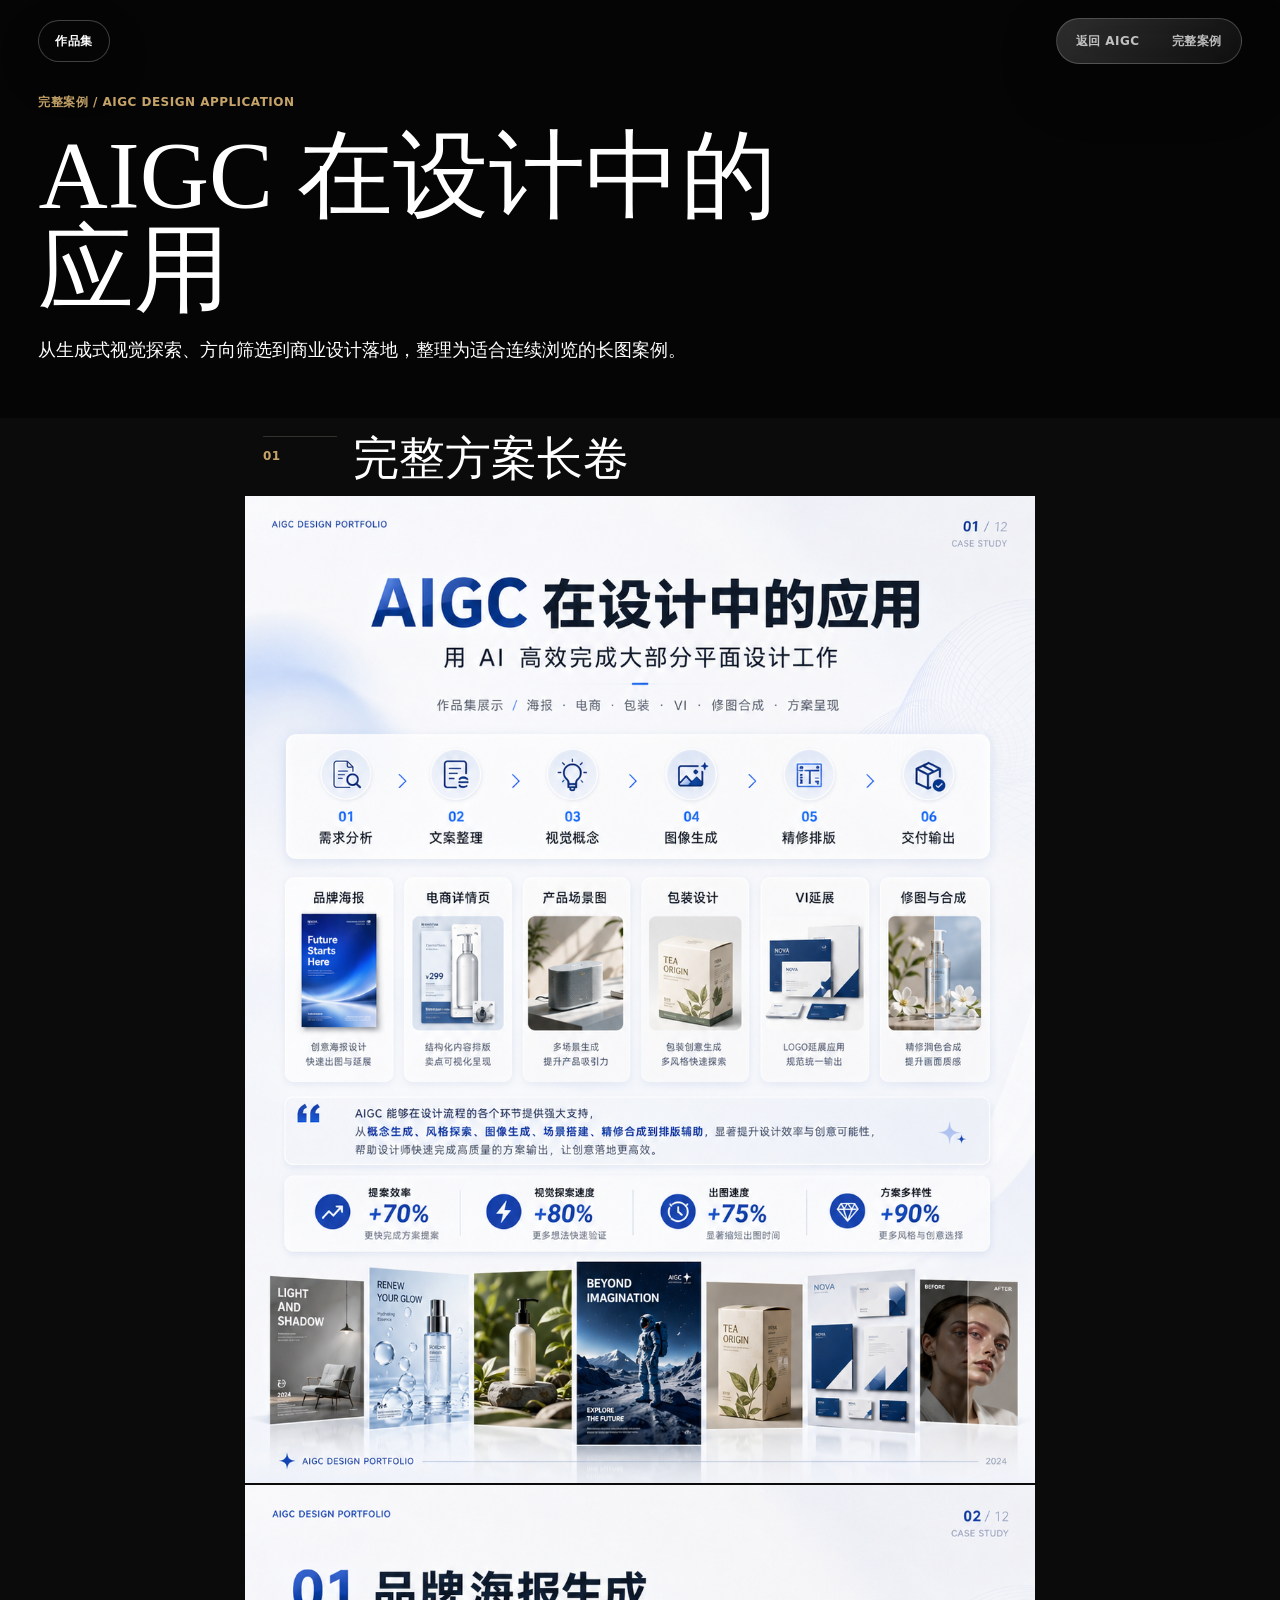
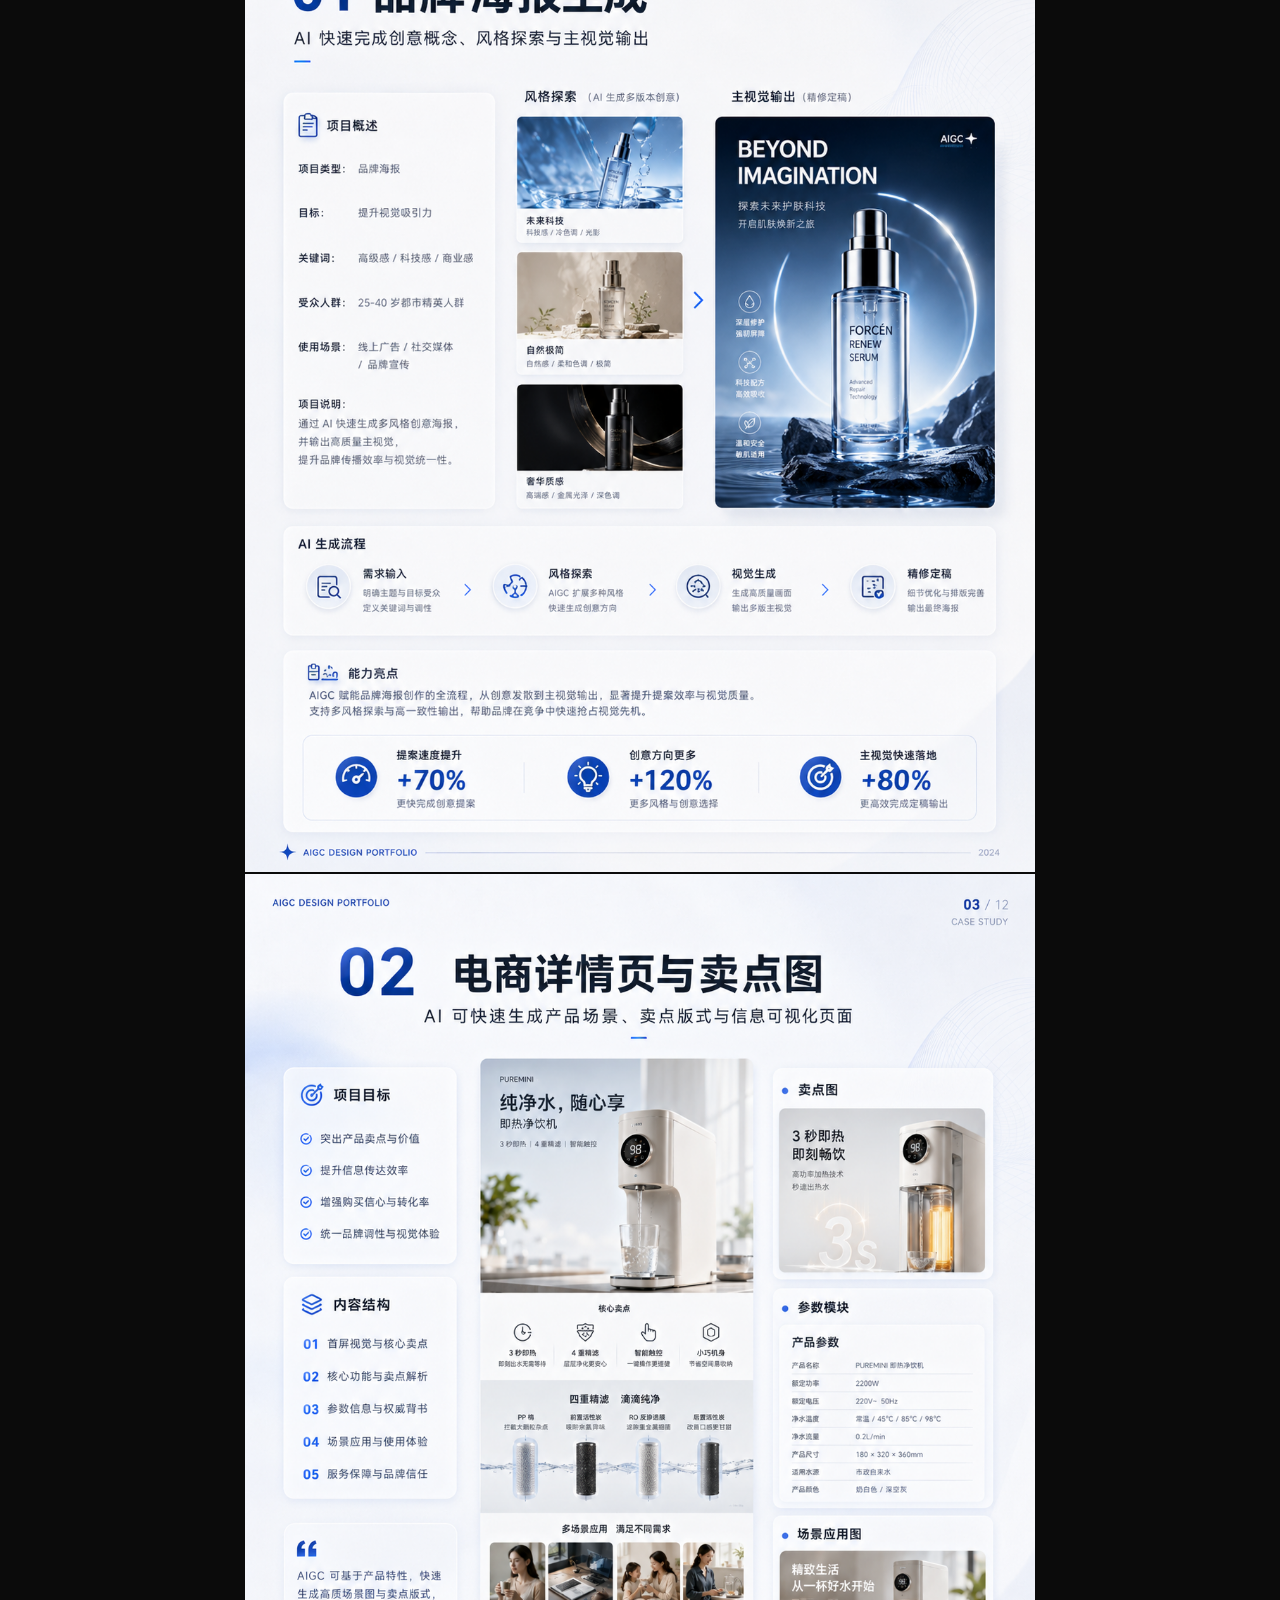
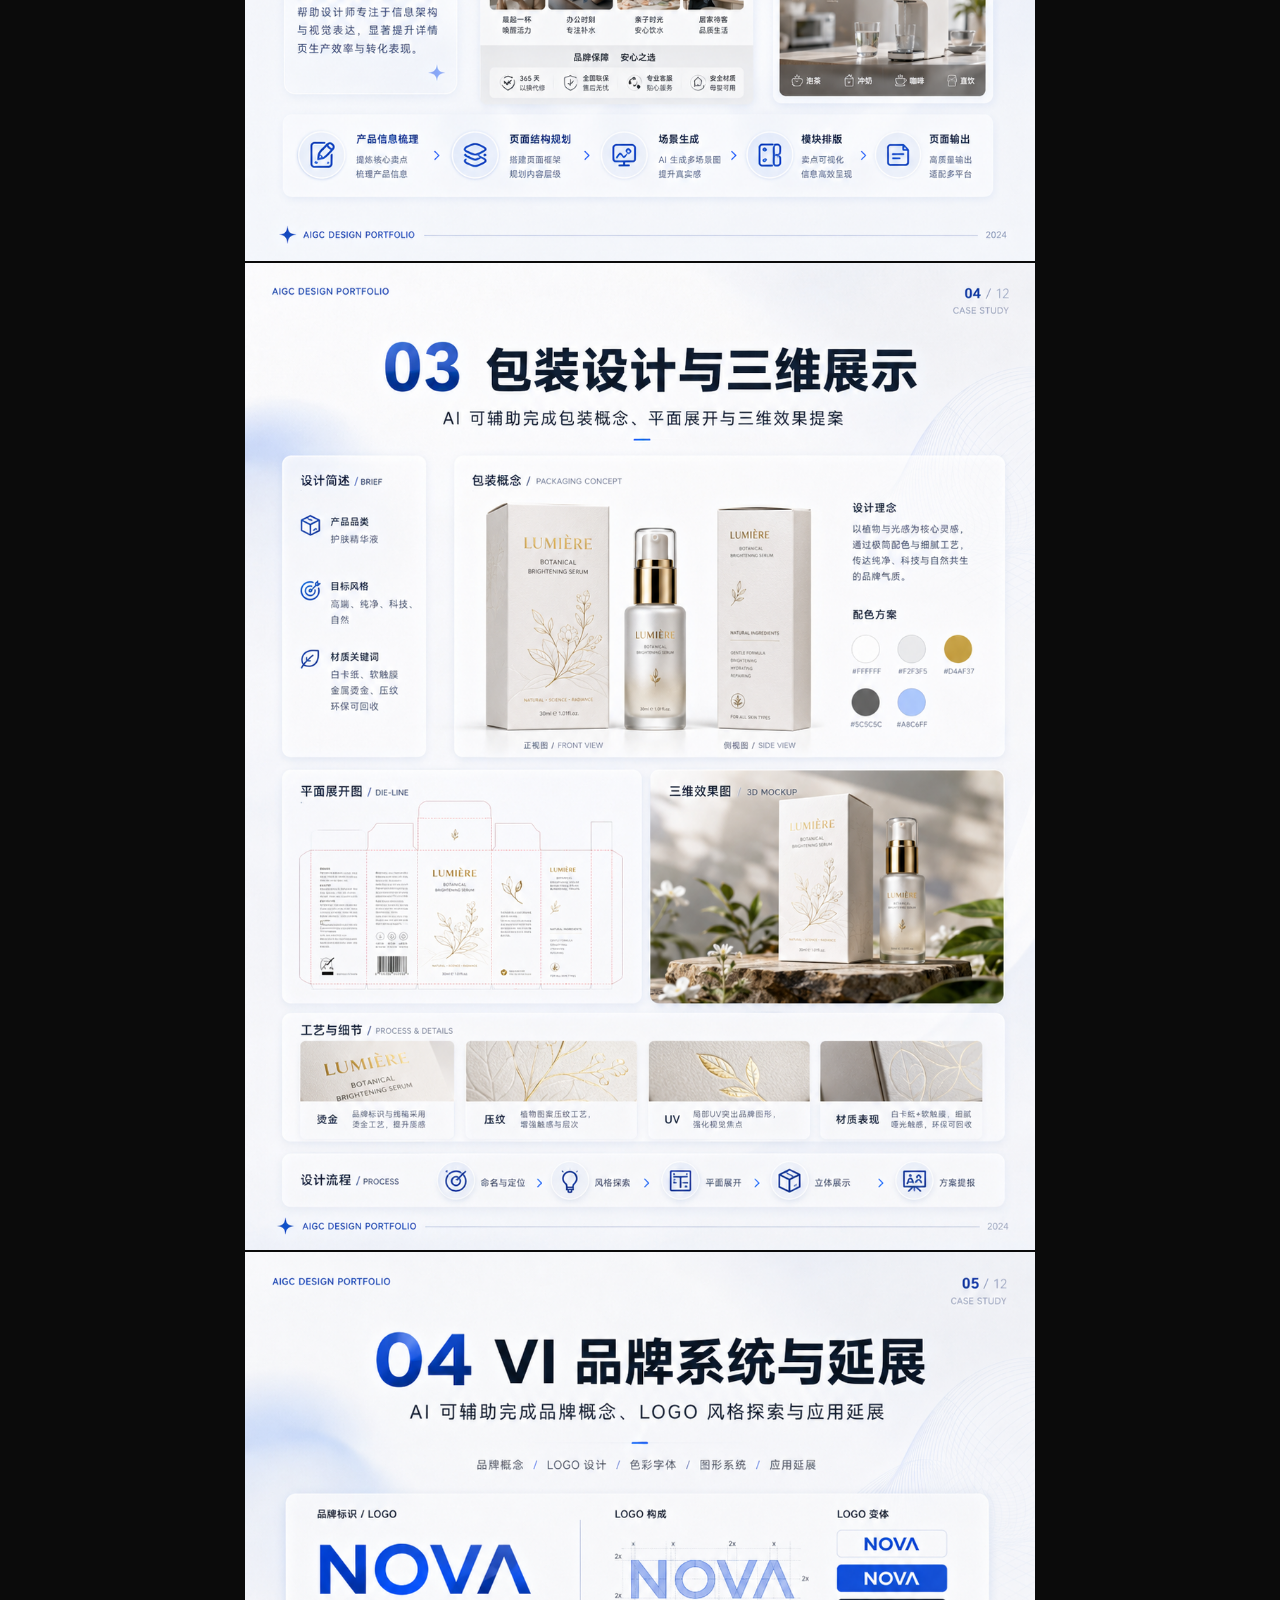
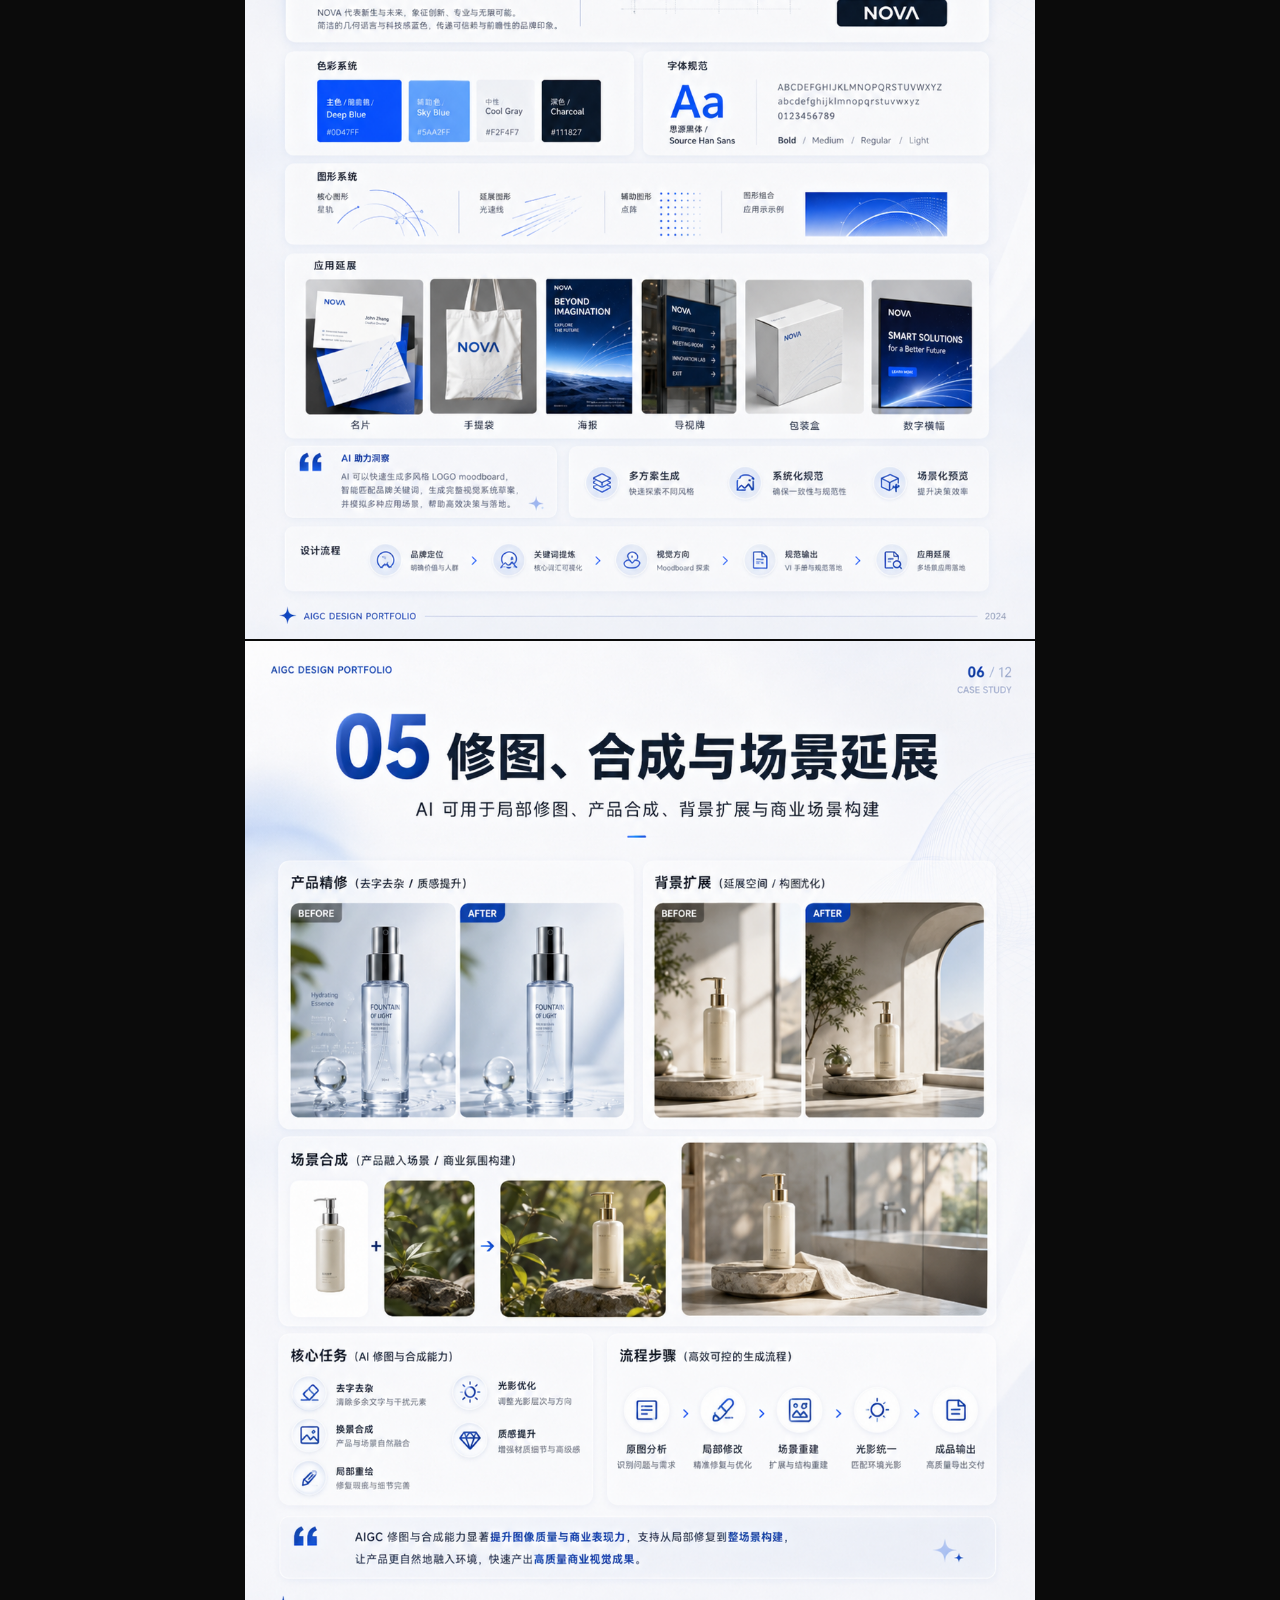
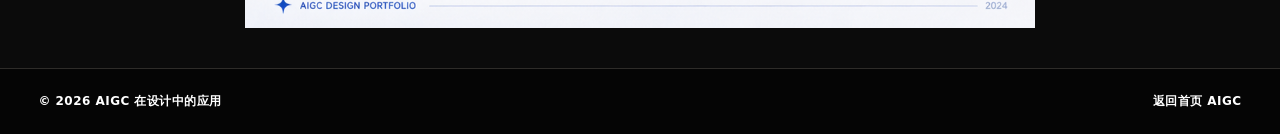
==== aigc-design.html @ bab00cc2 "优化作品集页面与移动端体验" ====
﻿<!doctype html>
<html lang="zh-CN">
  <head>
    <meta charset="UTF-8" />
    <meta name="viewport" content="width=device-width, initial-scale=1.0" />
    <title>AIGC 在设计中的应用完整案例 | 个人设计作品集</title>
    <meta name="description" content="AIGC 在设计中的应用完整案例长图展示。" />
    <link rel="stylesheet" href="styles.css?v=mobile-polish" />
  </head>
  <body class="case-page">
    <header class="site-header">
      <a class="brand" href="index.html#top" aria-label="返回首页">作品集</a>
      <nav class="nav-links" aria-label="案例页导航">
        <a href="index.html#aigc">返回 AIGC</a>
        <a href="#static">完整案例</a>
      </nav>
    </header>

    <main>
      <section class="case-page-hero">
        <span>完整案例 / AIGC Design Application</span>
        <h1>AIGC 在设计中的应用</h1>
        <p>
          从生成式视觉探索、方向筛选到商业设计落地，整理为适合连续浏览的长图案例。
        </p>
      </section>

      <section id="static" class="case-page-section" aria-labelledby="static-title">
        <div class="case-page-heading">
          <span>01</span>
          <h2 id="static-title">完整方案长卷</h2>
        </div>
        <div class="ip-reference-stack aigc-reference-stack" aria-label="AIGC 在设计中的应用完整案例">
          <figure>
            <img src="assets/portfolio/aigc-design/1.png" alt="AIGC 在设计中的应用第 1 张" />
          </figure>
          <figure>
            <img src="assets/portfolio/aigc-design/2.png" alt="AIGC 在设计中的应用第 2 张" />
          </figure>
          <figure>
            <img src="assets/portfolio/aigc-design/3.png" alt="AIGC 在设计中的应用第 3 张" />
          </figure>
          <figure>
            <img src="assets/portfolio/aigc-design/4.png" alt="AIGC 在设计中的应用第 4 张" />
          </figure>
          <figure>
            <img src="assets/portfolio/aigc-design/5.png" alt="AIGC 在设计中的应用第 5 张" />
          </figure>
          <figure>
            <img src="assets/portfolio/aigc-design/6.png" alt="AIGC 在设计中的应用第 6 张" />
          </figure>
        </div>
      </section>
    </main>

    <footer class="site-footer">
      <span>© 2026 AIGC 在设计中的应用</span>
      <a href="index.html#aigc">返回首页 AIGC</a>
    </footer>
  </body>
</html>
---- styles.css ----
:root {
  --ink: #11100d;
  --paper: #0b0b0b;
  --paper-2: #151515;
  --muted: #aaa39a;
  --line: rgba(233, 223, 202, 0.18);
  --line-light: rgba(233, 223, 202, 0.2);
  --accent: #e5513a;
  --gold: #c6a469;
  --max: 1480px;
  --side: clamp(18px, 3vw, 56px);
  font-family:
    Georgia, "Times New Roman", "Songti SC", "SimSun", serif;
}

* {
  box-sizing: border-box;
}

html {
  scroll-behavior: smooth;
}

body {
  margin: 0;
  color: #f0e7d7;
  background: var(--paper);
}

body:not(.case-page) {
  cursor: none;
}

body::selection {
  color: #0b0b0b;
  background: var(--accent);
}

a {
  color: inherit;
  text-decoration: none;
}

img {
  display: block;
  width: 100%;
  height: 100%;
  object-fit: cover;
}

video {
  display: block;
  width: 100%;
  height: 100%;
  object-fit: cover;
}

.site-header {
  position: fixed;
  z-index: 70;
  top: 18px;
  left: var(--side);
  display: flex;
  width: calc(100% - var(--side) * 2);
  align-items: center;
  justify-content: space-between;
  gap: 14px;
  padding: 0;
  color: #ffffff;
  pointer-events: none;
}

.scroll-progress {
  position: fixed;
  z-index: 80;
  top: 0;
  left: 0;
  width: 100%;
  height: 3px;
  transform: scaleX(0);
  transform-origin: left;
  background: linear-gradient(90deg, var(--accent), var(--gold), #fff);
}

.design-cursor {
  position: fixed;
  z-index: 90;
  top: 0;
  left: 0;
  width: 18px;
  height: 18px;
  border: 1px solid rgba(255, 255, 255, 0.9);
  border-radius: 50%;
  pointer-events: none;
  transform: translate3d(-50%, -50%, 0);
  transition:
    width 180ms ease,
    height 180ms ease,
    background 180ms ease,
    border-color 180ms ease;
  mix-blend-mode: difference;
}

.design-cursor::after {
  position: absolute;
  inset: 50%;
  width: 4px;
  height: 4px;
  border-radius: 50%;
  background: #fff;
  content: "";
  transform: translate(-50%, -50%);
}

.design-cursor.is-active {
  width: 58px;
  height: 58px;
  background: rgba(255, 255, 255, 0.14);
  border-color: rgba(255, 255, 255, 0.38);
}

.brand,
.nav-links a,
.hero-label,
.repertoire span,
.repertoire a,
.project-text span,
.archive-heading span,
.profile-copy span,
.contact span,
.site-footer {
  font-family:
    Inter, ui-sans-serif, system-ui, -apple-system, BlinkMacSystemFont, "Segoe UI",
    "PingFang SC", "Microsoft YaHei", sans-serif;
  font-size: 12px;
  font-weight: 800;
  letter-spacing: 0.04em;
  text-transform: uppercase;
}

.brand {
  display: inline-flex;
  align-items: center;
  min-height: 42px;
  border: 1px solid rgba(255, 255, 255, 0.24);
  border-radius: 999px;
  background: rgba(8, 8, 8, 0.42);
  padding: 0 16px;
  pointer-events: auto;
  backdrop-filter: blur(18px);
  box-shadow: 0 16px 42px rgba(0, 0, 0, 0.22);
}

.nav-links {
  display: flex;
  overflow: hidden;
  flex-wrap: wrap;
  align-items: center;
  gap: 4px;
  border: 1px solid rgba(255, 255, 255, 0.2);
  border-radius: 999px;
  background:
    linear-gradient(135deg, rgba(255, 255, 255, 0.16), rgba(255, 255, 255, 0.04)),
    rgba(8, 8, 8, 0.48);
  padding: 5px;
  pointer-events: auto;
  backdrop-filter: blur(22px);
  box-shadow: 0 18px 60px rgba(0, 0, 0, 0.28);
}

.nav-links a {
  position: relative;
  display: inline-flex;
  isolation: isolate;
  min-height: 34px;
  align-items: center;
  justify-content: center;
  overflow: hidden;
  border-radius: 999px;
  color: rgba(255, 255, 255, 0.72);
  padding: 0 14px;
  transition:
    color 180ms ease,
    background 180ms ease;
}

.nav-links a::before {
  position: absolute;
  inset: 3px;
  z-index: -1;
  border-radius: inherit;
  background: rgba(255, 255, 255, 0.95);
  content: "";
  opacity: 0;
  transform: scale(0.82);
  transition:
    opacity 220ms ease,
    transform 220ms cubic-bezier(0.2, 0.8, 0.2, 1);
}

.nav-links a::after {
  position: absolute;
  left: 50%;
  bottom: 5px;
  z-index: 1;
  width: 4px;
  height: 4px;
  border-radius: 50%;
  background: var(--accent);
  content: "";
  opacity: 0;
  transform: translateX(-50%) translateY(6px);
  transition:
    opacity 180ms ease,
    transform 180ms ease;
}

.nav-links a:hover,
.nav-links a.is-active {
  color: #0b0b0b;
}

.nav-links a:hover::before,
.nav-links a.is-active::before {
  opacity: 1;
  transform: scale(1);
}

.nav-links a.is-active::after {
  opacity: 1;
  transform: translateX(-50%) translateY(0);
}

.nav-links a span {
  position: relative;
  z-index: 1;
}

.hero {
  min-height: 100vh;
  padding: 90px var(--side) 56px;
  background: var(--ink);
  color: #ffffff;
  text-align: center;
  position: relative;
  overflow: hidden;
  --mx: 50%;
  --my: 36%;
}

.hero::before {
  position: absolute;
  inset: -1px;
  background:
    radial-gradient(circle at var(--mx) var(--my), rgba(229, 81, 58, 0.34), transparent 22%),
    radial-gradient(circle at calc(100% - var(--mx)) 70%, rgba(198, 164, 105, 0.2), transparent 20%);
  content: "";
  opacity: 0.9;
  pointer-events: none;
  transition: opacity 220ms ease;
}

.hero::after {
  position: absolute;
  inset: -1px;
  background:
    linear-gradient(rgba(255, 255, 255, 0.18) 1px, transparent 1px) 0 0 / 32px 32px,
    linear-gradient(90deg, rgba(255, 255, 255, 0.18) 1px, transparent 1px) 0 0 / 32px 32px,
    linear-gradient(rgba(198, 164, 105, 0.44) 1px, transparent 1px) 0 var(--my) / 100% 100%,
    linear-gradient(90deg, rgba(198, 164, 105, 0.44) 1px, transparent 1px) var(--mx) 0 / 100% 100%;
  content: "";
  mask-image: radial-gradient(circle at var(--mx) var(--my), #000 0 9%, rgba(0, 0, 0, 0.72) 14%, transparent 31%);
  opacity: 0.72;
  pointer-events: none;
}

.hero > * {
  position: relative;
  z-index: 1;
}

.repertoire {
  counter-reset: repertoire;
  display: grid;
  max-width: 1040px;
  grid-template-columns: repeat(3, minmax(0, 1fr));
  gap: 14px;
  margin: 0 auto 64px;
  text-align: left;
}

.repertoire div {
  position: relative;
  display: grid;
  z-index: 1;
  overflow: visible;
  gap: 0;
  height: 68px;
  min-height: 0;
  align-content: start;
  border: 1px solid rgba(255, 255, 255, 0.12);
  border-radius: 22px;
  background:
    radial-gradient(circle at var(--spot-x, 50%) var(--spot-y, 0%), rgba(255, 255, 255, 0.16), transparent 34%),
    linear-gradient(135deg, rgba(255, 255, 255, 0.08), rgba(255, 255, 255, 0.025)),
    rgba(10, 10, 10, 0.36);
  padding: 0 18px;
  box-shadow: inset 0 1px rgba(255, 255, 255, 0.12);
  transition:
    border-color 220ms ease,
    background 220ms ease,
    transform 220ms ease,
    box-shadow 220ms ease;
  backdrop-filter: blur(18px);
}

.repertoire div::before {
  position: absolute;
  top: 18px;
  right: 18px;
  color: rgba(255, 255, 255, 0.28);
  content: "0" counter(repertoire);
  counter-increment: repertoire;
  font-family:
    Inter, ui-sans-serif, system-ui, -apple-system, BlinkMacSystemFont, "Segoe UI",
    "PingFang SC", "Microsoft YaHei", sans-serif;
  font-size: 11px;
  font-weight: 900;
}

.repertoire div::after {
  position: absolute;
  z-index: 0;
  top: 58px;
  right: -1px;
  left: -1px;
  height: 0;
  border: 1px solid rgba(255, 255, 255, 0);
  border-top: 0;
  border-radius: 0 0 22px 22px;
  background:
    linear-gradient(180deg, rgba(18, 18, 18, 0.98), rgba(8, 8, 8, 0.9)),
    rgba(8, 8, 8, 0.92);
  content: "";
  opacity: 0;
  transform: translateY(-8px);
  transition:
    height 240ms cubic-bezier(0.2, 0.8, 0.2, 1),
    border-color 220ms ease,
    opacity 220ms ease,
    transform 240ms cubic-bezier(0.2, 0.8, 0.2, 1);
  box-shadow: 0 26px 70px rgba(0, 0, 0, 0.42);
  pointer-events: none;
}

.repertoire div:hover,
.repertoire div:focus-within,
.repertoire div.is-expanded {
  z-index: 8;
  border-color: rgba(255, 255, 255, 0.28);
  transform: translateY(-3px);
  box-shadow:
    inset 0 1px rgba(255, 255, 255, 0.16),
    0 24px 70px rgba(0, 0, 0, 0.22);
}

.repertoire div:hover::after,
.repertoire div:focus-within::after,
.repertoire div.is-expanded::after {
  height: 156px;
  border-color: rgba(255, 255, 255, 0.16);
  opacity: 1;
  transform: translateY(0);
}

.repertoire span {
  position: relative;
  z-index: 2;
  display: flex;
  min-height: 66px;
  align-items: center;
  justify-content: space-between;
  color: var(--gold);
  margin: 0;
  padding-right: 42px;
  cursor: default;
}

.repertoire span::after {
  width: 8px;
  height: 8px;
  border-right: 2px solid currentColor;
  border-bottom: 2px solid currentColor;
  content: "";
  opacity: 0.72;
  transform: rotate(45deg) translateY(-2px);
  transition:
    opacity 180ms ease,
    transform 180ms ease;
}

.repertoire div:hover span::after,
.repertoire div:focus-within span::after,
.repertoire div.is-expanded span::after {
  opacity: 1;
  transform: rotate(225deg) translateY(-2px);
}

.repertoire a {
  position: relative;
  z-index: 2;
  display: flex;
  isolation: isolate;
  min-height: 31px;
  align-items: center;
  justify-content: space-between;
  overflow: hidden;
  border-radius: 999px;
  color: #ffffff;
  margin: 0 0 2px;
  padding: 0 10px 0 0;
  opacity: 0;
  pointer-events: none;
  text-transform: none;
  transform: translateY(-10px);
  transition:
    color 180ms ease,
    opacity 180ms ease,
    padding-left 180ms ease,
    transform 220ms cubic-bezier(0.2, 0.8, 0.2, 1);
}

.repertoire span + a {
  margin-top: 10px;
}

.repertoire div:hover a,
.repertoire div:focus-within a,
.repertoire div.is-expanded a {
  opacity: 1;
  pointer-events: auto;
  transform: translateY(0);
}

.repertoire div:hover a:nth-of-type(2),
.repertoire div:focus-within a:nth-of-type(2),
.repertoire div.is-expanded a:nth-of-type(2) {
  transition-delay: 26ms;
}

.repertoire div:hover a:nth-of-type(3),
.repertoire div:focus-within a:nth-of-type(3),
.repertoire div.is-expanded a:nth-of-type(3) {
  transition-delay: 52ms;
}

.repertoire div:hover a:nth-of-type(4),
.repertoire div:focus-within a:nth-of-type(4),
.repertoire div.is-expanded a:nth-of-type(4) {
  transition-delay: 78ms;
}

.repertoire a::before {
  position: absolute;
  inset: 0;
  z-index: -1;
  border-radius: inherit;
  background: rgba(255, 255, 255, 0.92);
  content: "";
  opacity: 0;
  transform: translateX(-10px) scaleX(0.9);
  transform-origin: left;
  transition:
    opacity 180ms ease,
    transform 220ms cubic-bezier(0.2, 0.8, 0.2, 1);
}

.repertoire a::after {
  position: relative;
  z-index: 1;
  color: var(--gold);
  content: "↗";
  font-size: 12px;
  opacity: 0;
  transform: translateX(-8px);
  transition:
    color 180ms ease,
    opacity 180ms ease,
    transform 180ms ease;
}

.repertoire a:hover,
.repertoire a:focus-visible {
  color: #0b0b0b;
  padding-left: 12px;
  outline: none;
}

.repertoire a:hover::before,
.repertoire a:focus-visible::before {
  opacity: 1;
  transform: translateX(0) scaleX(1);
}

.repertoire a:hover::after,
.repertoire a:focus-visible::after {
  color: var(--accent);
  opacity: 1;
  transform: translateX(0);
}

.repertoire a > * {
  position: relative;
  z-index: 1;
}

.hero-symbol {
  display: grid;
  width: 112px;
  height: 112px;
  place-items: center;
  margin: 0 auto 28px;
  border: 1px solid #ffffff;
  border-radius: 50%;
  color: var(--gold);
  font-size: 30px;
  font-weight: 700;
  animation: symbolDrift 8s ease-in-out infinite;
}

.hero-label {
  margin: 0 0 24px;
  color: var(--gold);
}

.hero h1 {
  max-width: 1180px;
  margin: 0 auto;
  font-size: clamp(58px, 12vw, 176px);
  font-weight: 400;
  letter-spacing: 0;
  line-height: 0.88;
  text-transform: uppercase;
  animation: titleReveal 900ms cubic-bezier(0.2, 0.8, 0.2, 1) both;
}

.intro {
  display: grid;
  max-width: var(--max);
  grid-template-columns: minmax(280px, 0.7fr) minmax(0, 1fr);
  gap: clamp(28px, 5vw, 82px);
  align-items: center;
  margin: 0 auto;
  padding: 92px var(--side);
  background: #000002;
}

.intro-image {
  overflow: hidden;
  min-height: 620px;
  margin: 0;
  border-radius: 2px;
  box-shadow: 0 24px 80px rgba(17, 16, 13, 0.18);
}

.intro-copy span {
  color: var(--accent);
  font-family:
    Inter, ui-sans-serif, system-ui, -apple-system, BlinkMacSystemFont, "Segoe UI",
    "PingFang SC", "Microsoft YaHei", sans-serif;
  font-size: 12px;
  font-weight: 900;
  text-transform: uppercase;
}

.intro-copy h2,
.project-text h2,
.archive-heading h2,
.profile-copy h2,
.contact h2 {
  margin: 18px 0 24px;
  font-size: clamp(34px, 5vw, 76px);
  font-weight: 400;
  letter-spacing: 0;
  line-height: 1;
}

.intro-copy p,
.project-text p,
.profile-copy p {
  max-width: 680px;
  color: #ffffff;
  font-size: clamp(17px, 1.5vw, 22px);
  line-height: 1.78;
}

.inline-link,
.mail-link {
  display: inline-block;
  margin-top: 12px;
  border-bottom: 1px solid currentColor;
  color: var(--accent);
  font-family:
    Inter, ui-sans-serif, system-ui, -apple-system, BlinkMacSystemFont, "Segoe UI",
    "PingFang SC", "Microsoft YaHei", sans-serif;
  font-size: 12px;
  font-weight: 900;
  letter-spacing: 0.04em;
  text-transform: uppercase;
}

.work {
  background: var(--ink);
}

.project-story {
  padding: 78px 0 96px;
  color: #ffffff;
  border-top: 1px solid var(--line-light);
}

.project-story-light {
  background: #101010;
  color: #ffffff;
  border-top-color: var(--line);
}

.project-gallery {
  display: grid;
  grid-auto-columns: minmax(360px, 42vw);
  grid-auto-flow: column;
  gap: 14px;
  overflow-x: auto;
  padding: 0 var(--side) 18px;
  scroll-snap-type: x proximity;
  cursor: grab;
}

.project-gallery.is-dragging {
  cursor: grabbing;
  scroll-snap-type: none;
}

.project-gallery::-webkit-scrollbar {
  height: 8px;
}

.project-gallery::-webkit-scrollbar-thumb {
  background: rgba(233, 223, 202, 0.28);
}

.project-story-light .project-gallery::-webkit-scrollbar-thumb {
  background: rgba(233, 223, 202, 0.28);
}

.project-gallery figure {
  overflow: hidden;
  min-height: 560px;
  margin: 0;
  scroll-snap-align: start;
  transform: translateY(var(--lift, 0));
  transition:
    transform 320ms ease,
    filter 320ms ease;
}

.project-gallery figure:hover {
  --lift: -10px;
  filter: contrast(1.08) saturate(1.08);
}

.portrait-gallery {
  grid-auto-columns: minmax(320px, 34vw);
}

.render-gallery {
  grid-auto-columns: minmax(520px, 58vw);
}

.render-gallery figure {
  min-height: 420px;
}

.render-split {
  display: grid;
  max-width: var(--max);
  grid-template-columns: minmax(0, 0.95fr) minmax(320px, 1.05fr);
  gap: 14px;
  margin: 0 auto;
  padding: 0 var(--side) 18px;
}

.render-cover,
.render-video-card {
  overflow: hidden;
  min-height: 520px;
  margin: 0;
  border: 1px solid var(--line);
  background: #151515;
}

.render-cover img {
  object-position: center;
  transition: transform 500ms ease;
}

.render-cover:hover img {
  transform: scale(1.035);
}

.render-video-card {
  position: relative;
}

.render-video-card video {
  display: block;
  width: 100%;
  height: 100%;
  object-fit: cover;
}

.render-video-card span {
  position: absolute;
  left: 16px;
  bottom: 16px;
  border-radius: 999px;
  background: rgba(0, 0, 0, 0.76);
  color: #fff;
  font-family:
    Inter, ui-sans-serif, system-ui, -apple-system, BlinkMacSystemFont, "Segoe UI",
    "PingFang SC", "Microsoft YaHei", sans-serif;
  font-size: 12px;
  font-weight: 900;
  padding: 10px 12px;
  text-transform: uppercase;
}

.project-gallery img,
.detail-grid img,
.artifact-grid img,
.profile-card img,
.ip-showcase img {
  transition: transform 500ms ease;
}

.project-gallery figure:hover img,
.detail-grid figure:hover img,
.artifact-grid figure:hover img,
.profile-card:hover img,
.ip-showcase figure:hover img,
.ip-preview-card:hover img {
  transform: scale(1.035);
}

.project-text {
  display: grid;
  max-width: var(--max);
  grid-template-columns: minmax(0, 1.1fr) minmax(300px, 0.8fr);
  gap: clamp(28px, 5vw, 80px);
  margin: 0 auto;
  padding: 42px var(--side) 28px;
}

.project-text span {
  color: var(--gold);
}

.project-story-light .project-text span,
.project-story-light .inline-link {
  color: var(--accent);
}

.project-story .project-text p {
  color: #ffffff;
}

.project-story-light .project-text p {
  color: #ffffff;
}

.aigc-entry {
  display: grid;
  max-width: var(--max);
  grid-template-columns: minmax(320px, 0.88fr) minmax(0, 1fr);
  gap: clamp(28px, 5vw, 80px);
  align-items: center;
  margin: 0 auto;
  padding: 0 var(--side);
}

.aigc-cover-card {
  position: relative;
  display: block;
  overflow: hidden;
  border: 1px solid var(--line);
  background: #151515;
  min-height: 620px;
}

.aigc-cover-card figure {
  height: 100%;
  margin: 0;
}

.aigc-cover-card figure::after {
  position: absolute;
  inset: 0;
  background: linear-gradient(180deg, transparent 46%, rgba(0, 0, 0, 0.72));
  content: "";
}

.aigc-cover-card img {
  object-position: top center;
  transition: transform 500ms ease;
}

.aigc-cover-card:hover img {
  transform: scale(1.035);
}

.aigc-cover-card span {
  position: absolute;
  right: 18px;
  bottom: 18px;
  border: 1px solid rgba(255, 255, 255, 0.7);
  border-radius: 999px;
  background: rgba(0, 0, 0, 0.78);
  color: #fff;
  font-family:
    Inter, ui-sans-serif, system-ui, -apple-system, BlinkMacSystemFont, "Segoe UI",
    "PingFang SC", "Microsoft YaHei", sans-serif;
  font-size: 13px;
  font-weight: 900;
  padding: 10px 14px;
}

.aigc-entry-copy span {
  color: var(--gold);
  font-family:
    Inter, ui-sans-serif, system-ui, -apple-system, BlinkMacSystemFont, "Segoe UI",
    "PingFang SC", "Microsoft YaHei", sans-serif;
  font-size: 12px;
  font-weight: 900;
  text-transform: uppercase;
}

.aigc-entry-copy h2 {
  margin: 18px 0 24px;
  font-size: clamp(36px, 6vw, 88px);
  font-weight: 400;
  line-height: 0.98;
}

.aigc-entry-copy p {
  max-width: 680px;
  color: #fff;
  font-size: clamp(17px, 1.5vw, 22px);
  line-height: 1.78;
}

.detail-grid {
  display: grid;
  max-width: var(--max);
  grid-template-columns: repeat(2, minmax(0, 1fr));
  gap: 14px;
  margin: 0 auto;
  padding: 20px var(--side) 0;
}

.detail-grid figure {
  margin: 0;
}

.detail-grid img {
  aspect-ratio: 4 / 5;
}

.detail-grid-landscape img {
  aspect-ratio: 16 / 9;
}

.detail-story {
  padding-bottom: 104px;
}

.detail-page-grid {
  display: grid;
  max-width: var(--max);
  grid-template-columns: repeat(4, minmax(0, 1fr));
  gap: 14px;
  margin: 0 auto;
  padding: 16px var(--side) 0;
}

.long-page-card {
  border: 1px solid var(--line);
  background: var(--paper-2);
}

.long-page-card a {
  display: grid;
  min-height: 100%;
}

.long-page-card figure {
  position: relative;
  overflow: hidden;
  height: 520px;
  margin: 0;
  background: #191919;
}

.long-page-card figure::after {
  position: absolute;
  right: 12px;
  bottom: 12px;
  border-radius: 999px;
  background: rgba(17, 16, 13, 0.82);
  color: var(--paper);
  content: "查看完整长图";
  font-family:
    Inter, ui-sans-serif, system-ui, -apple-system, BlinkMacSystemFont, "Segoe UI",
    "PingFang SC", "Microsoft YaHei", sans-serif;
  font-size: 12px;
  font-weight: 900;
  padding: 8px 10px;
}

.long-page-card img {
  height: auto;
  min-height: 100%;
  object-fit: cover;
  object-position: top center;
  transition: transform 700ms ease;
}

.long-page-card:hover img {
  transform: translateY(-14%);
}

.long-page-card div {
  padding: 18px;
}

.long-page-card span,
.long-page-card p {
  font-family:
    Inter, ui-sans-serif, system-ui, -apple-system, BlinkMacSystemFont, "Segoe UI",
    "PingFang SC", "Microsoft YaHei", sans-serif;
}

.long-page-card span {
  color: var(--accent);
  font-size: 12px;
  font-weight: 900;
  text-transform: uppercase;
}

.long-page-card h3 {
  margin: 9px 0 10px;
  font-size: 28px;
  font-weight: 400;
  line-height: 1.12;
}

.long-page-card p {
  margin: 0;
  color: #ffffff;
  font-size: 13px;
  line-height: 1.5;
}

.ip-showcase {
  display: grid;
  max-width: var(--max);
  grid-template-columns: repeat(4, minmax(0, 1fr));
  gap: 14px;
  margin: 0 auto;
  padding: 16px var(--side) 0;
}

.ip-preview-card,
.ip-showcase figure,
.gif-grid figure {
  overflow: hidden;
  margin: 0;
  border: 1px solid var(--line);
  background: #151515;
}

.ip-preview-card {
  position: relative;
  display: block;
}

.ip-preview-card figure {
  width: 100%;
  height: 100%;
  border: 0;
}

.ip-preview-card span {
  position: absolute;
  right: 16px;
  bottom: 16px;
  border: 1px solid rgba(255, 255, 255, 0.7);
  border-radius: 999px;
  background: rgba(0, 0, 0, 0.78);
  color: #fff;
  font-family:
    Inter, ui-sans-serif, system-ui, -apple-system, BlinkMacSystemFont, "Segoe UI",
    "PingFang SC", "Microsoft YaHei", sans-serif;
  font-size: 13px;
  font-weight: 900;
  padding: 10px 14px;
}

.ip-showcase figure {
  min-height: 230px;
}

.ip-showcase .ip-large {
  grid-column: span 2;
  grid-row: span 2;
  min-height: 474px;
}

.ip-showcase img {
  object-position: center;
}

.brand-case-grid {
  display: grid;
  max-width: var(--max);
  grid-template-columns: 1.5fr repeat(3, minmax(0, 1fr));
  gap: 14px;
  margin: 0 auto;
  padding: 16px var(--side) 0;
}

.brand-case-card {
  display: grid;
  min-height: 360px;
  align-content: end;
  border: 1px solid var(--line);
  background: #151515;
  color: #fff;
  overflow: hidden;
  position: relative;
}

.brand-case-card figure {
  position: absolute;
  inset: 0;
  margin: 0;
}

.brand-case-card figure::after {
  position: absolute;
  inset: 0;
  background: linear-gradient(180deg, transparent 40%, rgba(0, 0, 0, 0.76));
  content: "";
}

.brand-case-card img {
  object-position: top center;
  transition: transform 500ms ease;
}

.brand-case-card:hover img {
  transform: scale(1.035);
}

.brand-case-card div,
.brand-case-card.is-placeholder {
  position: relative;
  z-index: 1;
  padding: 20px;
}

.brand-case-card span,
.brand-case-card p {
  font-family:
    Inter, ui-sans-serif, system-ui, -apple-system, BlinkMacSystemFont, "Segoe UI",
    "PingFang SC", "Microsoft YaHei", sans-serif;
}

.brand-case-card span {
  color: var(--gold);
  font-size: 12px;
  font-weight: 900;
  text-transform: uppercase;
}

.brand-case-card h3 {
  margin: 10px 0;
  font-size: clamp(24px, 2.6vw, 42px);
  font-weight: 400;
  line-height: 1.08;
}

.brand-case-card p {
  margin: 0;
  color: #fff;
  font-size: 13px;
  line-height: 1.55;
}

.brand-case-card.is-placeholder {
  background:
    linear-gradient(135deg, rgba(255, 255, 255, 0.08), transparent),
    repeating-linear-gradient(135deg, rgba(255, 255, 255, 0.08) 0 1px, transparent 1px 16px),
    #101010;
}

.brand-reference-stack {
  max-width: 1122px;
}

.aigc-reference-stack {
  max-width: 1122px;
}

.gif-section {
  max-width: var(--max);
  margin: 0 auto;
  padding: 44px var(--side) 0;
}

.gif-heading {
  display: grid;
  grid-template-columns: 180px 1fr;
  gap: 28px;
  align-items: start;
  margin-bottom: 18px;
}

.gif-heading span {
  border-top: 1px solid var(--line);
  color: var(--gold);
  font-family:
    Inter, ui-sans-serif, system-ui, -apple-system, BlinkMacSystemFont, "Segoe UI",
    "PingFang SC", "Microsoft YaHei", sans-serif;
  font-size: 12px;
  font-weight: 900;
  padding-top: 12px;
  text-transform: uppercase;
}

.gif-heading h3 {
  margin: 0;
  font-size: clamp(30px, 4vw, 56px);
  font-weight: 400;
  line-height: 1.08;
}

.gif-grid {
  display: grid;
  grid-template-columns: repeat(4, minmax(0, 1fr));
  gap: 14px;
}

.gif-grid figure {
  display: grid;
  aspect-ratio: 1 / 1;
  place-items: center;
  padding: 14px;
}

.gif-grid img {
  width: auto;
  max-width: 100%;
  height: auto;
  max-height: 100%;
  object-fit: contain;
}

.case-page {
  background: #0b0b0b;
  color: #fff;
}

.case-page-hero {
  min-height: auto;
  padding: 92px var(--side) 34px;
  background: #050505;
}

.case-page-hero span,
.case-page-heading span {
  color: var(--gold);
  font-family:
    Inter, ui-sans-serif, system-ui, -apple-system, BlinkMacSystemFont, "Segoe UI",
    "PingFang SC", "Microsoft YaHei", sans-serif;
  font-size: 12px;
  font-weight: 900;
  letter-spacing: 0.04em;
  text-transform: uppercase;
}

.case-page-hero h1 {
  max-width: 760px;
  margin: 18px 0;
  font-size: clamp(42px, 8vw, 96px);
  font-weight: 400;
  line-height: 0.98;
}

.case-page-hero p {
  max-width: 680px;
  color: #fff;
  font-size: clamp(16px, 1.4vw, 20px);
  line-height: 1.7;
}

.case-page-section {
  max-width: 790px;
  margin: 0 auto;
  padding: 18px 0 40px;
  border-top: 0;
}

.case-page-heading {
  display: grid;
  grid-template-columns: 74px minmax(0, 1fr);
  gap: 16px;
  align-items: start;
  margin-bottom: 14px;
  padding: 0 18px;
}

.case-page-heading span {
  border-top: 1px solid var(--line);
  padding-top: 12px;
}

.case-page-heading h2 {
  margin: 0;
  font-size: clamp(28px, 4vw, 46px);
  font-weight: 400;
  line-height: 1;
}

.ip-reference-stack {
  display: grid;
  gap: 2px;
  width: 100%;
  margin: 0 auto;
}

.ip-reference-stack figure {
  margin: 0;
  background: #fff;
}

.ip-reference-stack img {
  display: block;
  width: 100%;
  height: auto;
  object-fit: contain;
}

.ip-detail-grid {
  display: grid;
  grid-template-columns: repeat(3, minmax(0, 1fr));
  gap: 14px;
}

.ip-detail-grid figure {
  overflow: hidden;
  margin: 0;
  border: 1px solid var(--line);
  background: #151515;
}

.ip-detail-grid img {
  aspect-ratio: 16 / 9;
  object-position: center;
}

.ip-detail-grid .ip-detail-large {
  grid-column: span 2;
  grid-row: span 2;
}

.ip-detail-grid figcaption,
.case-gif-grid figcaption {
  border-top: 1px solid var(--line);
  color: #111;
  margin: 0;
  padding: 10px 12px;
  opacity: 1;
}

.case-gif-grid figure {
  background: #fff;
  border-color: rgba(17, 17, 17, 0.15);
  overflow: visible;
}

.case-page .gif-heading span {
  color: var(--gold);
  border-top-color: var(--line);
}

.case-page .gif-heading h3 {
  color: #fff;
}

.case-page .site-footer {
  background: #050505;
  color: #fff;
  border-top: 1px solid var(--line);
}

.poster-lab {
  padding: 92px var(--side);
  border-top: 1px solid var(--line);
  background:
    radial-gradient(circle at 18% 8%, rgba(229, 81, 58, 0.18), transparent 28%),
    radial-gradient(circle at 86% 22%, rgba(198, 164, 105, 0.14), transparent 24%),
    #0b0b0b;
  color: #fff;
}

.poster-lab-heading {
  display: grid;
  max-width: var(--max);
  grid-template-columns: 180px minmax(0, 1fr) minmax(260px, 0.48fr);
  gap: 28px;
  align-items: start;
  margin: 0 auto 28px;
}

.poster-lab-heading span,
.poster-tabs button,
.poster-stage figcaption,
.poster-controls button {
  font-family:
    Inter, ui-sans-serif, system-ui, -apple-system, BlinkMacSystemFont, "Segoe UI",
    "PingFang SC", "Microsoft YaHei", sans-serif;
}

.poster-lab-heading span {
  border-top: 1px solid var(--line);
  color: var(--gold);
  font-size: 12px;
  font-weight: 900;
  padding-top: 12px;
  text-transform: uppercase;
}

.poster-lab-heading h2 {
  margin: 0;
  font-size: clamp(42px, 8vw, 112px);
  font-weight: 400;
  line-height: 0.92;
}

.poster-lab-heading p {
  margin: 0;
  color: #fff;
  font-size: 17px;
  line-height: 1.7;
}

.poster-tabs {
  display: flex;
  max-width: var(--max);
  flex-wrap: wrap;
  gap: 8px;
  margin: 0 auto 18px;
}

.poster-tabs button {
  border: 1px solid var(--line);
  border-radius: 999px;
  background: rgba(255, 255, 255, 0.04);
  color: #fff;
  cursor: pointer;
  font-size: 13px;
  font-weight: 900;
  padding: 10px 14px;
}

.poster-tabs button.is-active,
.poster-tabs button:hover {
  background: #fff;
  color: #0b0b0b;
}

.poster-viewer {
  max-width: var(--max);
  margin: 0 auto;
}

.poster-stage {
  position: relative;
  overflow: hidden;
  margin: 0;
  border: 1px solid var(--line);
  border-radius: 28px;
  background: #151515;
  box-shadow: 0 26px 90px rgba(0, 0, 0, 0.38);
  touch-action: pan-y;
}

.poster-stage img {
  aspect-ratio: 16 / 9;
  object-fit: cover;
  transition:
    opacity 260ms ease,
    transform 360ms cubic-bezier(0.2, 0.8, 0.2, 1),
    filter 360ms ease;
}

.poster-stage.is-exiting-left img {
  opacity: 0;
  transform: translateX(-18%) rotate(-2deg) scale(0.96);
  filter: blur(5px);
}

.poster-stage.is-exiting-right img {
  opacity: 0;
  transform: translateX(18%) rotate(2deg) scale(0.96);
  filter: blur(5px);
}

.poster-stage.is-entering-left img {
  opacity: 0.08;
  transform: translateX(16%) rotate(2deg) scale(0.96);
}

.poster-stage.is-entering-right img {
  opacity: 0.08;
  transform: translateX(-16%) rotate(-2deg) scale(0.96);
}

.poster-stage figcaption {
  position: absolute;
  left: 18px;
  bottom: 18px;
  display: flex;
  align-items: center;
  gap: 10px;
  border-radius: 999px;
  background: rgba(0, 0, 0, 0.74);
  color: #fff;
  font-size: 13px;
  font-weight: 900;
  padding: 10px 12px;
}

.poster-stage figcaption span {
  color: var(--gold);
}

.poster-side-controls {
  position: absolute;
  inset: 0;
  display: flex;
  align-items: center;
  justify-content: space-between;
  padding: 0 18px;
  pointer-events: none;
}

.poster-side-controls button {
  width: clamp(48px, 5vw, 72px);
  height: clamp(48px, 5vw, 72px);
  border: 1px solid var(--line);
  border-radius: 50%;
  background:
    linear-gradient(135deg, rgba(255, 255, 255, 0.18), rgba(255, 255, 255, 0.04)),
    rgba(0, 0, 0, 0.56);
  color: #fff;
  cursor: pointer;
  font-size: clamp(24px, 3vw, 34px);
  line-height: 1;
  pointer-events: auto;
  backdrop-filter: blur(16px);
  box-shadow: 0 18px 60px rgba(0, 0, 0, 0.32);
  transition:
    background 180ms ease,
    color 180ms ease,
    transform 180ms ease,
    border-color 180ms ease;
}

.poster-side-controls button:hover {
  background: #fff;
  color: #0b0b0b;
  border-color: #fff;
  transform: scale(1.08);
}

.poster-rail {
  display: grid;
  grid-auto-columns: minmax(170px, 15vw);
  grid-auto-flow: column;
  gap: 12px;
  overflow-x: auto;
  padding: 14px 0 10px;
  scroll-snap-type: x proximity;
}

.poster-thumb {
  overflow: hidden;
  border: 2px solid transparent;
  border-radius: 18px;
  background: #151515;
  cursor: pointer;
  opacity: 0.58;
  padding: 0;
  scroll-snap-align: center;
  transition:
    border-color 180ms ease,
    opacity 180ms ease,
    transform 180ms ease;
}

.poster-thumb img {
  aspect-ratio: 16 / 9;
  object-fit: cover;
}

.poster-thumb.is-active,
.poster-thumb:hover {
  border-color: #fff;
  opacity: 1;
  transform: translateY(-4px);
}

.poster-thumb.is-hidden {
  display: none;
}

.product-lab {
  padding: 92px var(--side);
  border-top: 1px solid var(--line);
  background:
    linear-gradient(90deg, rgba(255, 255, 255, 0.04) 1px, transparent 1px) 0 0 / 56px 56px,
    linear-gradient(rgba(255, 255, 255, 0.035) 1px, transparent 1px) 0 0 / 56px 56px,
    #050505;
  color: #fff;
}

.product-lab-heading {
  display: grid;
  max-width: var(--max);
  grid-template-columns: 220px minmax(0, 1fr) minmax(260px, 0.42fr);
  gap: 28px;
  align-items: start;
  margin: 0 auto 28px;
}

.product-lab-heading span,
.product-switcher button,
.product-panel,
.product-arrow {
  font-family:
    Inter, ui-sans-serif, system-ui, -apple-system, BlinkMacSystemFont, "Segoe UI",
    "PingFang SC", "Microsoft YaHei", sans-serif;
}

.product-lab-heading span {
  border-top: 1px solid var(--line);
  color: var(--gold);
  font-size: 12px;
  font-weight: 900;
  padding-top: 12px;
  text-transform: uppercase;
}

.product-lab-heading h2 {
  margin: 0;
  font-size: clamp(42px, 8vw, 112px);
  font-weight: 400;
  line-height: 0.92;
}

.product-lab-heading p {
  margin: 0;
  color: #fff;
  font-size: 17px;
  line-height: 1.7;
}

.product-switcher {
  display: flex;
  max-width: var(--max);
  flex-wrap: wrap;
  gap: 8px;
  margin: 0 auto 16px;
}

.product-switcher button {
  border: 1px solid var(--line);
  border-radius: 999px;
  background: rgba(255, 255, 255, 0.04);
  color: #fff;
  cursor: pointer;
  font-size: 13px;
  font-weight: 900;
  padding: 10px 14px;
}

.product-switcher button.is-active,
.product-switcher button:hover {
  background: #fff;
  color: #050505;
}

.product-console {
  display: grid;
  max-width: var(--max);
  grid-template-columns: 300px minmax(0, 1fr);
  gap: 14px;
  margin: 0 auto;
}

.product-panel {
  display: grid;
  align-content: end;
  border: 1px solid var(--line);
  background: rgba(255, 255, 255, 0.05);
  padding: 22px;
}

.product-panel span {
  color: var(--gold);
  font-size: 12px;
  font-weight: 900;
  text-transform: uppercase;
}

.product-panel h3 {
  margin: 12px 0 16px;
  font-family: Georgia, "Times New Roman", "Songti SC", "SimSun", serif;
  font-size: 40px;
  font-weight: 400;
  line-height: 1.05;
}

.product-panel p {
  margin: 0 0 22px;
  color: #fff;
  font-size: 14px;
  line-height: 1.7;
}

.product-panel dl {
  display: grid;
  gap: 12px;
  margin: 0;
}

.product-panel div {
  border-top: 1px solid var(--line);
  padding-top: 10px;
}

.product-panel dt {
  color: var(--gold);
  font-size: 11px;
  font-weight: 900;
  text-transform: uppercase;
}

.product-panel dd {
  margin: 4px 0 0;
  color: #fff;
  font-size: 13px;
}

.product-stage-wrap {
  position: relative;
  overflow: hidden;
  border: 1px solid var(--line);
  background: #111;
}

.product-stage {
  margin: 0;
}

.product-stage img {
  aspect-ratio: 16 / 9;
  object-fit: cover;
  transition:
    opacity 220ms ease,
    transform 420ms cubic-bezier(0.2, 0.8, 0.2, 1),
    filter 420ms ease;
}

.product-stage.is-switching img {
  opacity: 0.18;
  transform: scale(0.96) translateY(18px);
  filter: blur(8px);
}

.product-arrow {
  position: absolute;
  z-index: 2;
  top: 50%;
  width: clamp(46px, 5vw, 66px);
  height: clamp(46px, 5vw, 66px);
  border: 1px solid var(--line);
  border-radius: 50%;
  background: rgba(0, 0, 0, 0.62);
  color: #fff;
  cursor: pointer;
  font-size: 28px;
  transform: translateY(-50%);
  backdrop-filter: blur(14px);
}

.product-arrow:hover {
  background: #fff;
  color: #050505;
}

.product-prev {
  left: 16px;
}

.product-next {
  right: 16px;
}

.product-thumbs {
  display: grid;
  grid-column: 2;
  grid-auto-columns: minmax(150px, 12vw);
  grid-auto-flow: column;
  gap: 10px;
  overflow-x: auto;
  padding: 0 0 8px;
}

.product-thumb {
  overflow: hidden;
  border: 2px solid transparent;
  background: #111;
  cursor: pointer;
  opacity: 0.56;
  padding: 0;
}

.product-thumb img {
  aspect-ratio: 16 / 10;
  object-fit: cover;
}

.product-thumb.is-active,
.product-thumb:hover {
  border-color: #fff;
  opacity: 1;
}

.product-thumb.is-hidden {
  display: none;
}

.detail-grid figcaption,
.artifact-grid figcaption,
.profile-card figcaption {
  margin-top: 10px;
  color: currentColor;
  opacity: 1;
  font-family:
    Inter, ui-sans-serif, system-ui, -apple-system, BlinkMacSystemFont, "Segoe UI",
    "PingFang SC", "Microsoft YaHei", sans-serif;
  font-size: 12px;
  font-weight: 800;
  text-transform: uppercase;
}

.archive {
  max-width: var(--max);
  margin: 0 auto;
  padding: 90px var(--side);
}

.archive-heading {
  display: grid;
  grid-template-columns: 180px 1fr;
  gap: 32px;
  align-items: start;
  margin-bottom: 36px;
}

.archive-heading span {
  border-top: 1px solid var(--line);
  padding-top: 12px;
  color: var(--accent);
}

.archive-heading h2 {
  margin: 0;
}

.artifact-grid {
  display: grid;
  grid-template-columns: repeat(5, minmax(0, 1fr));
  gap: 14px;
}

.artifact-grid figure {
  margin: 0;
}

.artifact-grid img {
  aspect-ratio: 4 / 5;
  background: #15120f;
}

.profile {
  display: grid;
  max-width: var(--max);
  grid-template-columns: minmax(280px, 0.72fr) minmax(0, 1fr);
  gap: clamp(28px, 5vw, 88px);
  align-items: center;
  margin: 0 auto;
  padding: 90px var(--side);
  border-top: 1px solid var(--line);
  color: #ffffff;
}

.profile-card {
  margin: 0;
}

.profile-card img {
  aspect-ratio: 4 / 5;
}

.profile-card video {
  aspect-ratio: 4 / 5;
}

.profile-card figcaption {
  display: grid;
  gap: 4px;
}

.profile-copy span {
  color: var(--accent);
}

.profile-copy ul {
  margin: 30px 0 0;
  padding: 0;
  list-style: none;
}

.profile-copy li {
  border-top: 1px solid var(--line);
  padding: 13px 0;
  color: #ffffff;
  font-family:
    Inter, ui-sans-serif, system-ui, -apple-system, BlinkMacSystemFont, "Segoe UI",
    "PingFang SC", "Microsoft YaHei", sans-serif;
  font-size: 13px;
  font-weight: 800;
  text-transform: uppercase;
}

.contact {
  min-height: 78vh;
  padding: 92px var(--side);
  background: #050505;
  color: #ffffff;
}

.contact span {
  color: var(--gold);
}

.contact h2 {
  max-width: 1120px;
  font-size: clamp(48px, 10vw, 150px);
}

.contact-info {
  display: grid;
  gap: 8px;
}

.contact-info strong {
  color: #fff;
  font-size: clamp(22px, 3vw, 42px);
  font-weight: 400;
}

.site-footer {
  display: flex;
  justify-content: space-between;
  gap: 24px;
  padding: 24px var(--side);
  background: #050505;
  color: #ffffff;
}

.reveal {
  opacity: 0;
  transform: translateY(32px);
  transition:
    opacity 700ms ease,
    transform 700ms cubic-bezier(0.2, 0.8, 0.2, 1);
}

.reveal.is-visible {
  opacity: 1;
  transform: translateY(0);
}

.magnetic {
  transition: transform 180ms ease;
}

@keyframes titleReveal {
  from {
    opacity: 0;
    transform: translateY(34px);
    filter: blur(14px);
  }
  to {
    opacity: 1;
    transform: translateY(0);
    filter: blur(0);
  }
}

@keyframes symbolDrift {
  0%,
  100% {
    transform: translateY(0) rotate(0deg);
  }
  50% {
    transform: translateY(-10px) rotate(4deg);
  }
}

@media (prefers-reduced-motion: reduce) {
  *,
  *::before,
  *::after {
    scroll-behavior: auto !important;
    transition-duration: 0.001ms !important;
  }

  .design-cursor,
  .scroll-progress {
    display: none;
  }
}

@media (pointer: coarse) {
  body:not(.case-page) {
    cursor: auto;
  }

  .design-cursor {
    display: none;
  }
}

@media (max-width: 980px) {
  .site-header {
    align-items: flex-start;
    flex-direction: column;
    gap: 10px;
  }

  .nav-links {
    gap: 12px;
  }

  .hero {
    padding-top: 126px;
  }

  .repertoire,
  .intro,
  .aigc-entry,
  .render-split,
  .project-text,
  .archive-heading,
  .profile {
    grid-template-columns: 1fr;
  }

  .intro-image {
    min-height: 520px;
  }

  .artifact-grid {
    grid-template-columns: repeat(2, minmax(0, 1fr));
  }

  .poster-lab-heading {
    grid-template-columns: 1fr;
  }

  .detail-page-grid {
    grid-template-columns: repeat(2, minmax(0, 1fr));
  }

  .ip-showcase,
  .brand-case-grid,
  .ip-detail-grid,
  .gif-grid {
    grid-template-columns: repeat(2, minmax(0, 1fr));
  }

  .gif-heading,
  .case-page-heading {
    grid-template-columns: 1fr;
  }
}

@media (max-width: 680px) {
  .hero h1 {
    font-size: clamp(50px, 17vw, 92px);
  }

  .hero-symbol {
    width: 86px;
    height: 86px;
    font-size: 24px;
  }

  .project-gallery,
  .portrait-gallery,
  .render-gallery {
    grid-auto-columns: minmax(280px, 82vw);
  }

  .poster-lab {
    padding-top: 68px;
    padding-bottom: 68px;
  }

  .poster-stage {
    border-radius: 18px;
  }

  .poster-rail {
    grid-auto-columns: minmax(145px, 58vw);
  }

  .project-gallery figure,
  .render-gallery figure {
    min-height: 430px;
  }

  .render-gallery figure {
    min-height: 250px;
  }

  .detail-grid,
  .artifact-grid,
  .detail-page-grid,
  .ip-showcase,
  .brand-case-grid,
  .ip-detail-grid,
  .gif-grid {
    grid-template-columns: 1fr;
  }

  .long-page-card figure {
    height: 560px;
  }

  .ip-showcase .ip-large,
  .ip-detail-grid .ip-detail-large,
  .ip-showcase figure {
    grid-column: auto;
    grid-row: auto;
    min-height: 230px;
  }

  .case-page-hero,
  .case-page-section {
    padding-top: 72px;
    padding-bottom: 72px;
  }

  .aigc-cover-card {
    min-height: 520px;
  }

  .intro,
  .archive,
  .profile,
  .contact {
    padding-top: 68px;
    padding-bottom: 68px;
  }

  .site-footer {
    flex-direction: column;
  }
}

@media (max-width: 760px) {
  :root {
    --side: 16px;
  }

  body {
    overflow-x: hidden;
  }

  .site-header {
    top: auto;
    bottom: max(12px, env(safe-area-inset-bottom));
    left: 12px;
    width: calc(100% - 24px);
    align-items: center;
    flex-direction: row;
    justify-content: center;
  }

  .brand {
    display: none;
  }

  .nav-links {
    width: 100%;
    max-width: 520px;
    flex-wrap: nowrap;
    justify-content: flex-start;
    overflow-x: auto;
    gap: 4px;
    padding: 6px;
    scrollbar-width: none;
  }

  .nav-links::-webkit-scrollbar,
  .repertoire::-webkit-scrollbar,
  .poster-rail::-webkit-scrollbar,
  .product-thumbs::-webkit-scrollbar {
    display: none;
  }

  .nav-links a {
    min-height: 40px;
    flex: 0 0 auto;
    padding: 0 14px;
    font-size: 11px;
  }

  .scroll-progress {
    top: auto;
    bottom: 0;
    z-index: 100;
    height: 2px;
  }

  .hero {
    min-height: auto;
    padding: 82px var(--side) 64px;
  }

  .repertoire {
    max-width: none;
    grid-auto-columns: minmax(248px, 82vw);
    grid-auto-flow: column;
    grid-template-columns: none;
    gap: 10px;
    overflow-x: auto;
    margin: 0 calc(var(--side) * -1) 42px;
    padding: 0 var(--side) 10px;
    scroll-snap-type: x proximity;
  }

  .repertoire div {
    height: auto;
    min-height: 184px;
    padding: 0 16px 16px;
    scroll-snap-align: start;
    transform: none !important;
  }

  .repertoire div::after {
    display: none;
  }

  .repertoire span {
    min-height: 56px;
  }

  .repertoire span::after {
    opacity: 0.34;
    transform: rotate(225deg) translateY(-2px);
  }

  .repertoire a {
    min-height: 34px;
    opacity: 1;
    pointer-events: auto;
    transform: none;
  }

  .hero-symbol {
    width: 76px;
    height: 76px;
    margin-bottom: 20px;
    font-size: 22px;
  }

  .hero-label {
    margin-bottom: 18px;
  }

  .hero h1 {
    font-size: clamp(48px, 18vw, 86px);
    line-height: 0.92;
  }

  .intro,
  .archive,
  .profile,
  .contact,
  .poster-lab,
  .product-lab {
    padding-top: 64px;
    padding-bottom: 64px;
  }

  .intro-image,
  .render-cover,
  .render-video-card {
    min-height: 320px;
  }

  .intro-copy h2,
  .project-text h2,
  .archive-heading h2,
  .profile-copy h2,
  .contact h2 {
    font-size: clamp(34px, 12vw, 58px);
    line-height: 1.04;
  }

  .intro-copy p,
  .project-text p,
  .profile-copy p,
  .poster-lab-heading p,
  .product-lab-heading p {
    font-size: 15px;
    line-height: 1.75;
  }

  .project-text,
  .aigc-entry,
  .render-split {
    gap: 22px;
    padding-right: var(--side);
    padding-left: var(--side);
  }

  .aigc-cover-card {
    min-height: 420px;
  }

  .detail-page-grid,
  .brand-case-grid,
  .artifact-grid {
    gap: 10px;
  }

  .long-page-card figure {
    height: 430px;
  }

  .ip-showcase {
    grid-template-columns: repeat(2, minmax(0, 1fr));
    gap: 10px;
  }

  .ip-showcase .ip-large {
    grid-column: 1 / -1;
    grid-row: auto;
    min-height: 280px;
  }

  .ip-showcase figure {
    min-height: 150px;
  }

  .poster-lab-heading,
  .product-lab-heading {
    grid-template-columns: 1fr;
    gap: 14px;
  }

  .poster-lab-heading h2,
  .product-lab-heading h2 {
    font-size: clamp(44px, 15vw, 76px);
  }

  .poster-tabs,
  .product-switcher {
    overflow-x: auto;
    flex-wrap: nowrap;
    padding-bottom: 4px;
    scrollbar-width: none;
  }

  .poster-tabs button,
  .product-switcher button {
    flex: 0 0 auto;
  }

  .poster-stage {
    border-radius: 18px;
  }

  .poster-stage figcaption {
    right: 10px;
    bottom: 10px;
    left: 10px;
    justify-content: space-between;
    font-size: 12px;
  }

  .poster-side-controls {
    padding: 0 10px;
  }

  .poster-side-controls button,
  .product-arrow {
    width: 44px;
    height: 44px;
    font-size: 22px;
  }

  .poster-rail {
    grid-auto-columns: minmax(180px, 70vw);
    margin-right: calc(var(--side) * -1);
    margin-left: calc(var(--side) * -1);
    padding: 12px var(--side) 6px;
  }

  .product-console {
    grid-template-columns: 1fr;
    gap: 10px;
  }

  .product-panel {
    padding: 18px;
  }

  .product-panel h3 {
    font-size: 32px;
  }

  .product-thumbs {
    grid-column: auto;
    grid-auto-columns: minmax(130px, 43vw);
    margin-right: calc(var(--side) * -1);
    margin-left: calc(var(--side) * -1);
    padding: 0 var(--side) 8px;
  }

  .contact {
    min-height: auto;
  }

  .site-footer {
    padding-bottom: 92px;
  }
}

@media (max-width: 420px) {
  .nav-links a {
    padding: 0 12px;
  }

  .hero h1 {
    font-size: clamp(44px, 17vw, 70px);
  }

  .poster-stage img,
  .product-stage img {
    aspect-ratio: 4 / 3;
  }

  .ip-showcase .ip-large {
    min-height: 240px;
  }
}
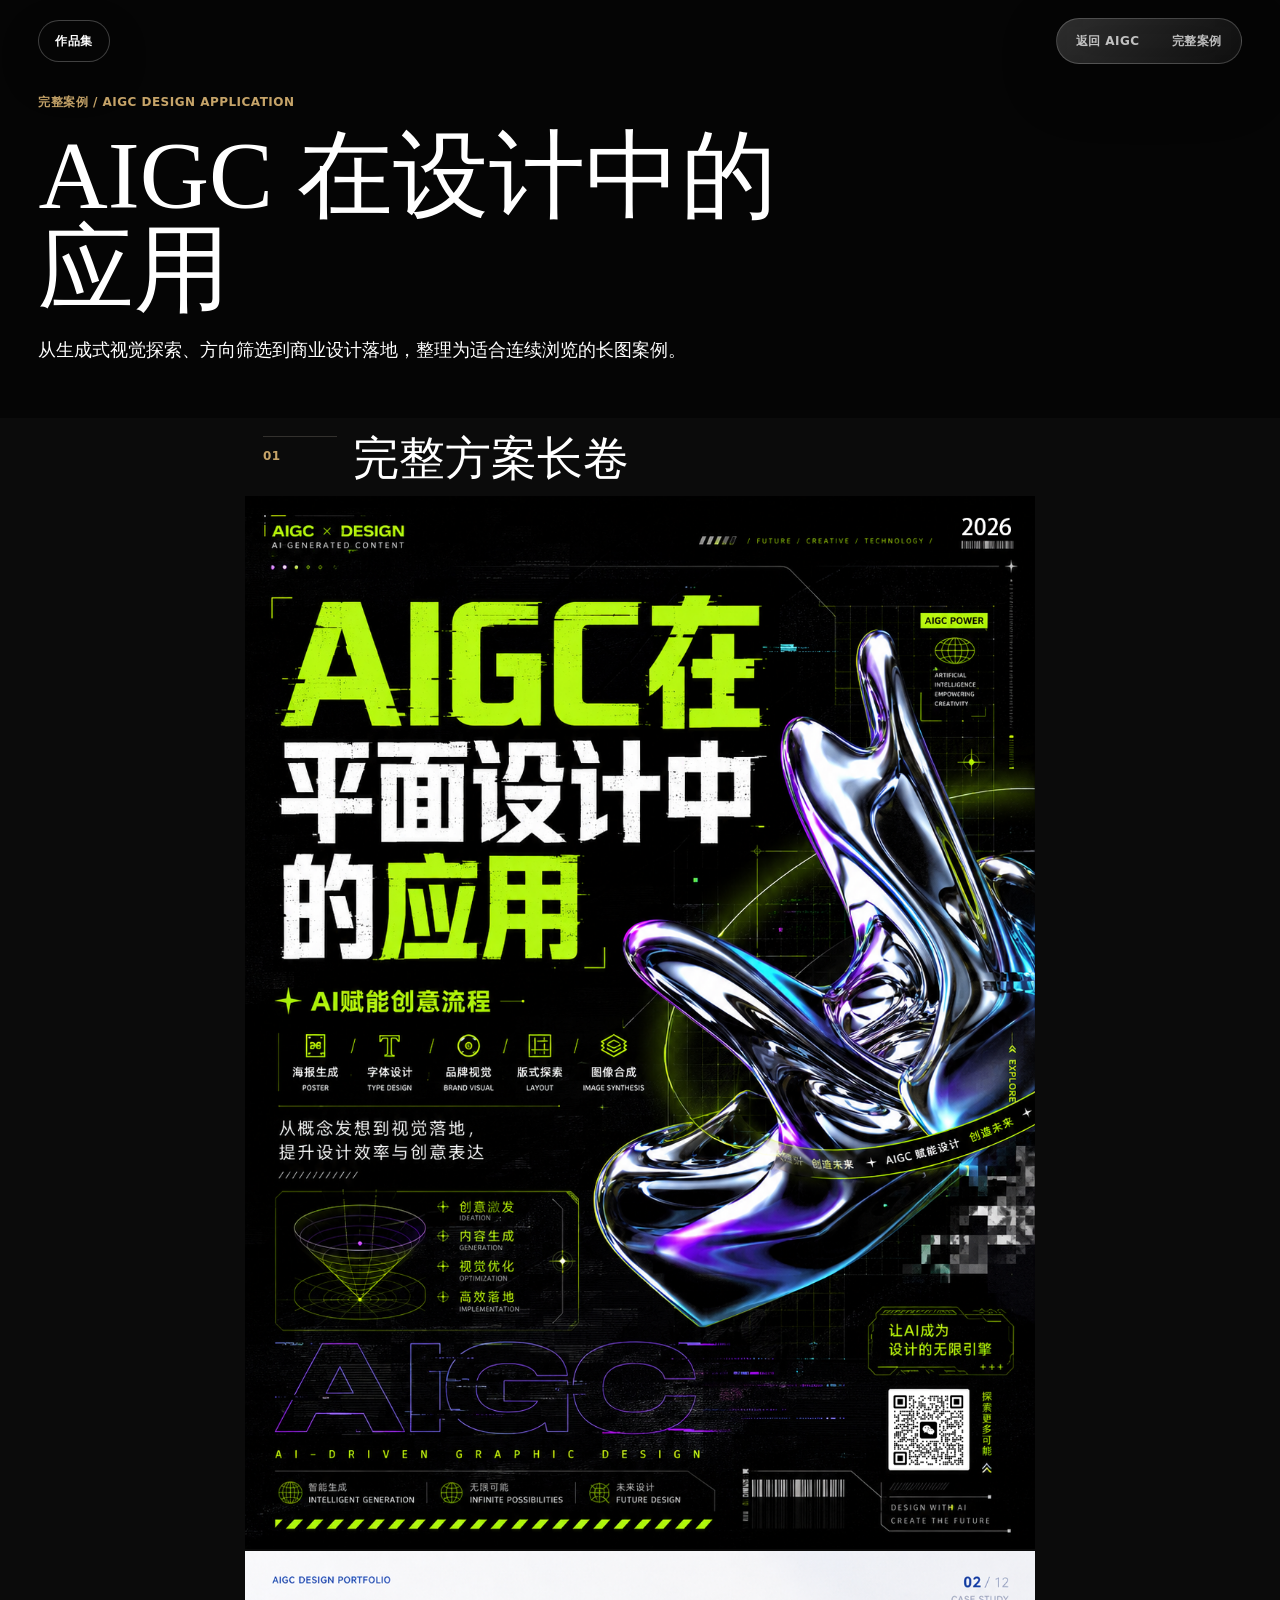
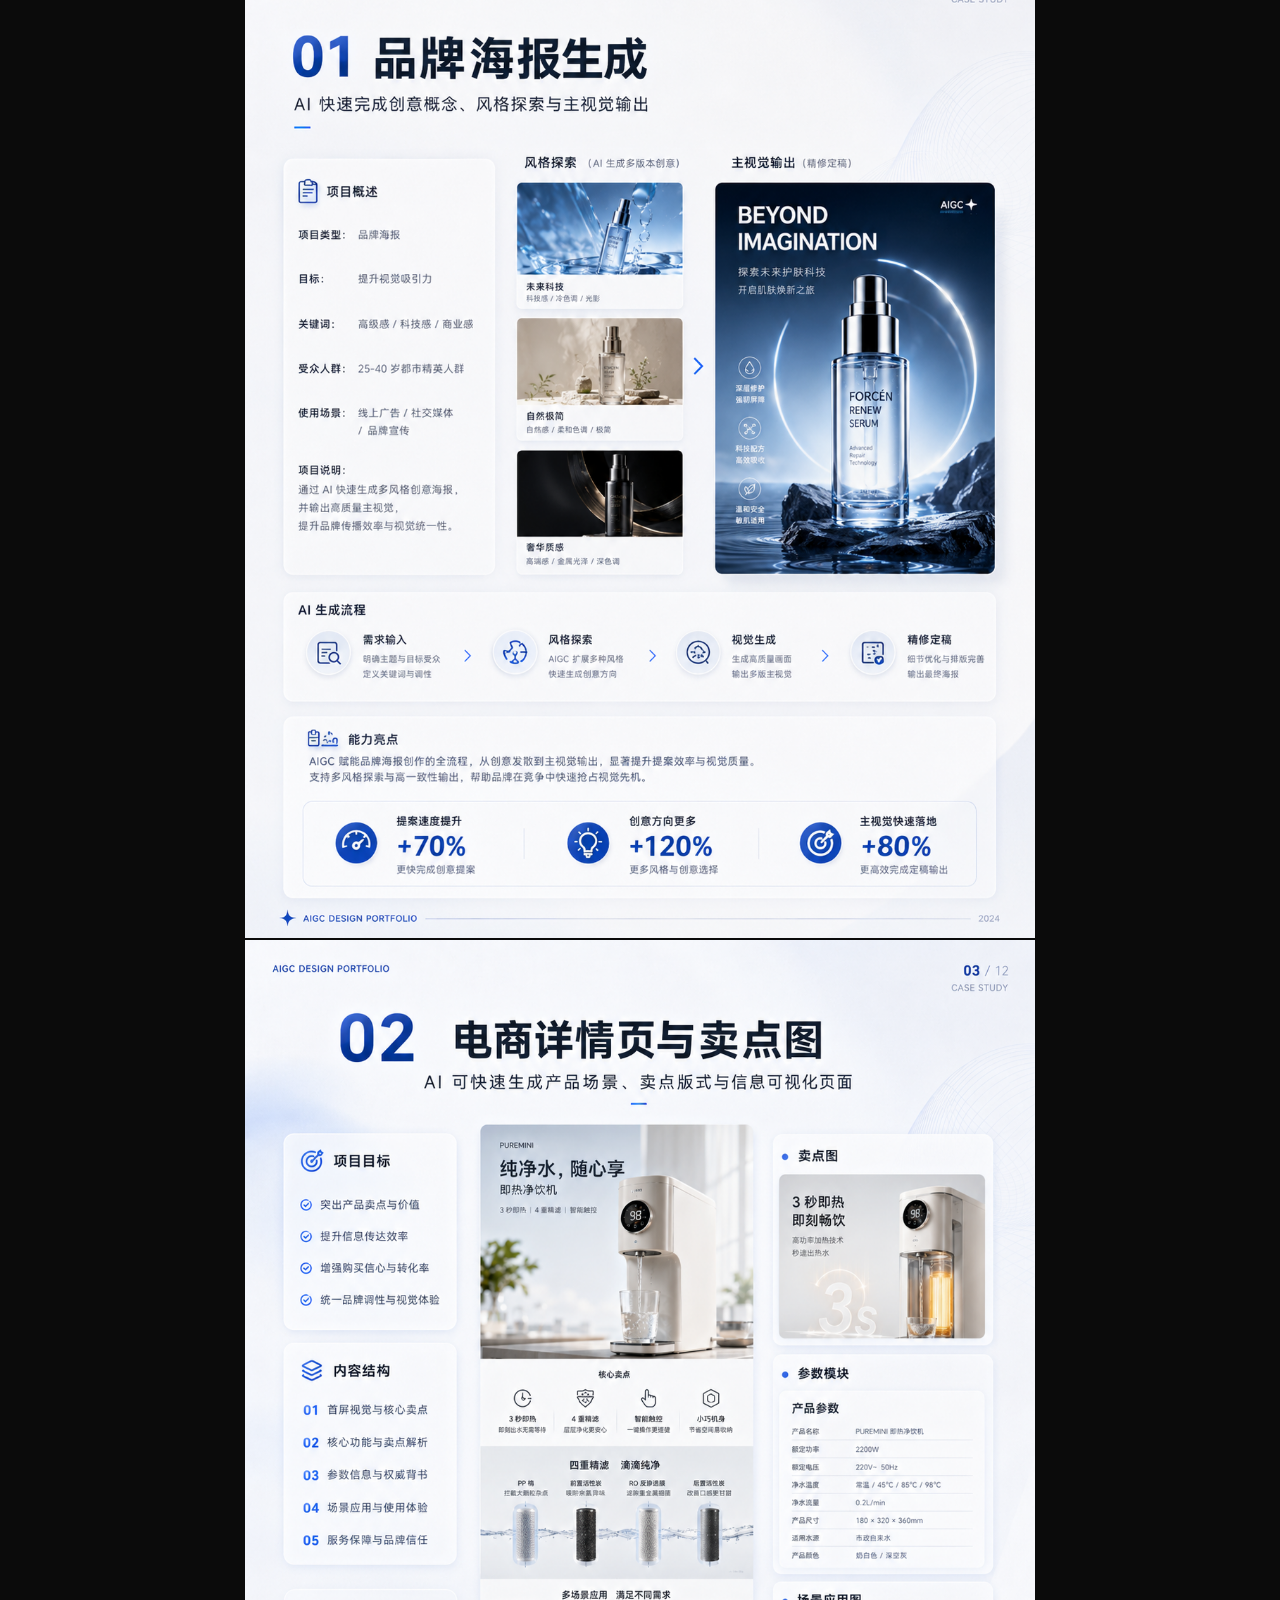
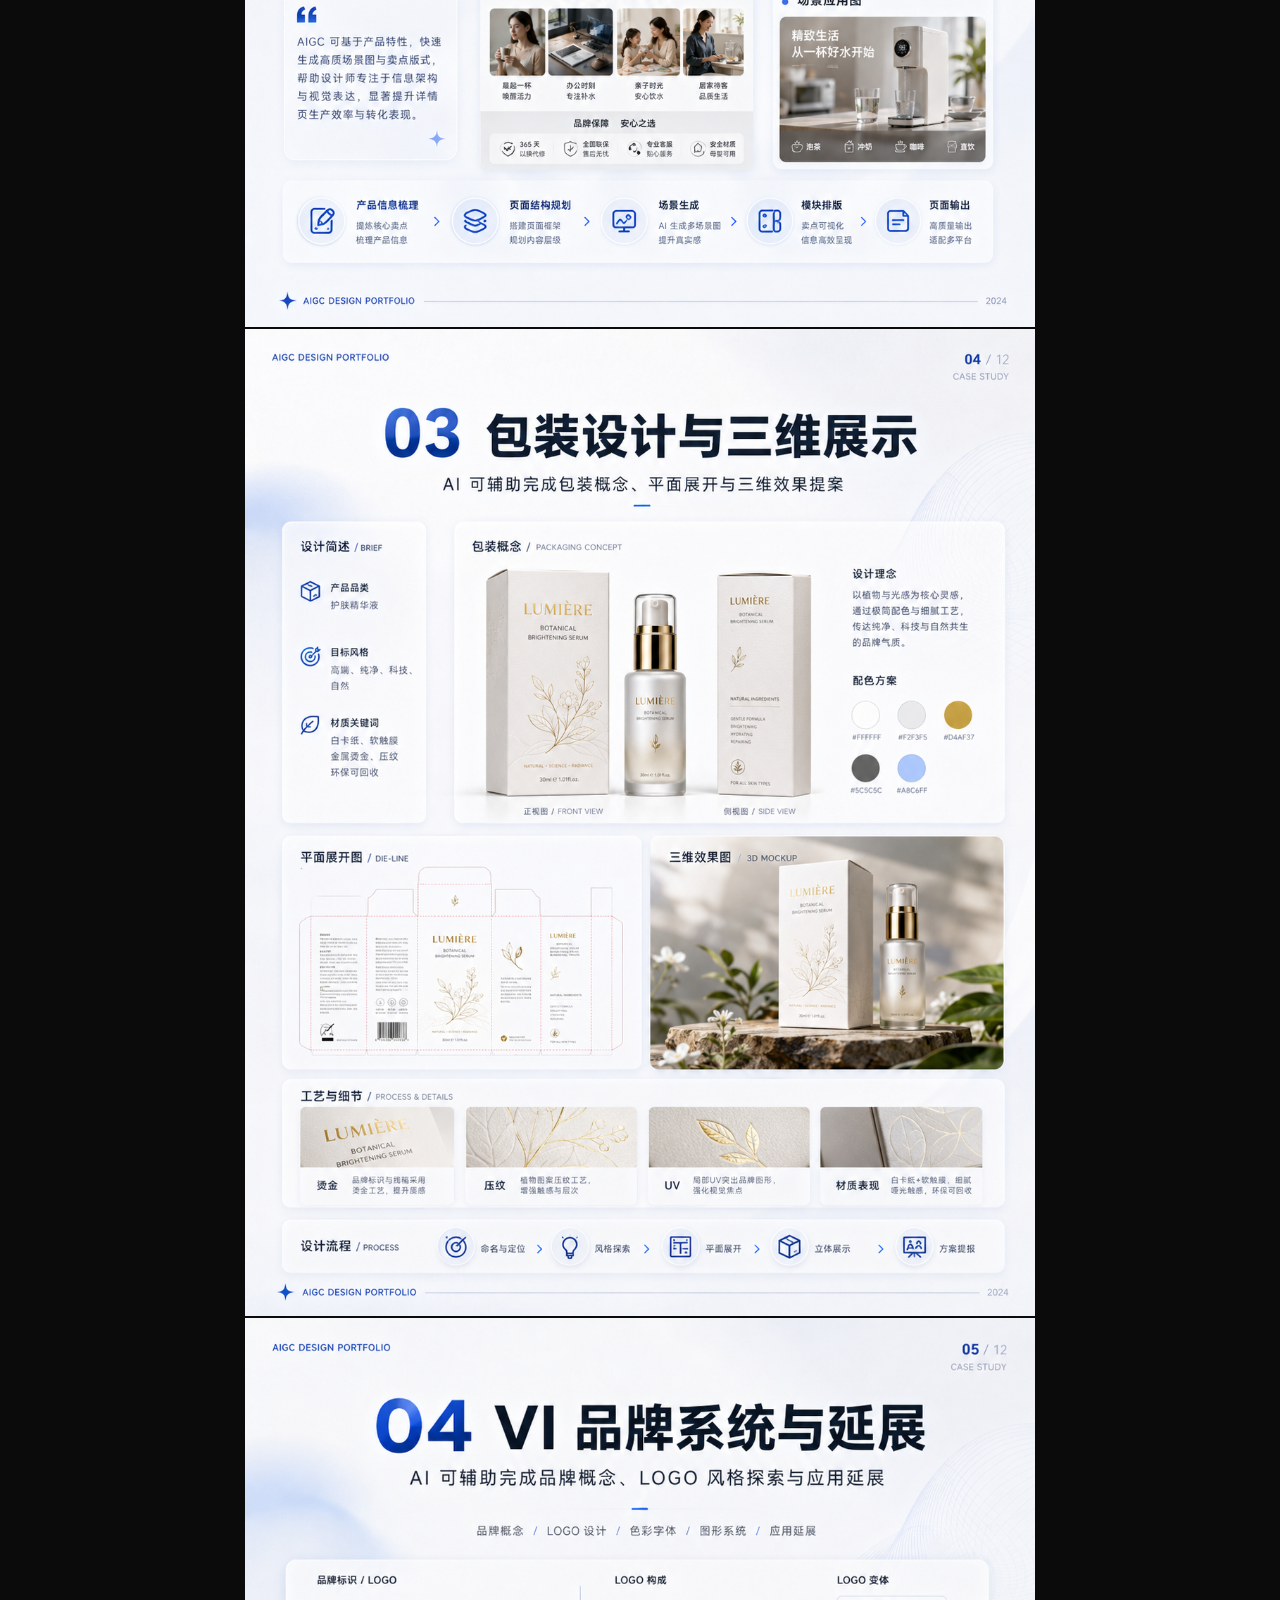
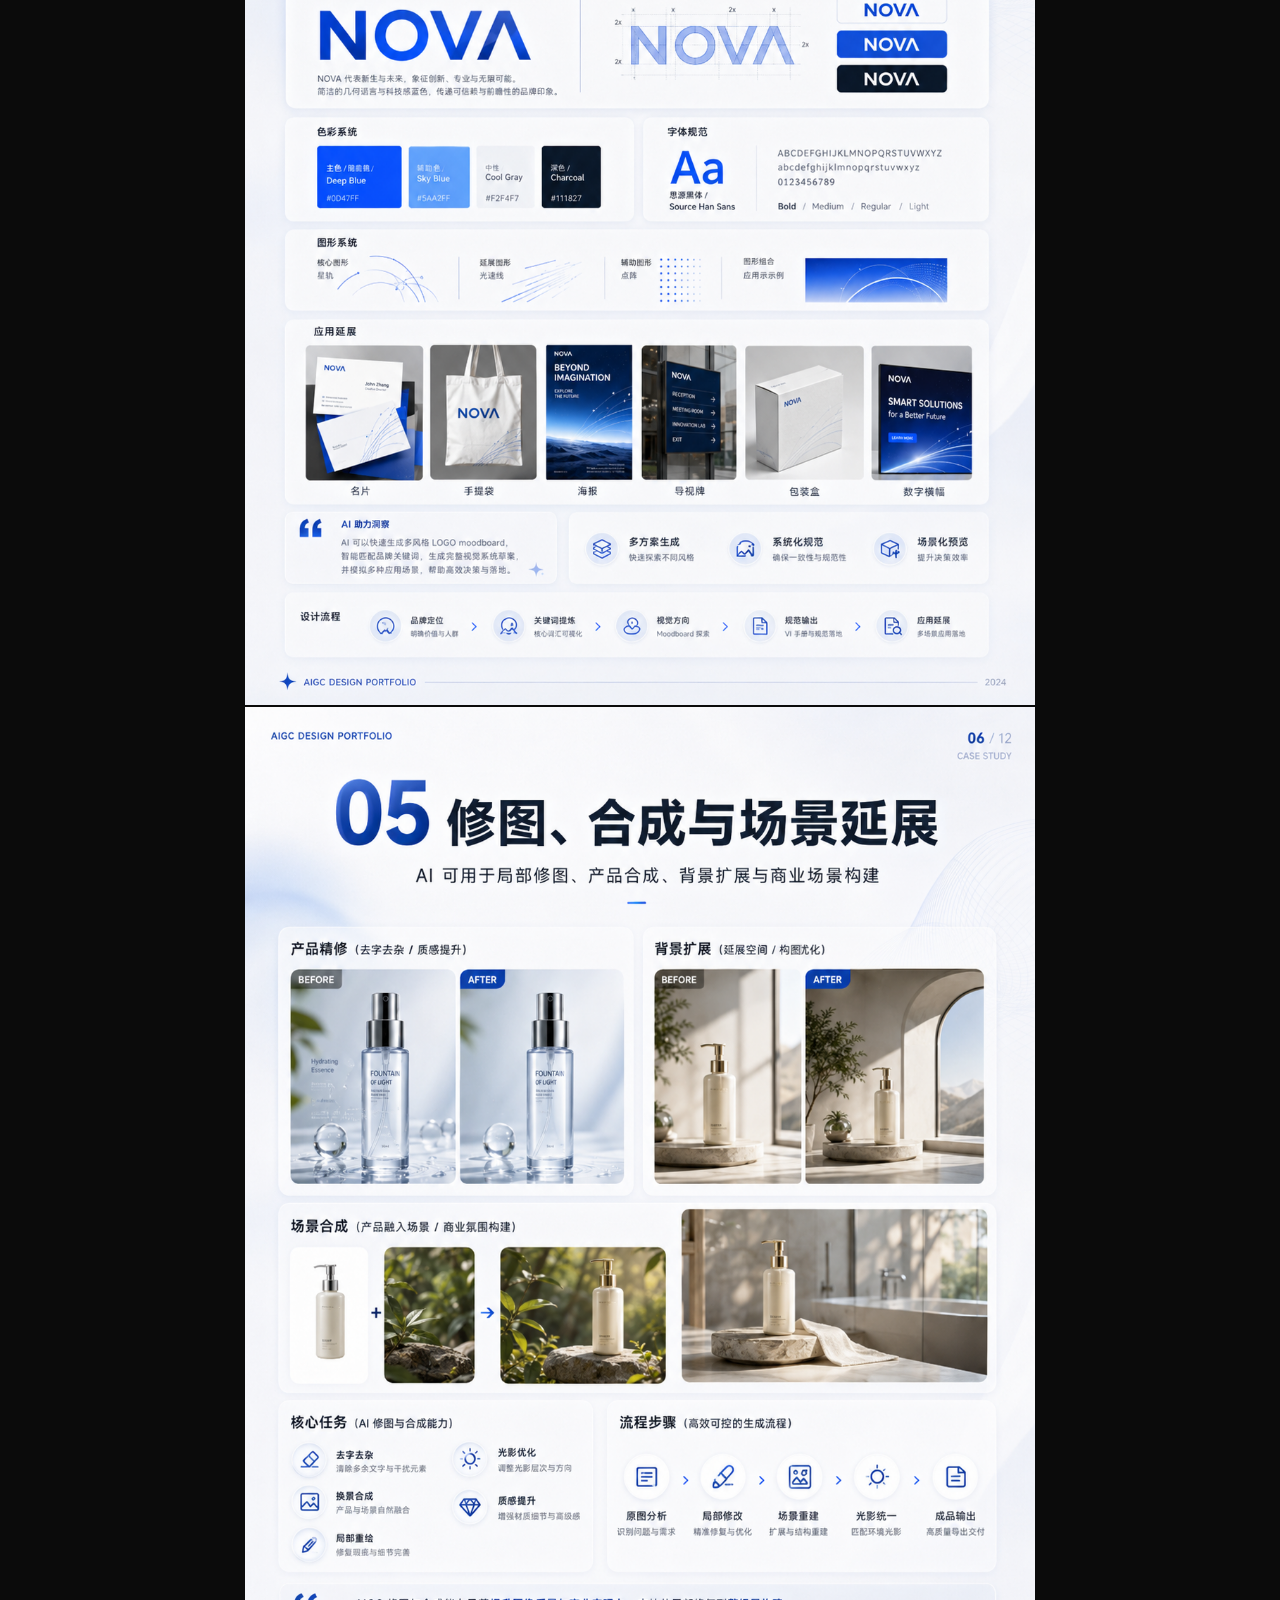
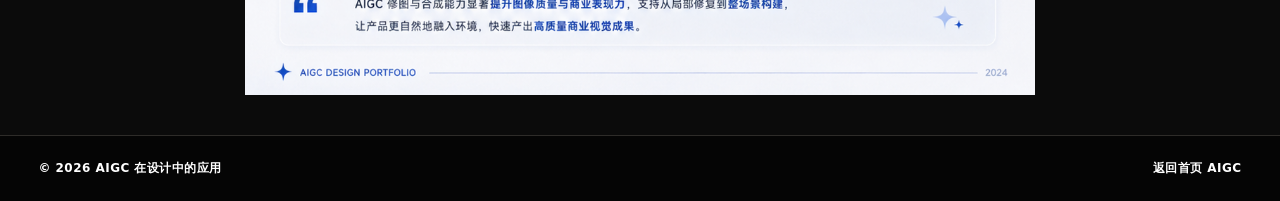
==== commit 7ccc5fb5: "更新了些细节" ====
--- a/aigc-design.html
+++ b/aigc-design.html
@@ -32,7 +32,7 @@
         </div>
         <div class="ip-reference-stack aigc-reference-stack" aria-label="AIGC 在设计中的应用完整案例">
           <figure>
-            <img src="assets/portfolio/aigc-design/1.png" alt="AIGC 在设计中的应用第 1 张" />
+            <img src="assets/portfolio/aigc-design/aigc-cover-2024.png" alt="AIGC 在设计中的应用第 1 张" />
           </figure>
           <figure>
             <img src="assets/portfolio/aigc-design/2.png" alt="AIGC 在设计中的应用第 2 张" />
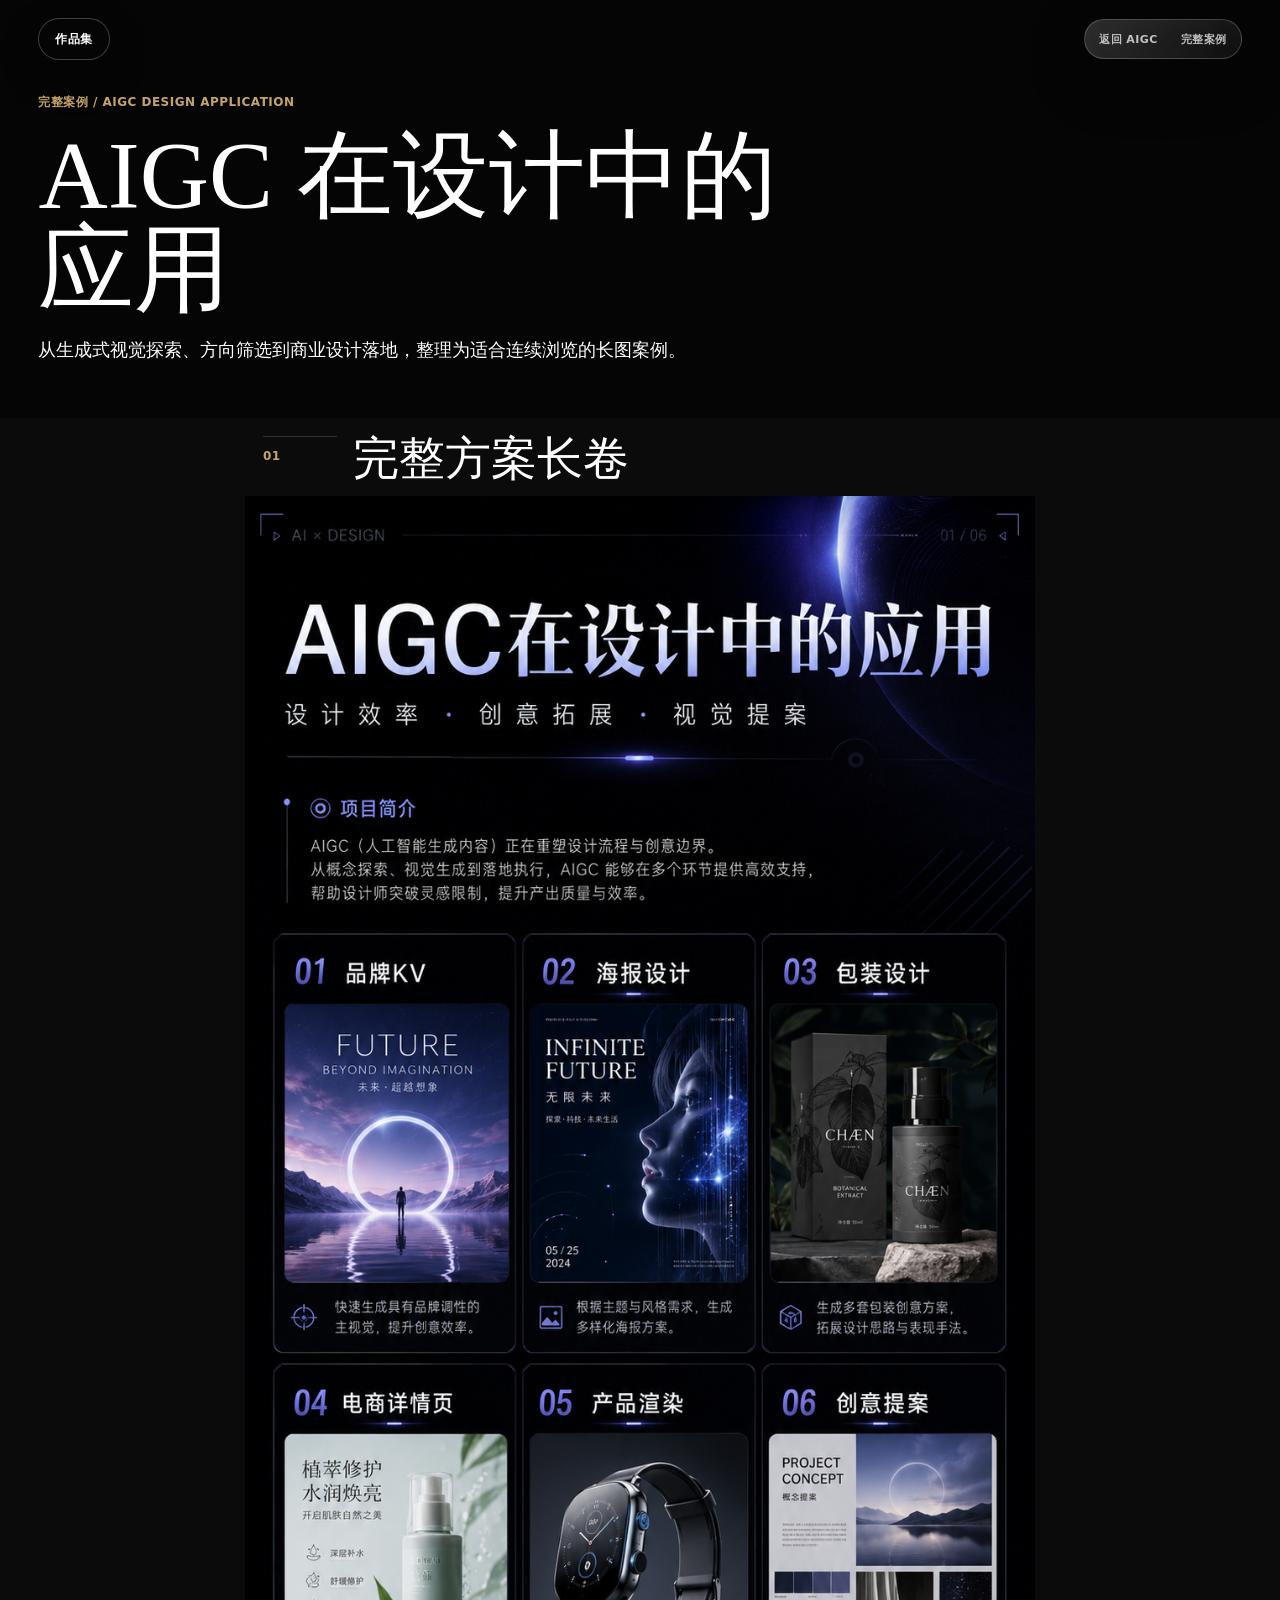
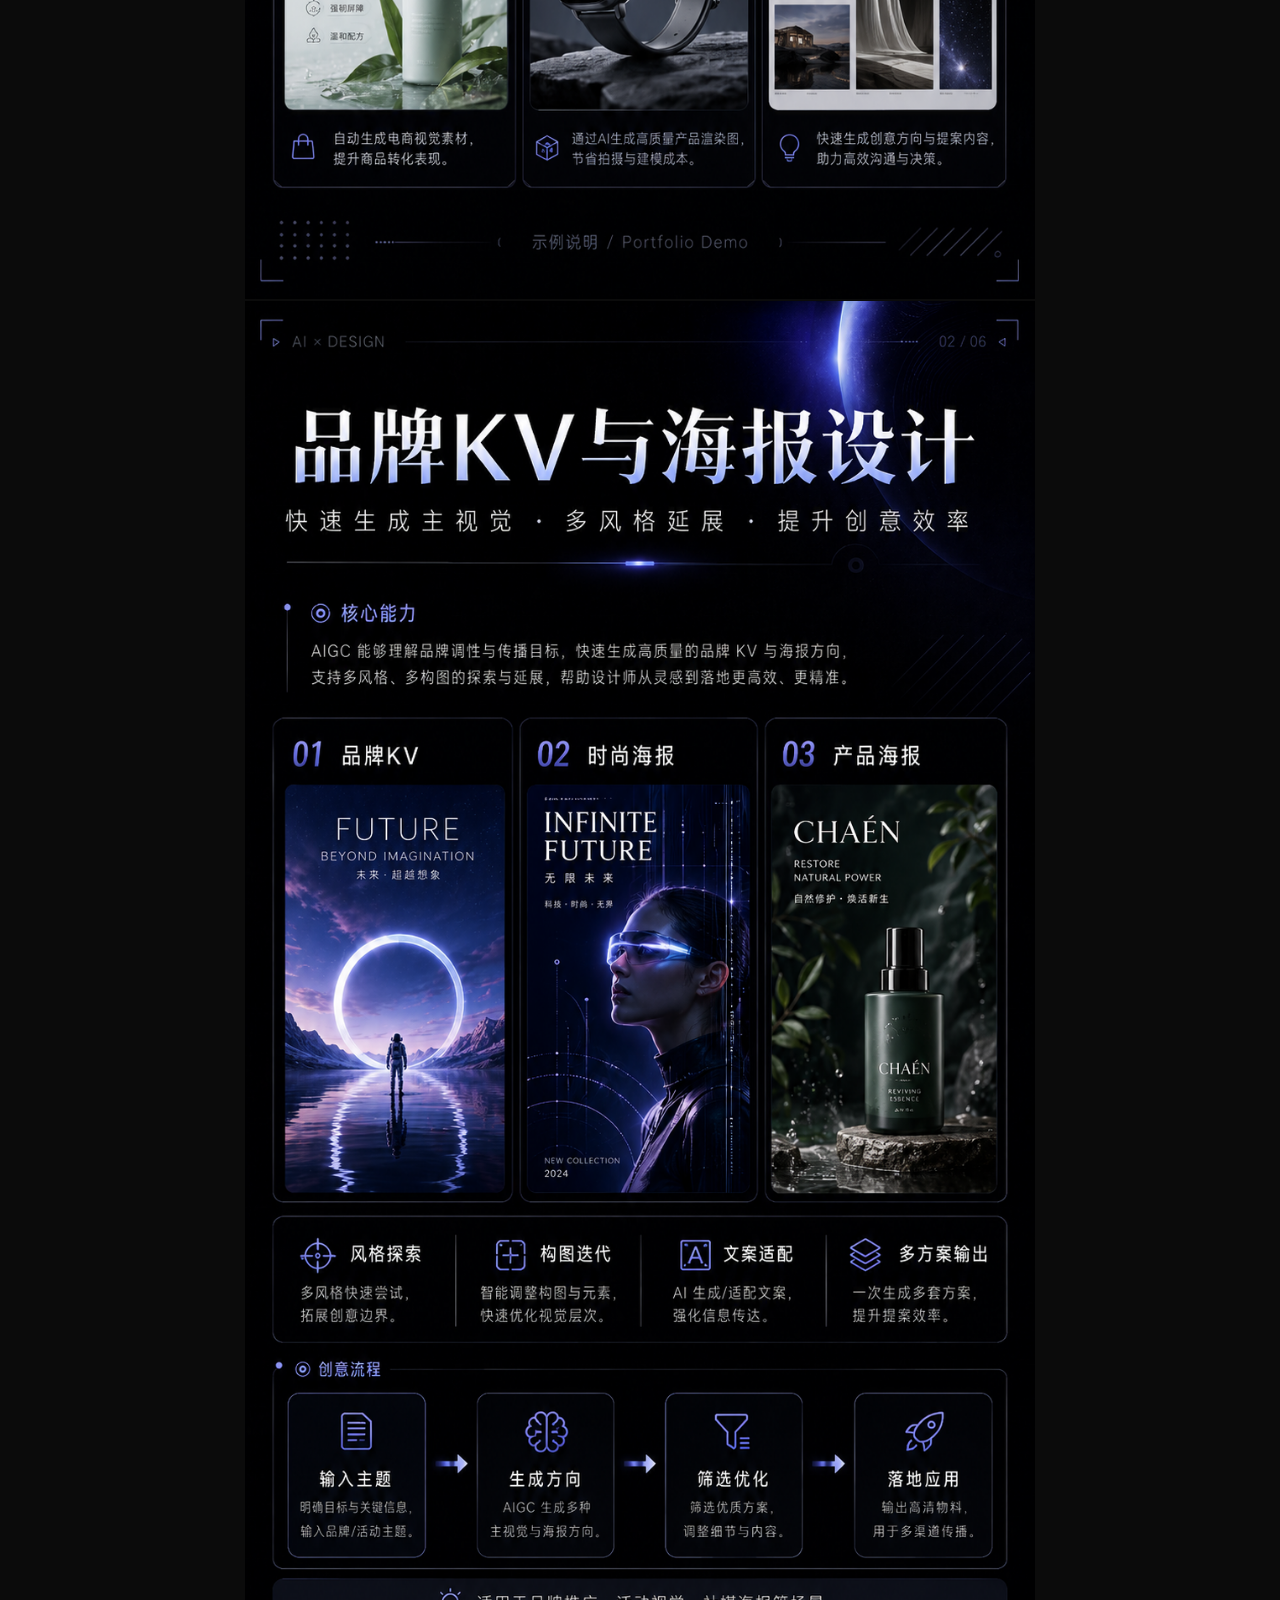
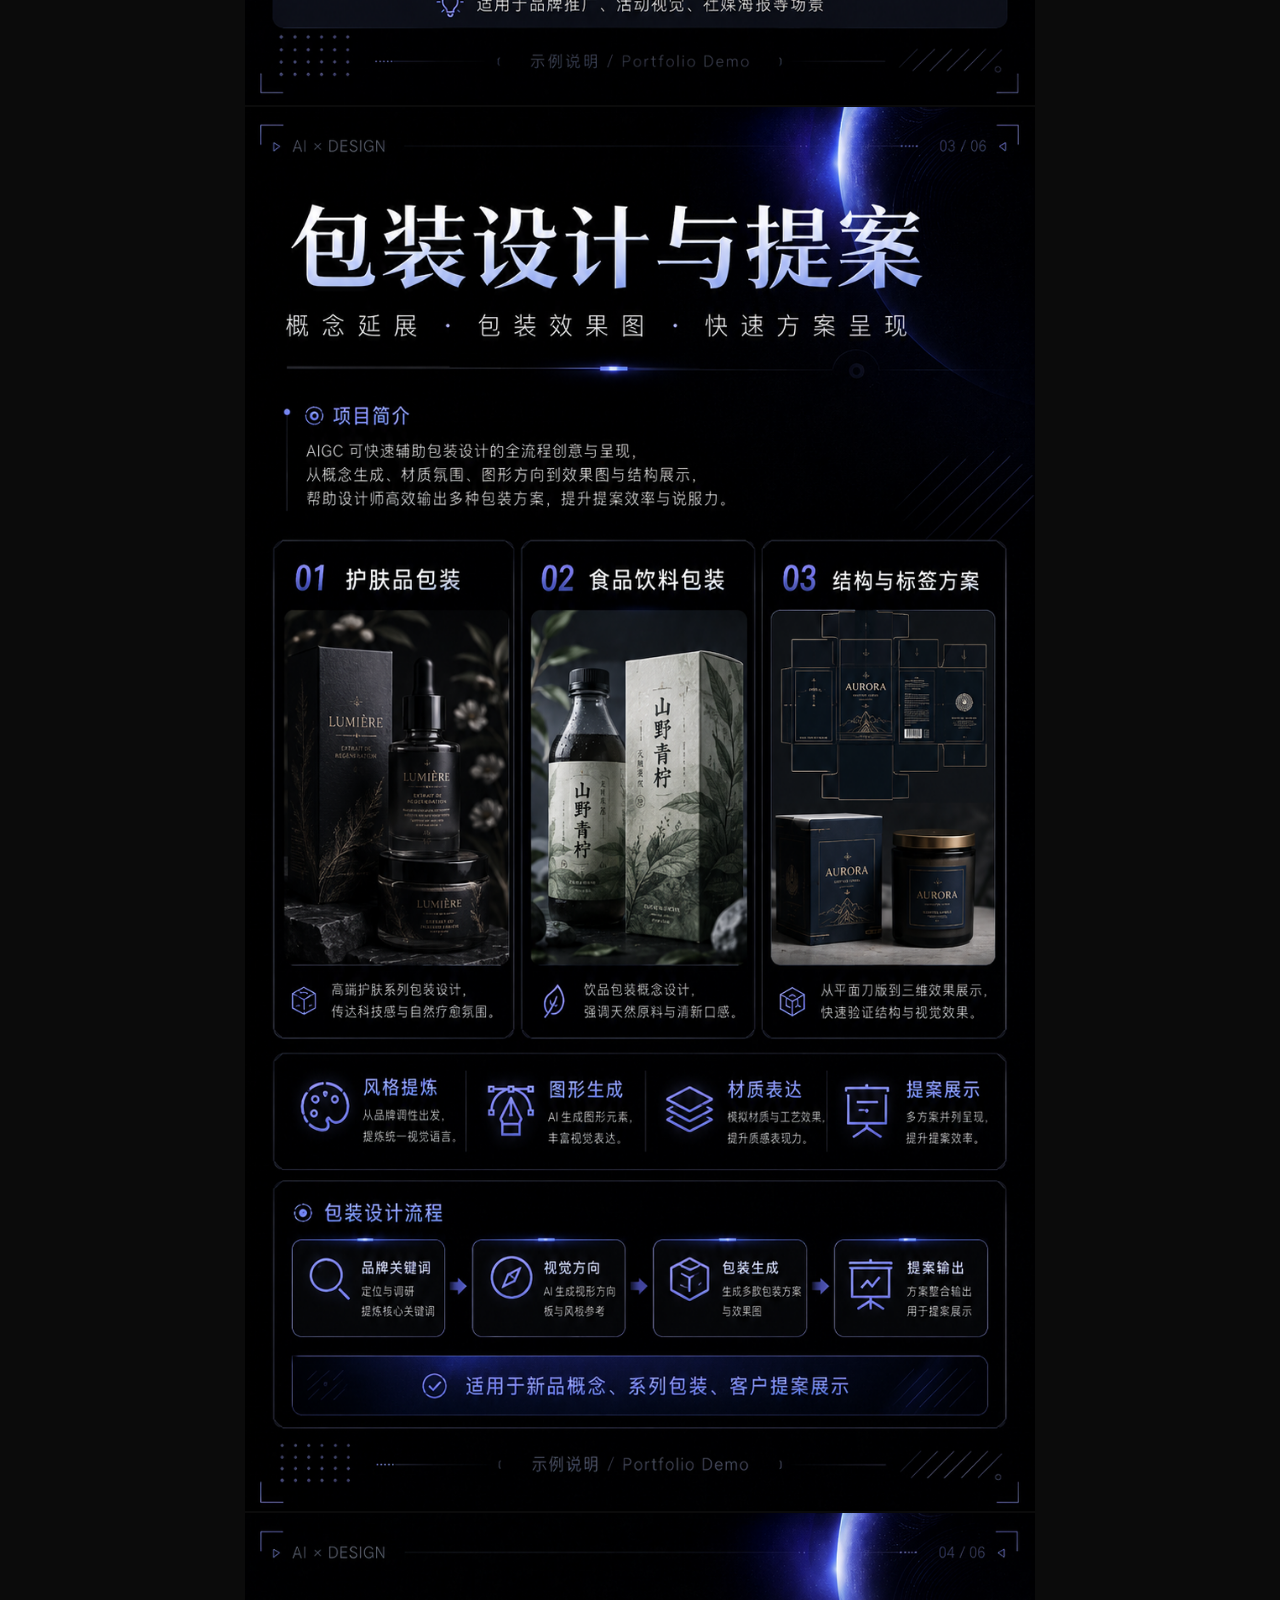
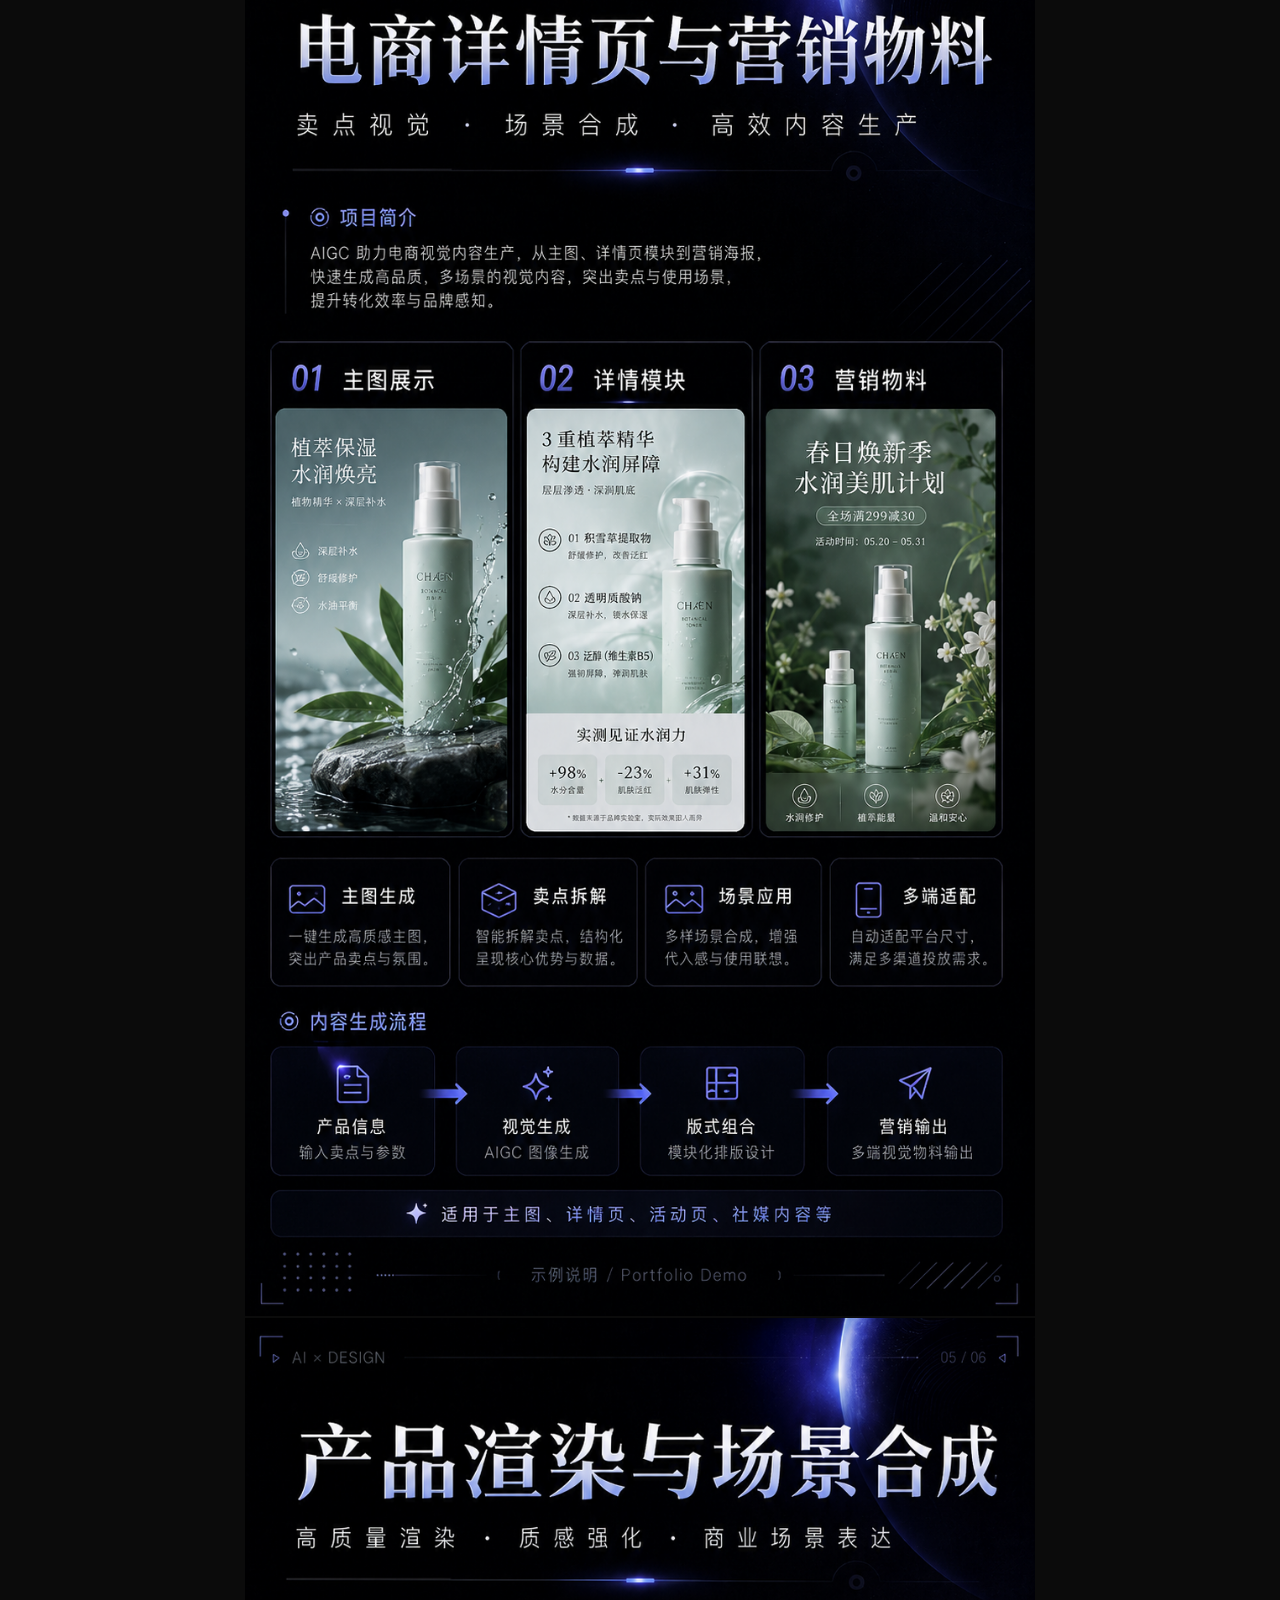
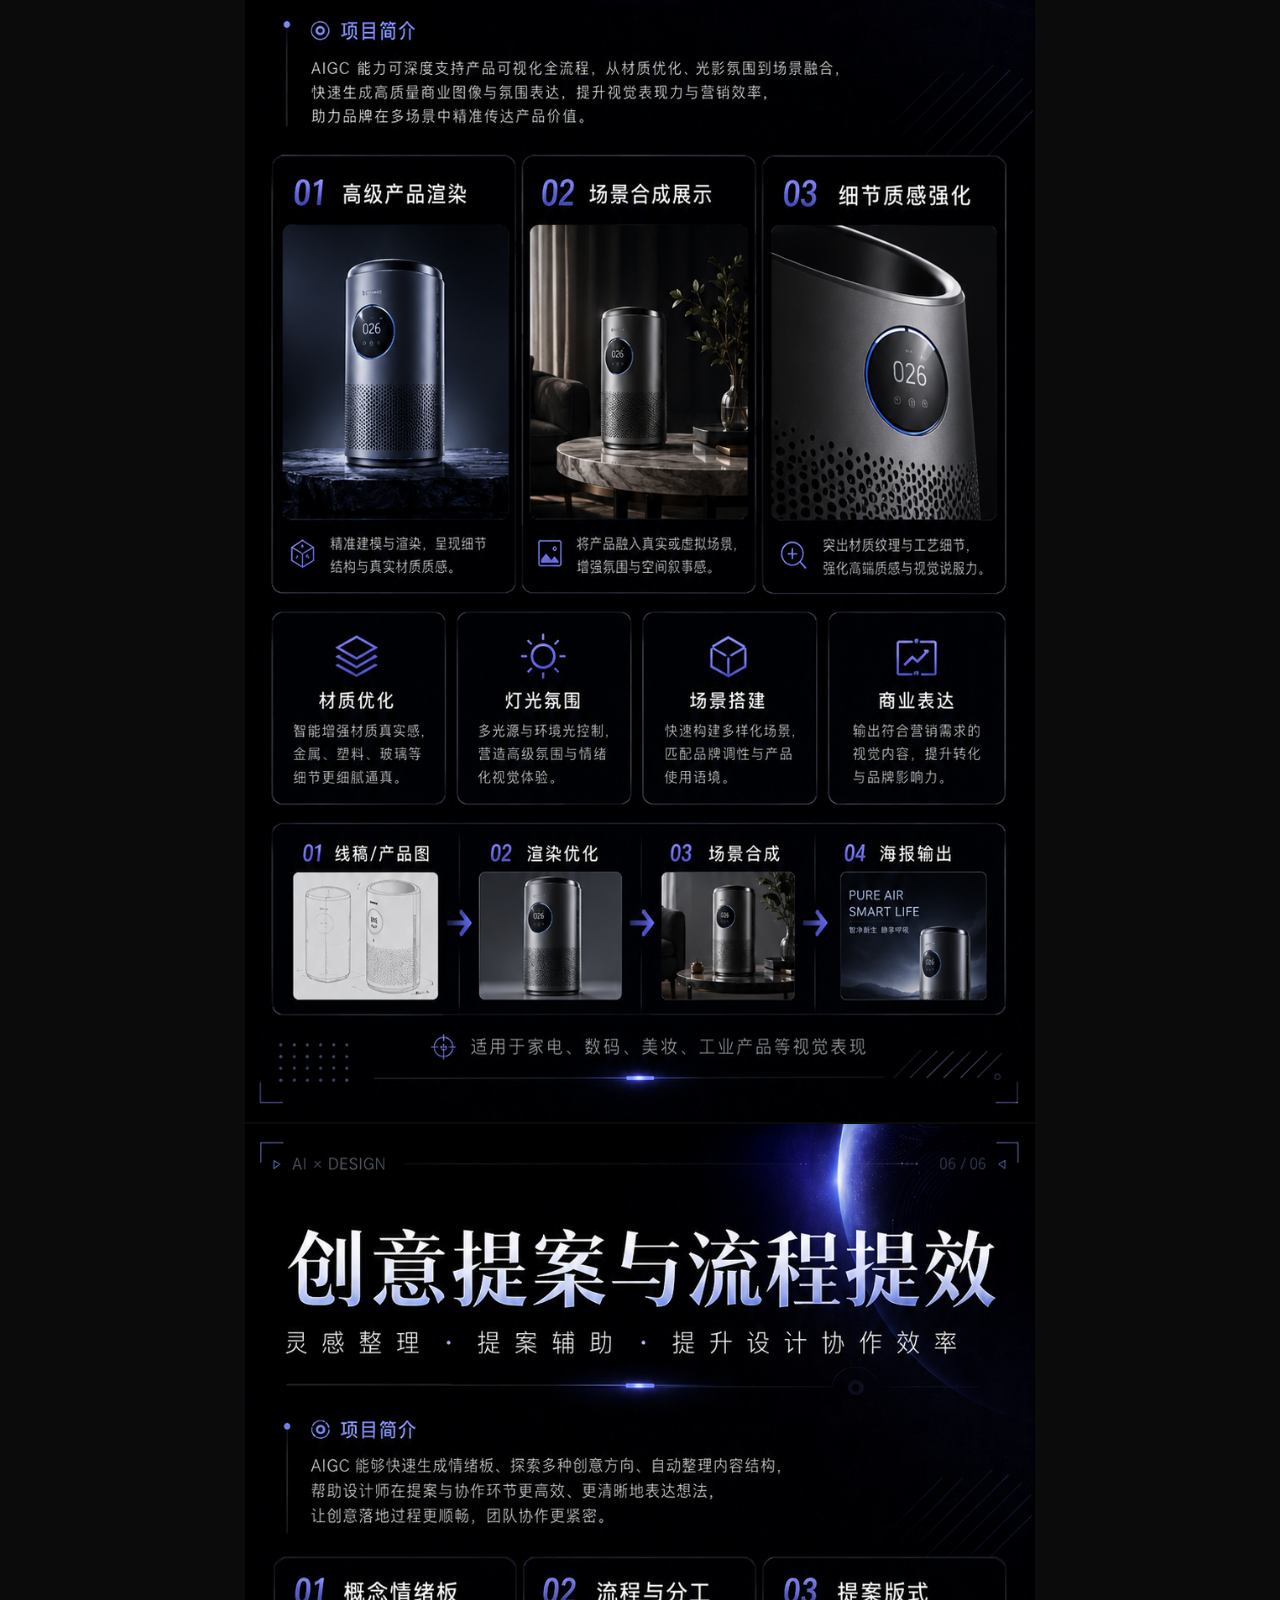
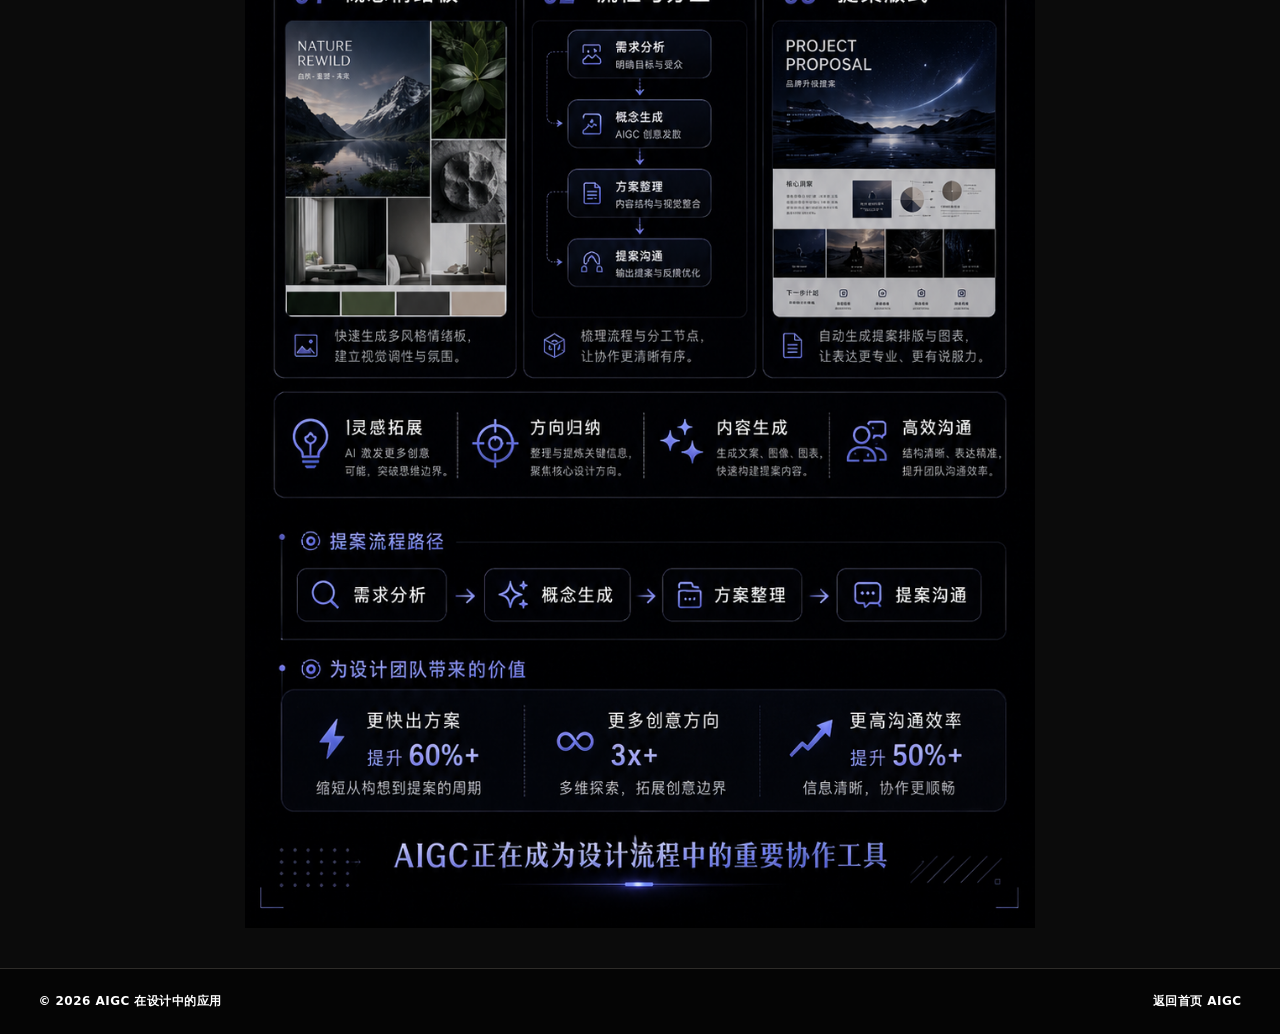
==== commit 42535a49: "update" ====
--- a/aigc-design.html
+++ b/aigc-design.html
@@ -32,7 +32,7 @@
         </div>
         <div class="ip-reference-stack aigc-reference-stack" aria-label="AIGC 在设计中的应用完整案例">
           <figure>
-            <img src="assets/portfolio/aigc-design/aigc-cover-2024.png" alt="AIGC 在设计中的应用第 1 张" />
+            <img src="assets/portfolio/aigc-design/1.png" alt="AIGC 在设计中的应用第 1 张" />
           </figure>
           <figure>
             <img src="assets/portfolio/aigc-design/2.png" alt="AIGC 在设计中的应用第 2 张" />
--- a/styles.css
+++ b/styles.css
@@ -67,7 +67,7 @@
   gap: 14px;
   padding: 0;
   color: #ffffff;
-  pointer-events: none;
+  pointer-events: auto;
 }
 
 .scroll-progress {
@@ -156,13 +156,13 @@
   overflow: hidden;
   flex-wrap: wrap;
   align-items: center;
-  gap: 4px;
+  gap: 3px;
   border: 1px solid rgba(255, 255, 255, 0.2);
   border-radius: 999px;
   background:
     linear-gradient(135deg, rgba(255, 255, 255, 0.16), rgba(255, 255, 255, 0.04)),
     rgba(8, 8, 8, 0.48);
-  padding: 5px;
+  padding: 4px;
   pointer-events: auto;
   backdrop-filter: blur(22px);
   box-shadow: 0 18px 60px rgba(0, 0, 0, 0.28);
@@ -172,13 +172,16 @@
   position: relative;
   display: inline-flex;
   isolation: isolate;
-  min-height: 34px;
+  min-width: 58px;
+  min-height: 30px;
   align-items: center;
   justify-content: center;
   overflow: hidden;
   border-radius: 999px;
   color: rgba(255, 255, 255, 0.72);
-  padding: 0 14px;
+  padding: 0 10px;
+  font-size: 11px;
+  line-height: 1;
   transition:
     color 180ms ease,
     background 180ms ease;
@@ -186,7 +189,7 @@
 
 .nav-links a::before {
   position: absolute;
-  inset: 3px;
+  inset: 2px;
   z-index: -1;
   border-radius: inherit;
   background: rgba(255, 255, 255, 0.95);
@@ -201,10 +204,10 @@
 .nav-links a::after {
   position: absolute;
   left: 50%;
-  bottom: 5px;
+  bottom: 4px;
   z-index: 1;
-  width: 4px;
-  height: 4px;
+  width: 3px;
+  height: 3px;
   border-radius: 50%;
   background: var(--accent);
   content: "";
@@ -809,12 +812,14 @@
   content: "";
 }
 
-.aigc-cover-card img {
+.aigc-cover-card img,
+.aigc-cover-card video {
   object-position: top center;
   transition: transform 500ms ease;
 }
 
-.aigc-cover-card:hover img {
+.aigc-cover-card:hover img,
+.aigc-cover-card:hover video {
   transform: scale(1.035);
 }
 
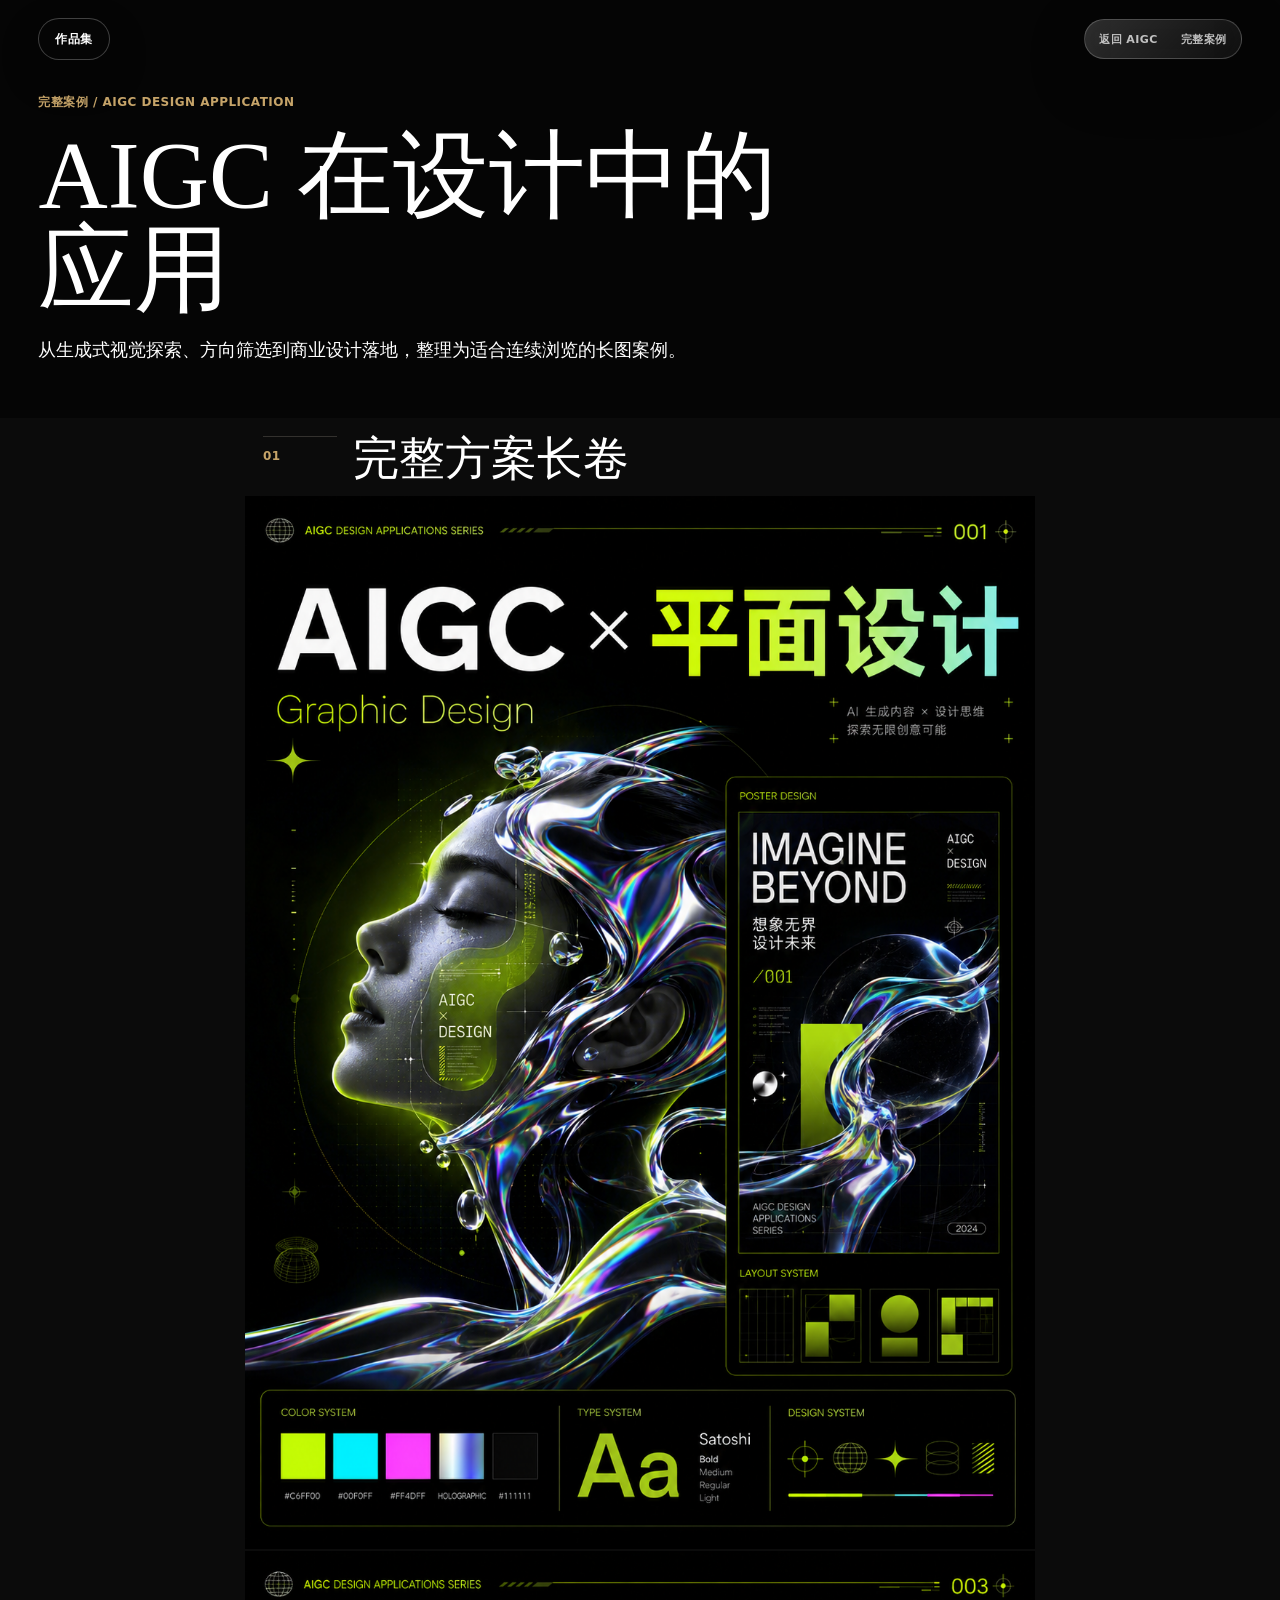
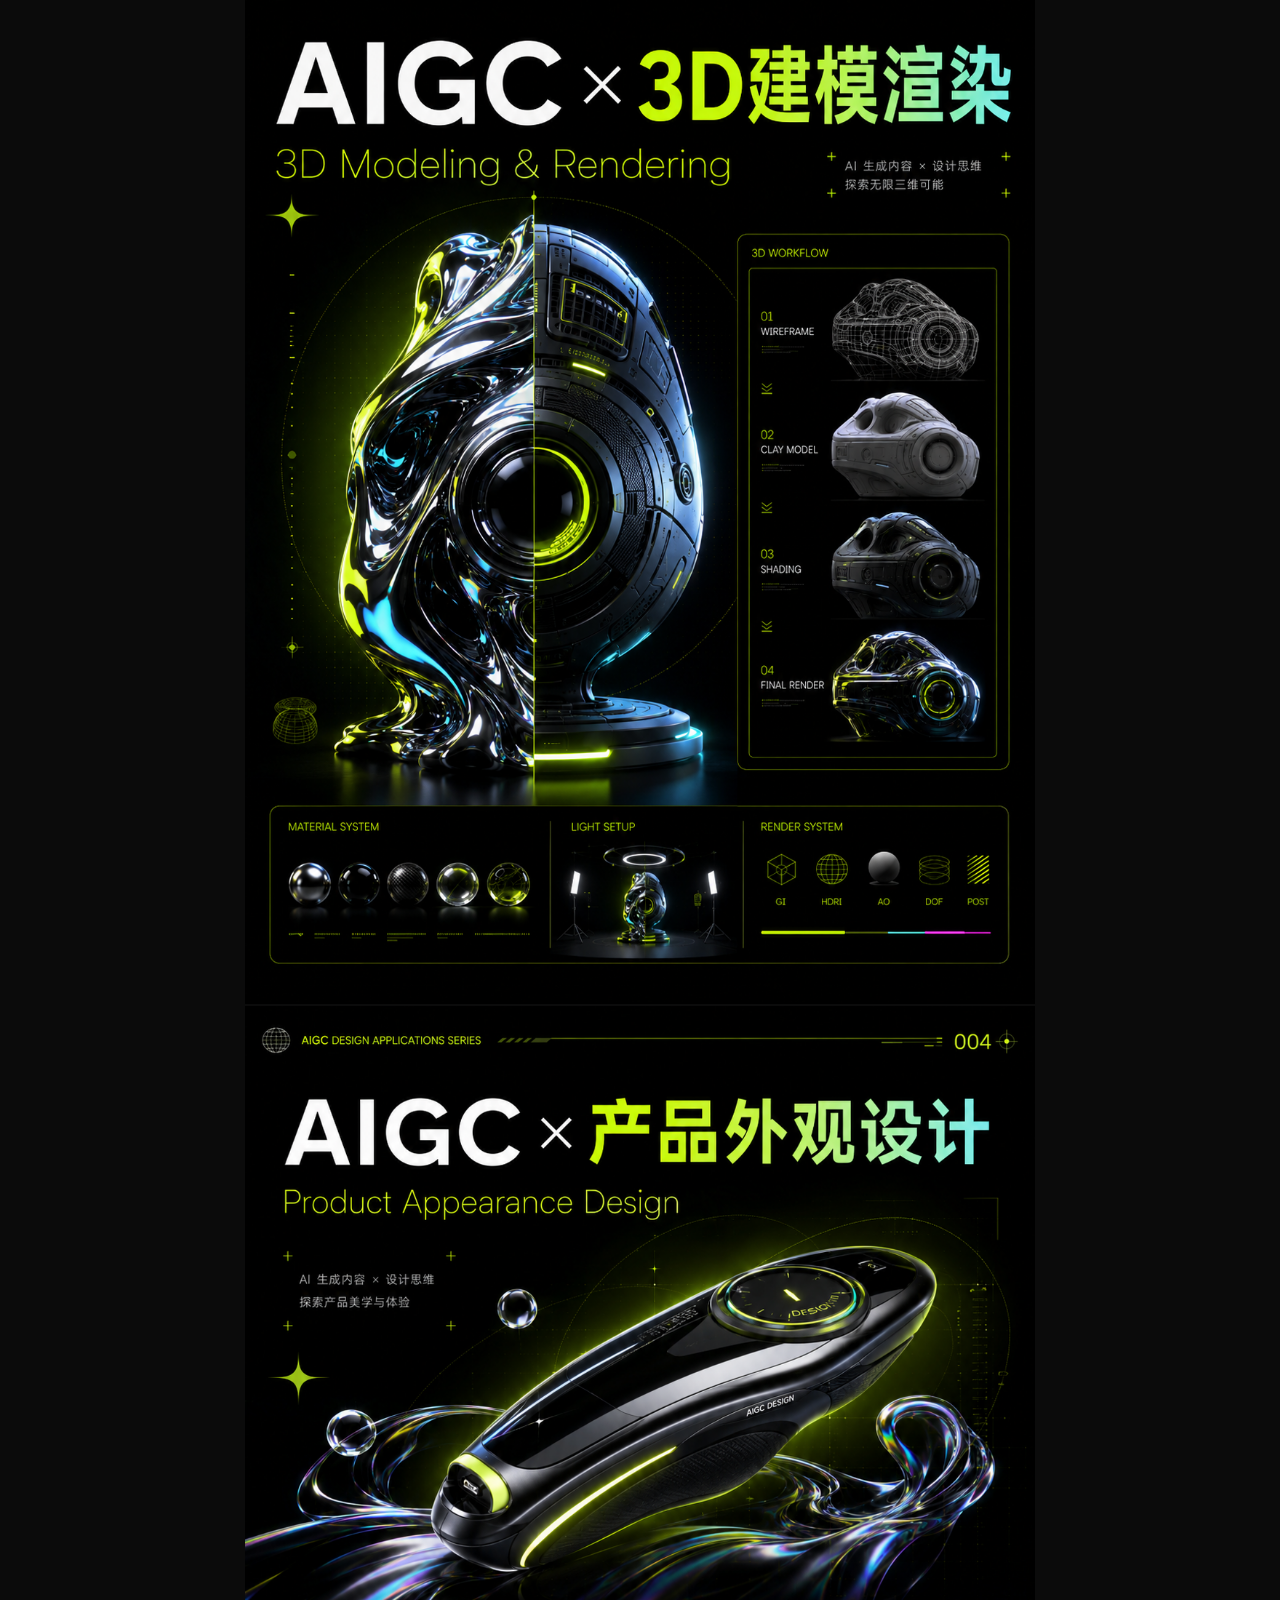
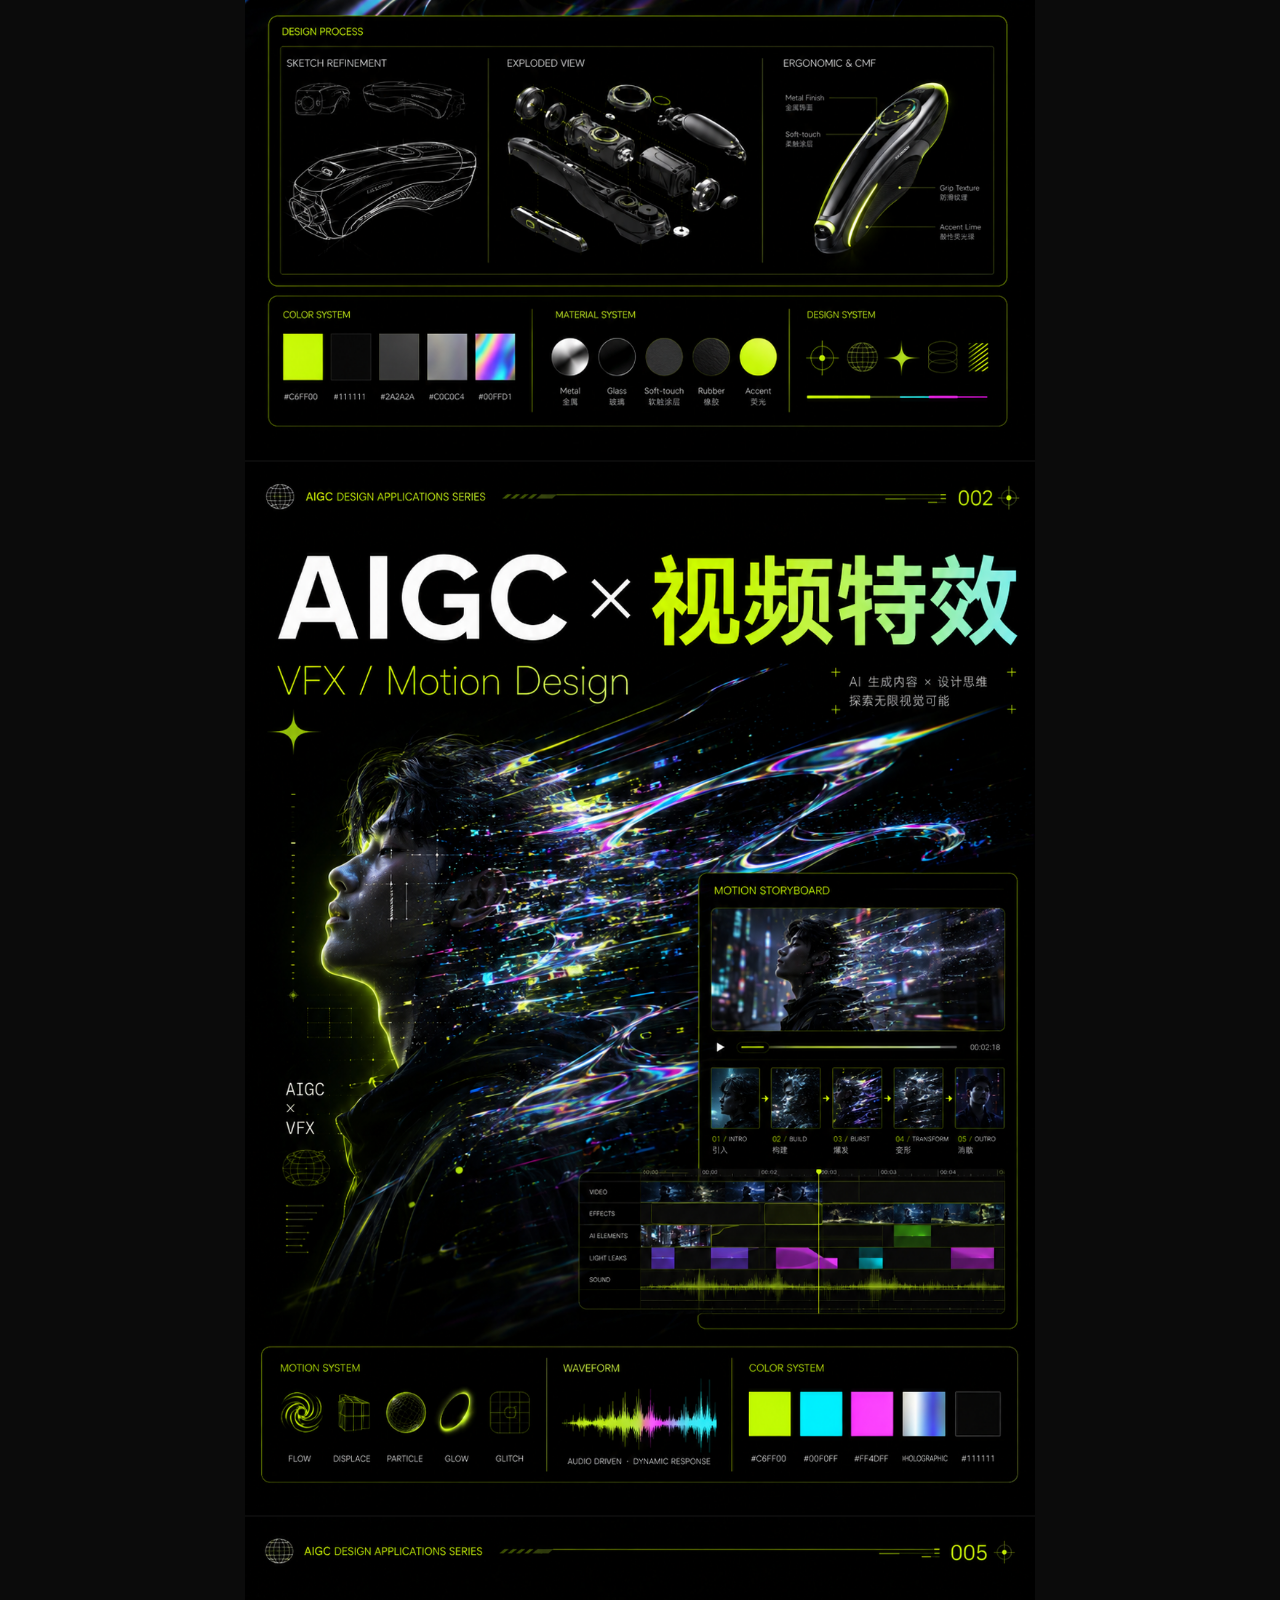
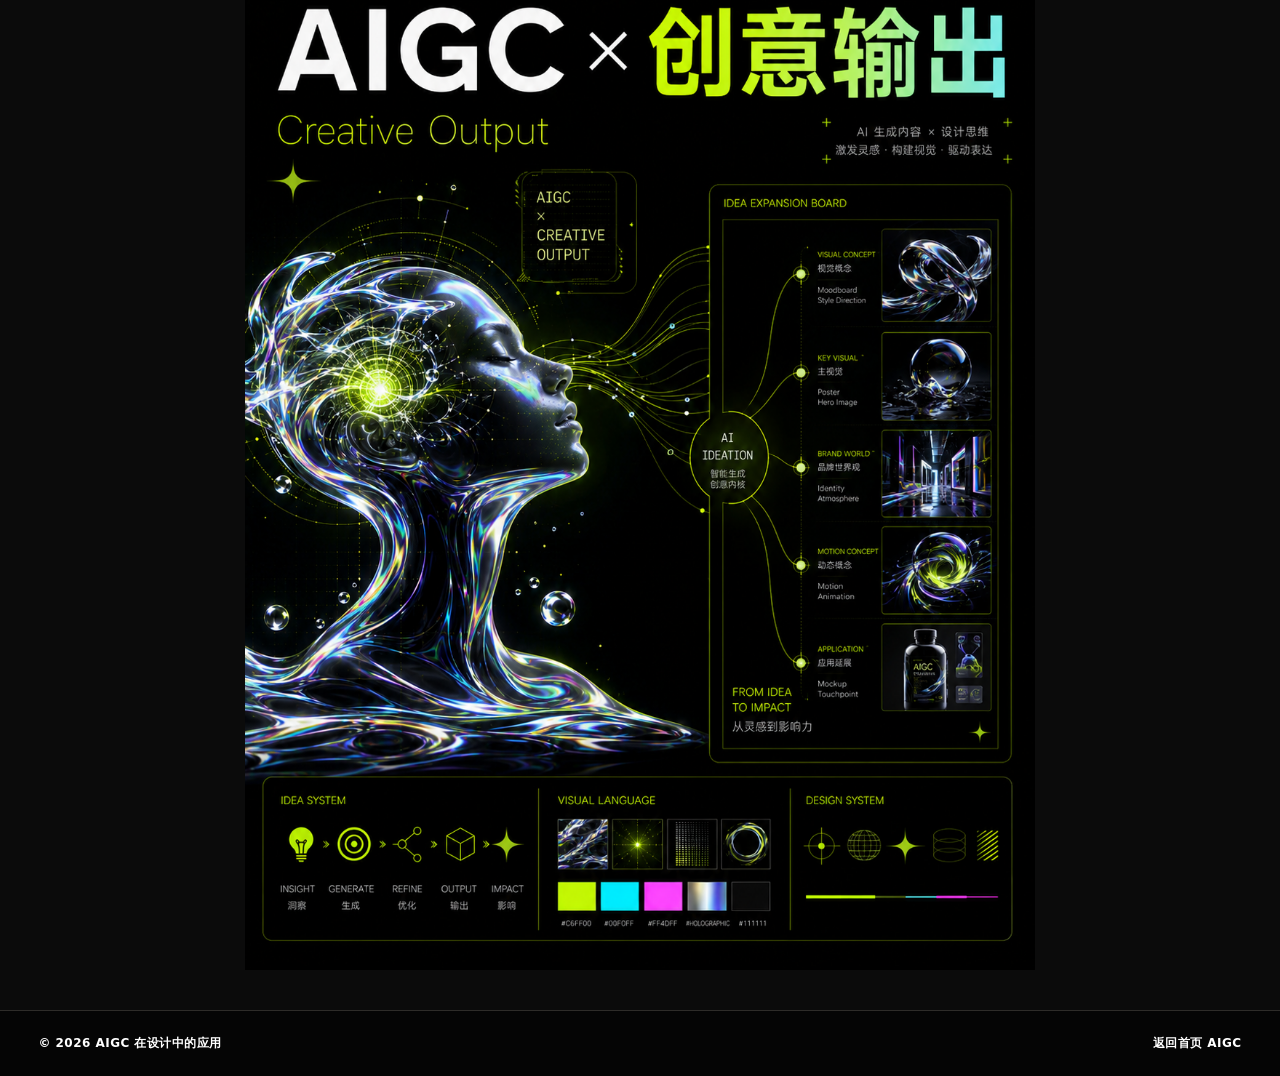
==== commit 50c59bb1: "update" ====
--- a/aigc-design.html
+++ b/aigc-design.html
@@ -46,9 +46,6 @@
           <figure>
             <img src="assets/portfolio/aigc-design/5.png" alt="AIGC 在设计中的应用第 5 张" />
           </figure>
-          <figure>
-            <img src="assets/portfolio/aigc-design/6.png" alt="AIGC 在设计中的应用第 6 张" />
-          </figure>
         </div>
       </section>
     </main>
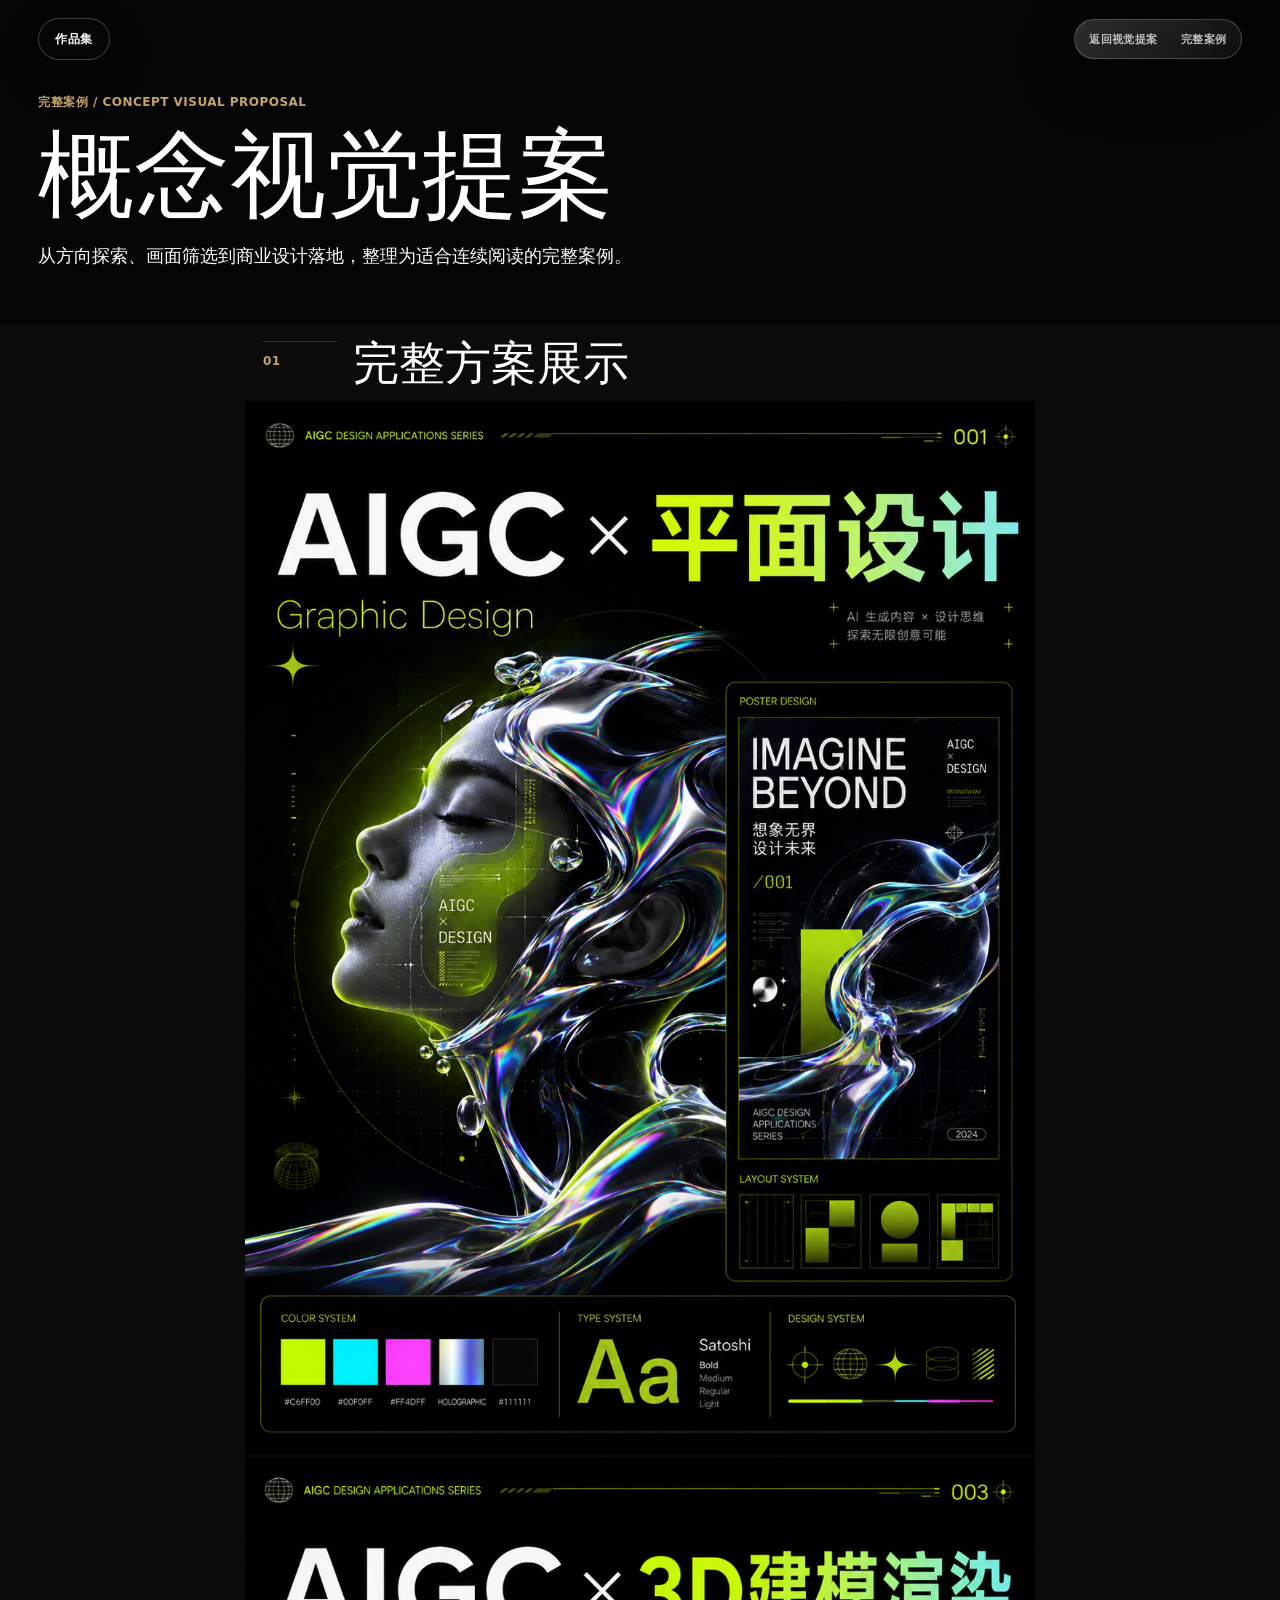
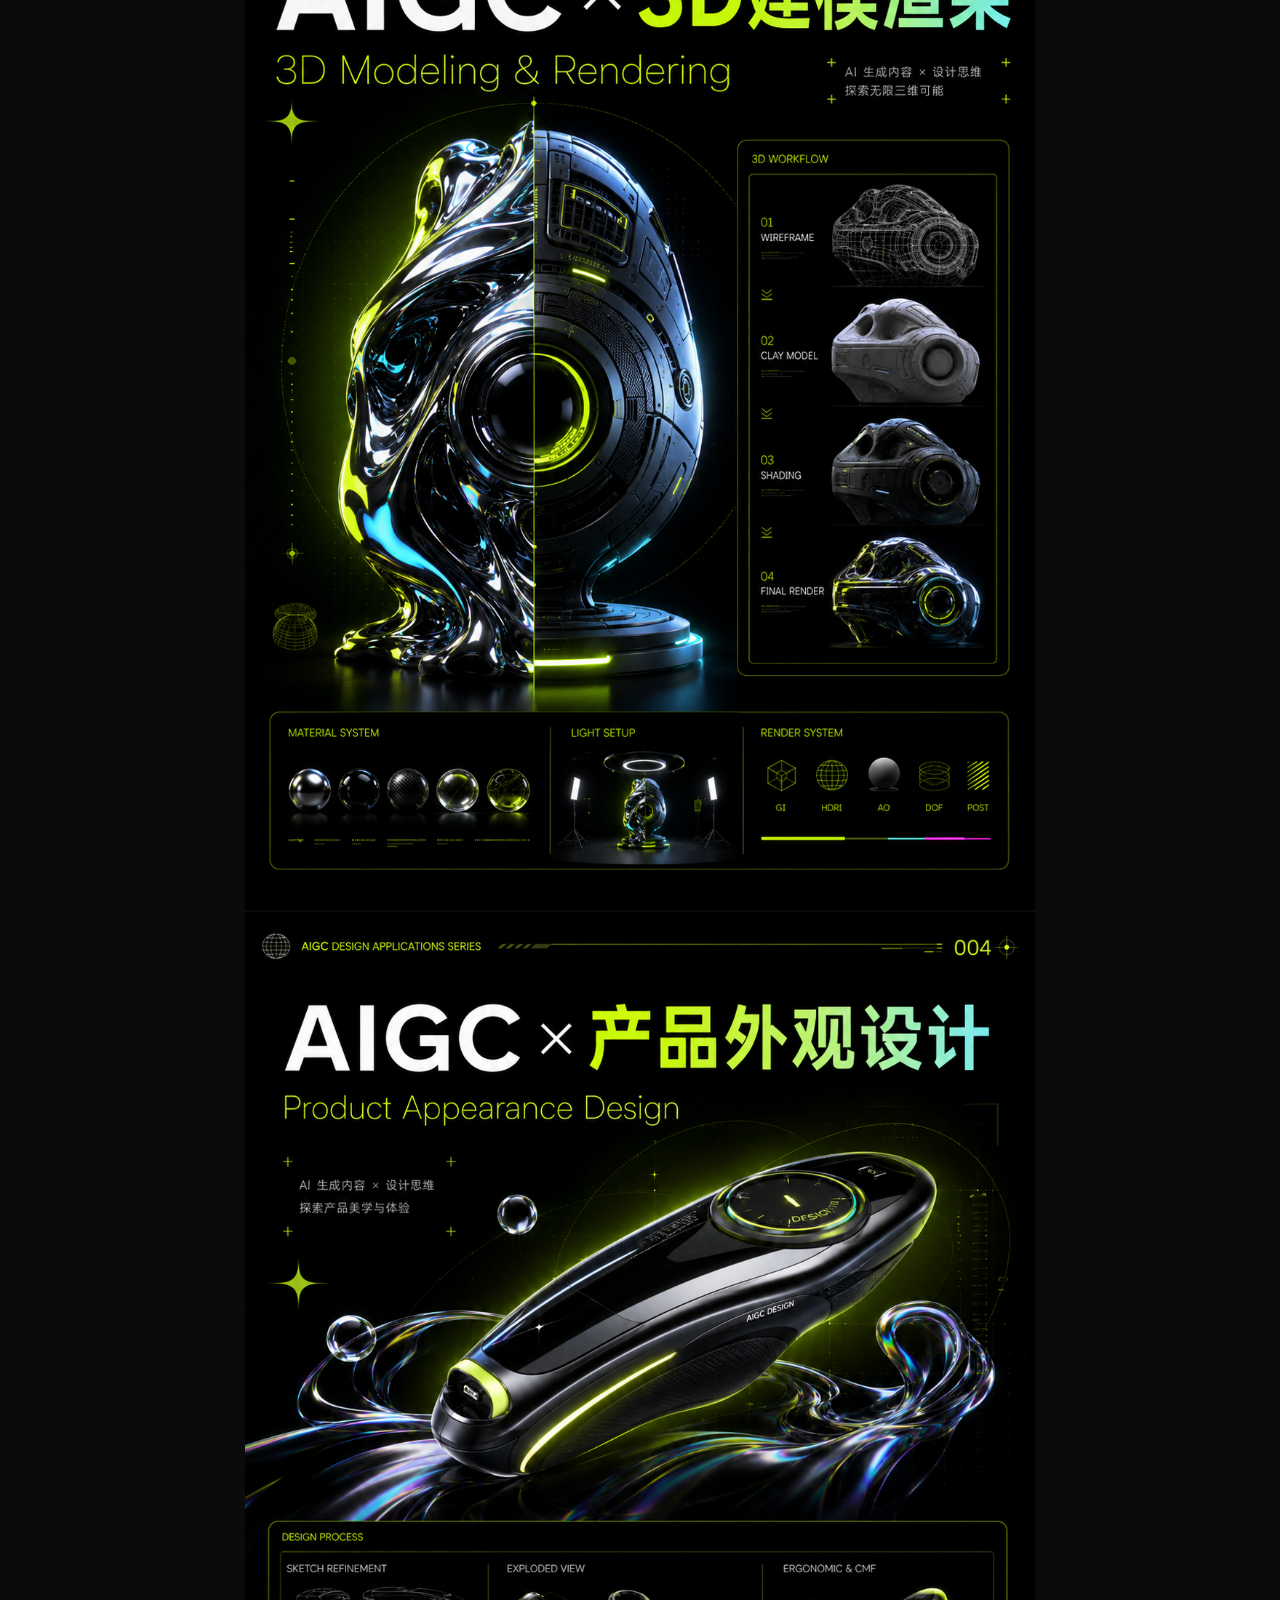
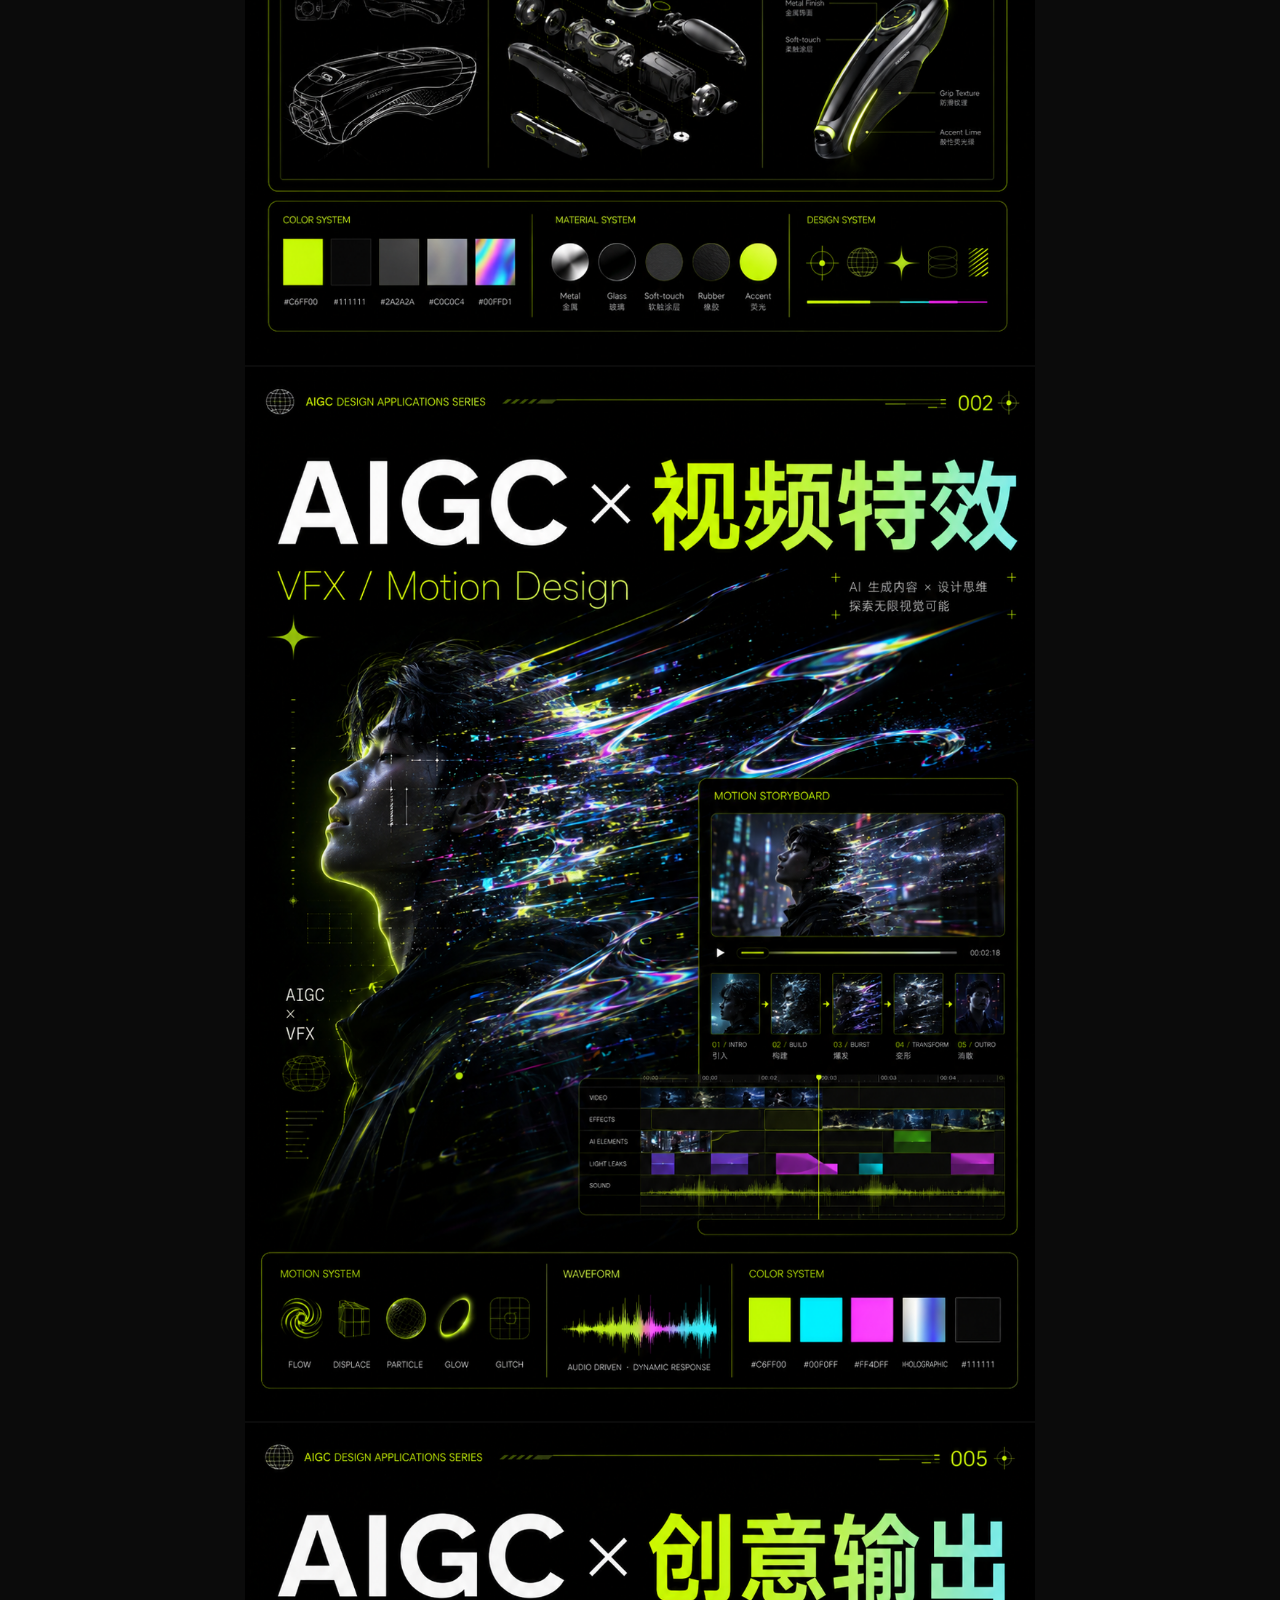
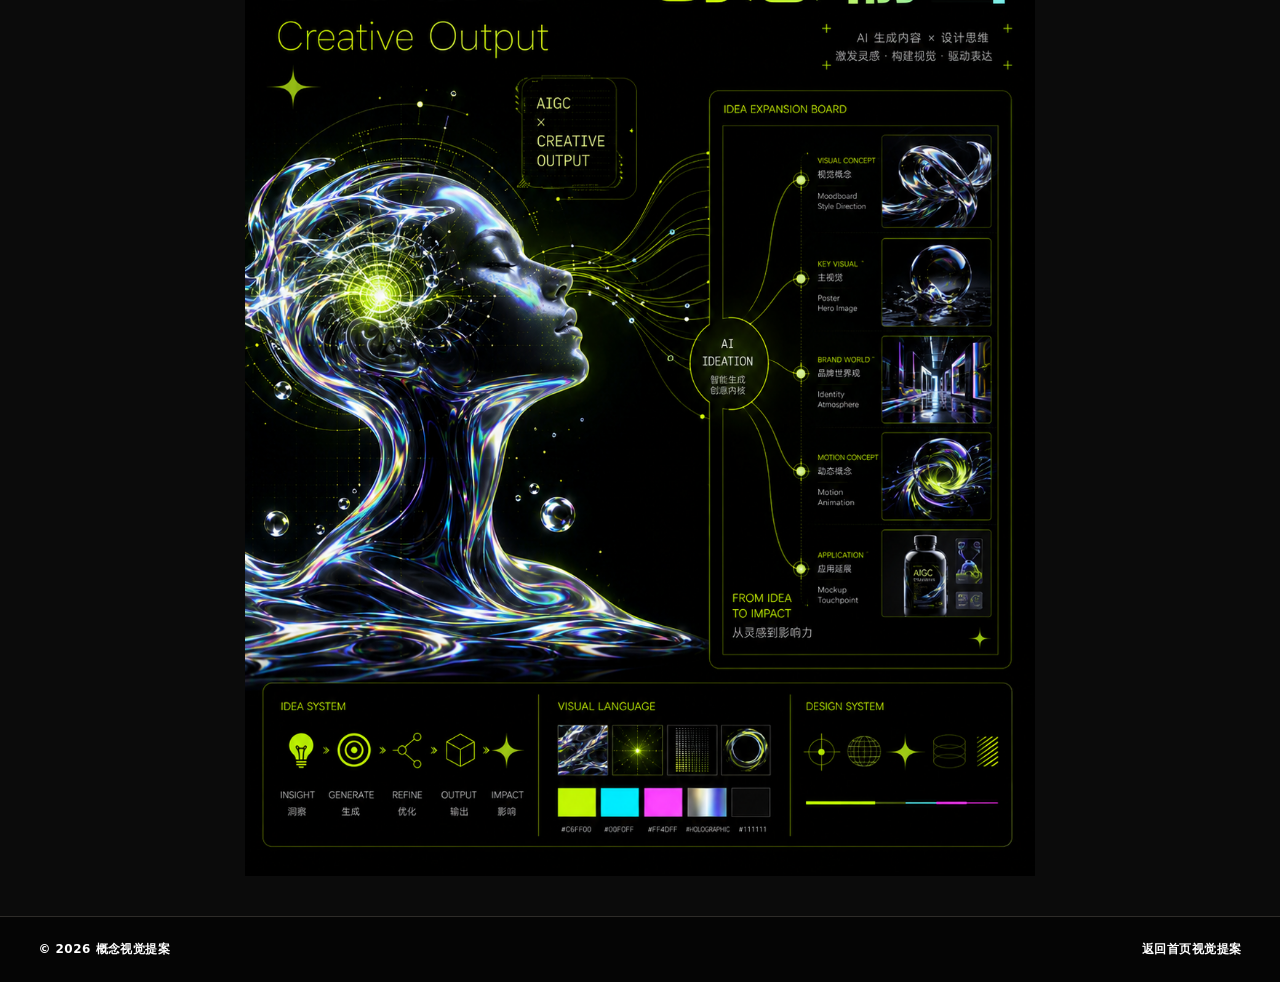
==== commit 1a4f11b4: "update" ====
--- a/aigc-design.html
+++ b/aigc-design.html
@@ -3,56 +3,58 @@
   <head>
     <meta charset="UTF-8" />
     <meta name="viewport" content="width=device-width, initial-scale=1.0" />
-    <title>AIGC 在设计中的应用完整案例 | 个人设计作品集</title>
-    <meta name="description" content="AIGC 在设计中的应用完整案例长图展示。" />
+    <title>概念视觉提案完整案例 | 视觉设计作品集</title>
+    <meta name="description" content="概念视觉提案完整案例展示，呈现从方向探索到版式落地的设计过程。" />
     <link rel="stylesheet" href="styles.css?v=mobile-polish" />
   </head>
   <body class="case-page">
     <header class="site-header">
       <a class="brand" href="index.html#top" aria-label="返回首页">作品集</a>
       <nav class="nav-links" aria-label="案例页导航">
-        <a href="index.html#aigc">返回 AIGC</a>
+        <a href="index.html#aigc">返回视觉提案</a>
         <a href="#static">完整案例</a>
       </nav>
     </header>
 
     <main>
       <section class="case-page-hero">
-        <span>完整案例 / AIGC Design Application</span>
-        <h1>AIGC 在设计中的应用</h1>
+        <span>完整案例 / Concept Visual Proposal</span>
+        <h1>概念视觉提案</h1>
         <p>
-          从生成式视觉探索、方向筛选到商业设计落地，整理为适合连续浏览的长图案例。
+          从方向探索、画面筛选到商业设计落地，整理为适合连续阅读的完整案例。
         </p>
       </section>
 
       <section id="static" class="case-page-section" aria-labelledby="static-title">
         <div class="case-page-heading">
           <span>01</span>
-          <h2 id="static-title">完整方案长卷</h2>
+          <h2 id="static-title">完整方案展示</h2>
         </div>
-        <div class="ip-reference-stack aigc-reference-stack" aria-label="AIGC 在设计中的应用完整案例">
+        <div class="ip-reference-stack aigc-reference-stack" aria-label="概念视觉提案完整案例">
           <figure>
-            <img src="assets/portfolio/aigc-design/1.png" alt="AIGC 在设计中的应用第 1 张" />
+            <img src="assets/portfolio/aigc-design/1.png" alt="概念视觉提案第 1 张" />
           </figure>
           <figure>
-            <img src="assets/portfolio/aigc-design/2.png" alt="AIGC 在设计中的应用第 2 张" />
+            <img src="assets/portfolio/aigc-design/2.png" alt="概念视觉提案第 2 张" />
           </figure>
           <figure>
-            <img src="assets/portfolio/aigc-design/3.png" alt="AIGC 在设计中的应用第 3 张" />
+            <img src="assets/portfolio/aigc-design/3.png" alt="概念视觉提案第 3 张" />
           </figure>
           <figure>
-            <img src="assets/portfolio/aigc-design/4.png" alt="AIGC 在设计中的应用第 4 张" />
+            <img src="assets/portfolio/aigc-design/4.png" alt="概念视觉提案第 4 张" />
           </figure>
           <figure>
-            <img src="assets/portfolio/aigc-design/5.png" alt="AIGC 在设计中的应用第 5 张" />
+            <img src="assets/portfolio/aigc-design/5.png" alt="概念视觉提案第 5 张" />
           </figure>
         </div>
       </section>
     </main>
 
     <footer class="site-footer">
-      <span>© 2026 AIGC 在设计中的应用</span>
-      <a href="index.html#aigc">返回首页 AIGC</a>
+      <span>© 2026 概念视觉提案</span>
+      <a href="index.html#aigc">返回首页视觉提案</a>
     </footer>
   </body>
 </html>
+
+
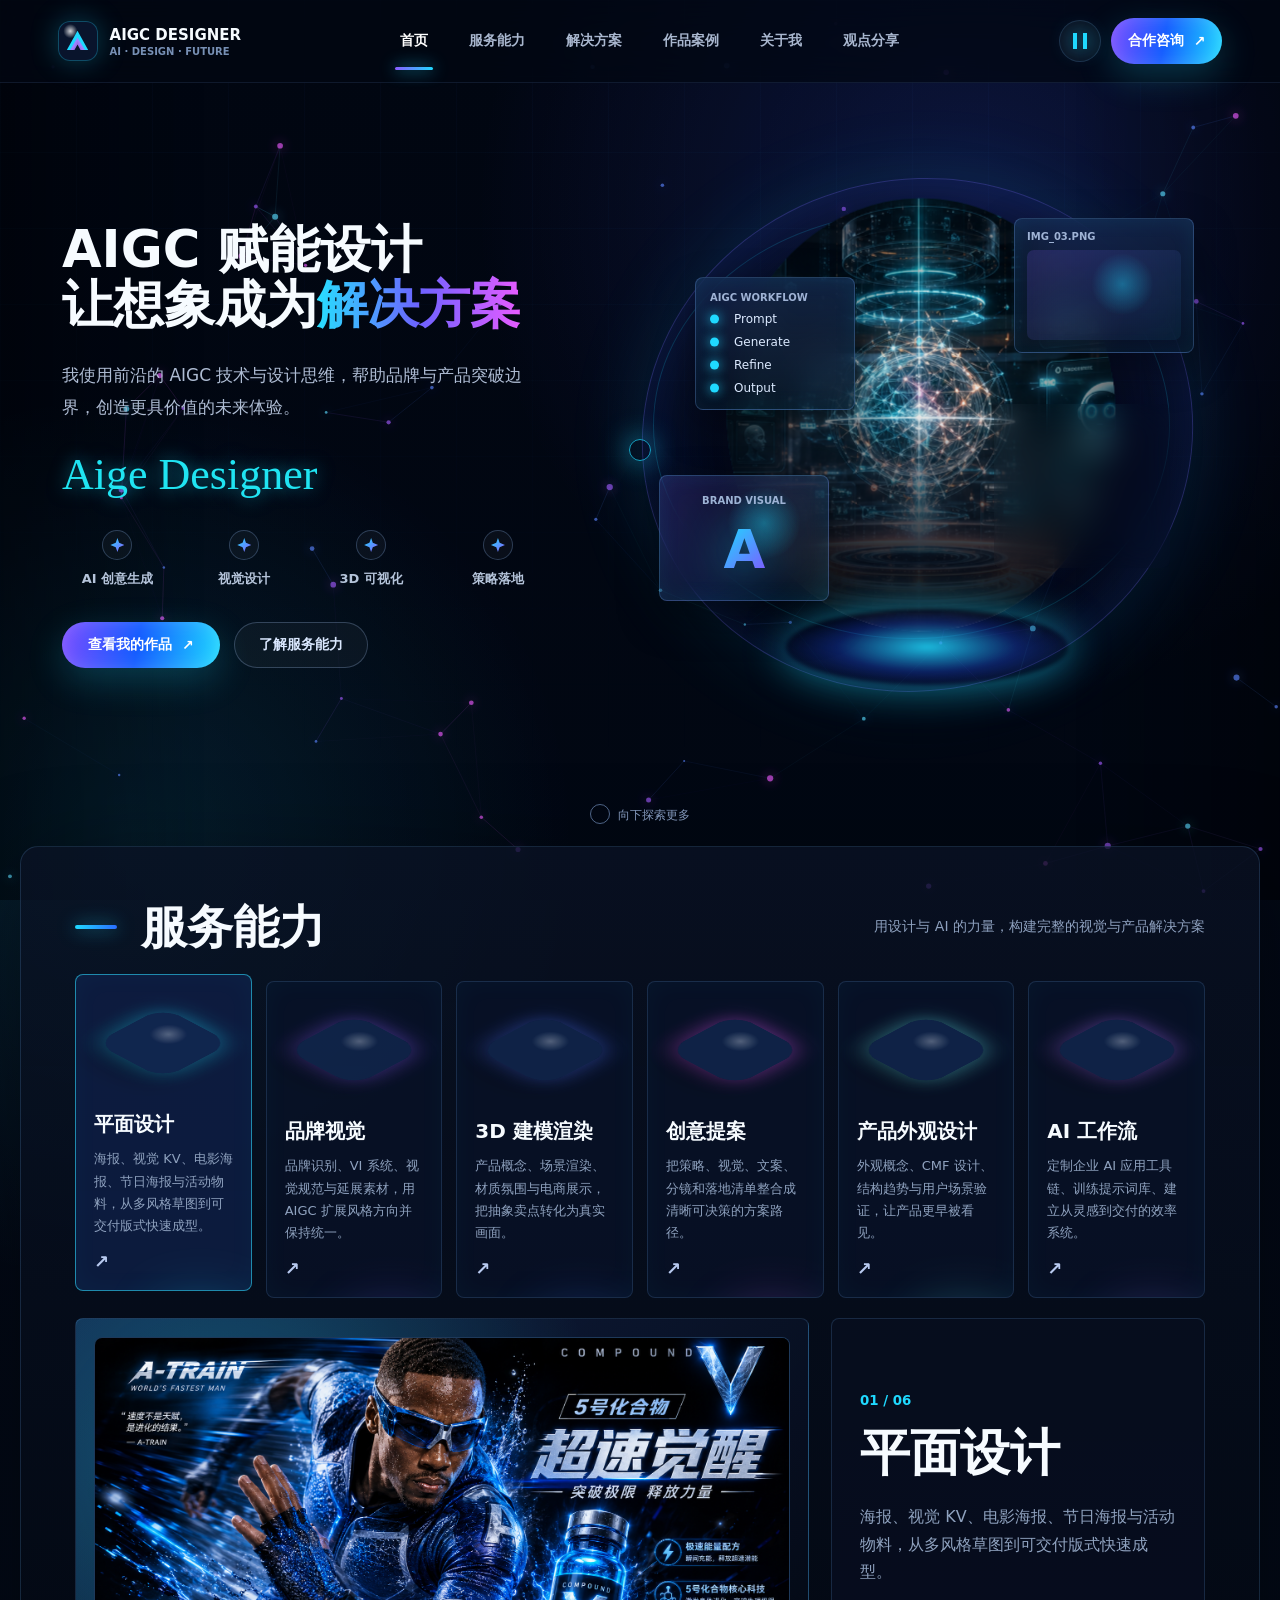
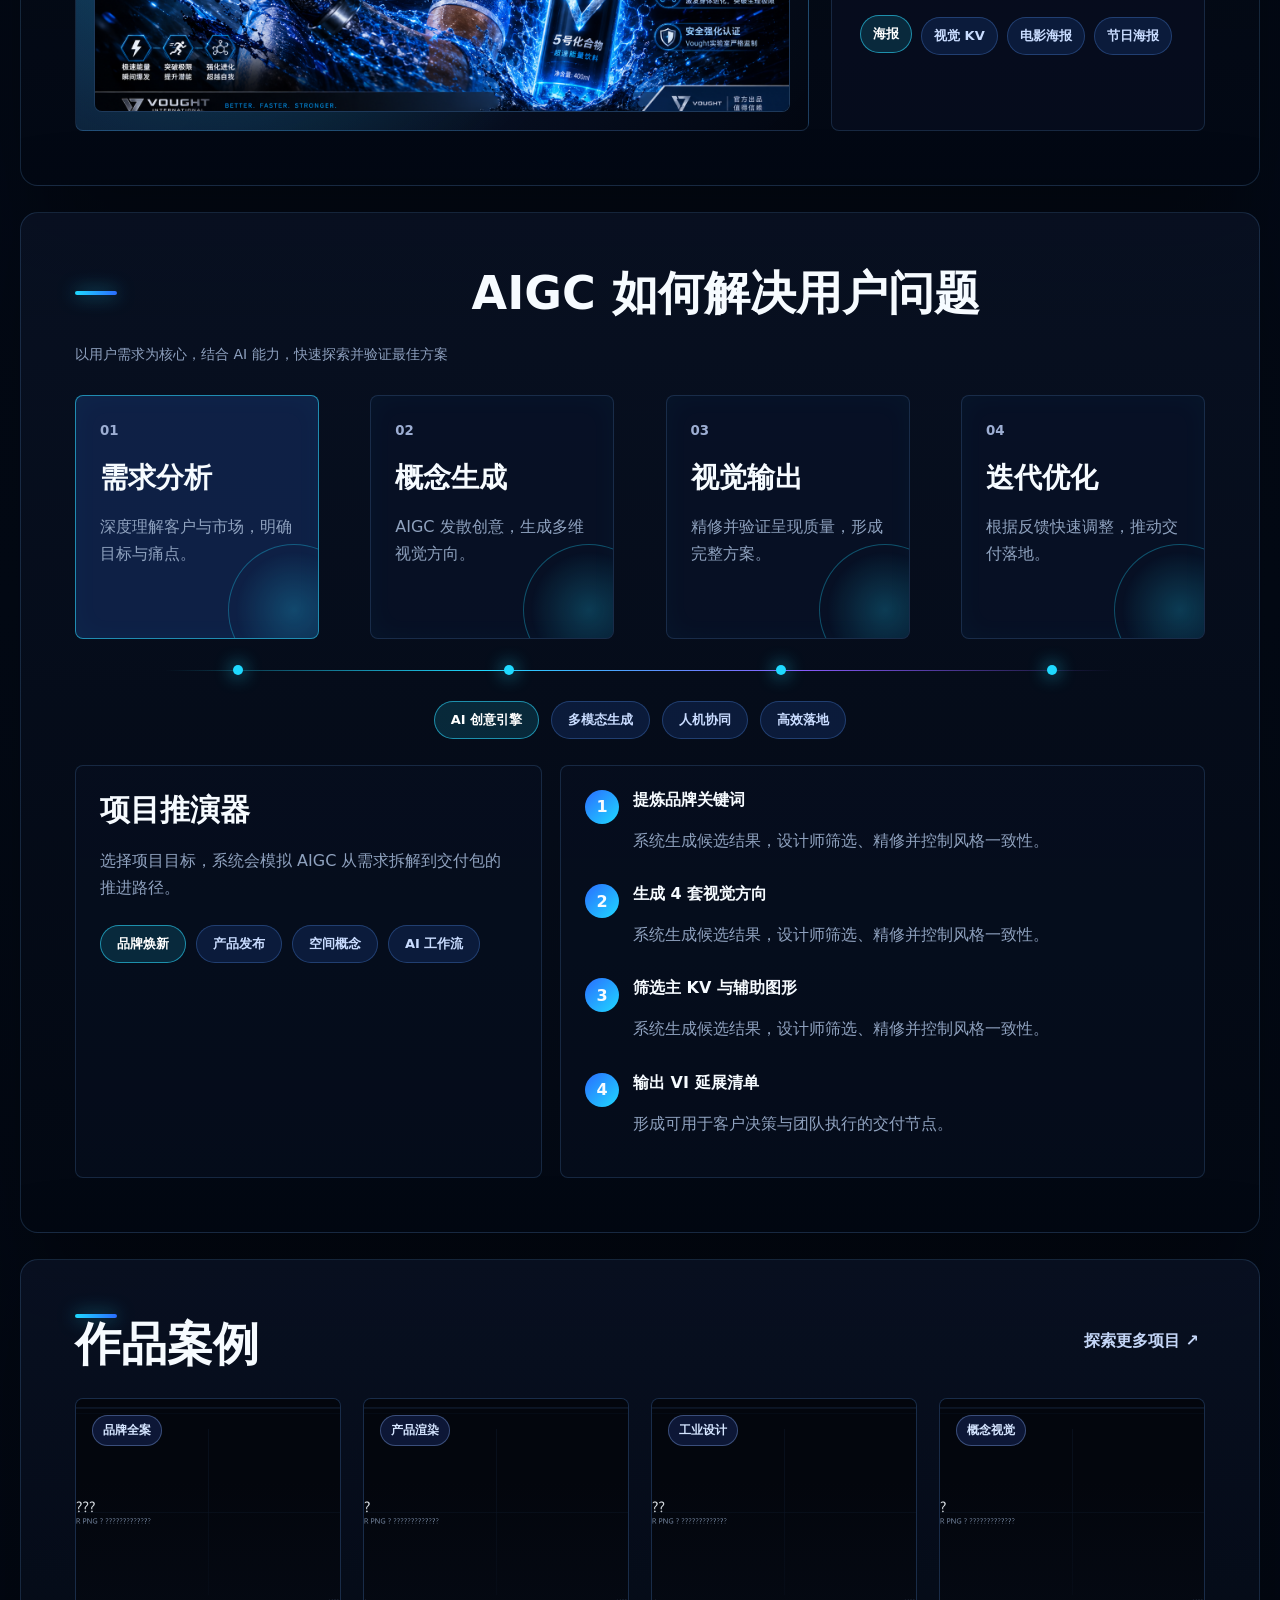
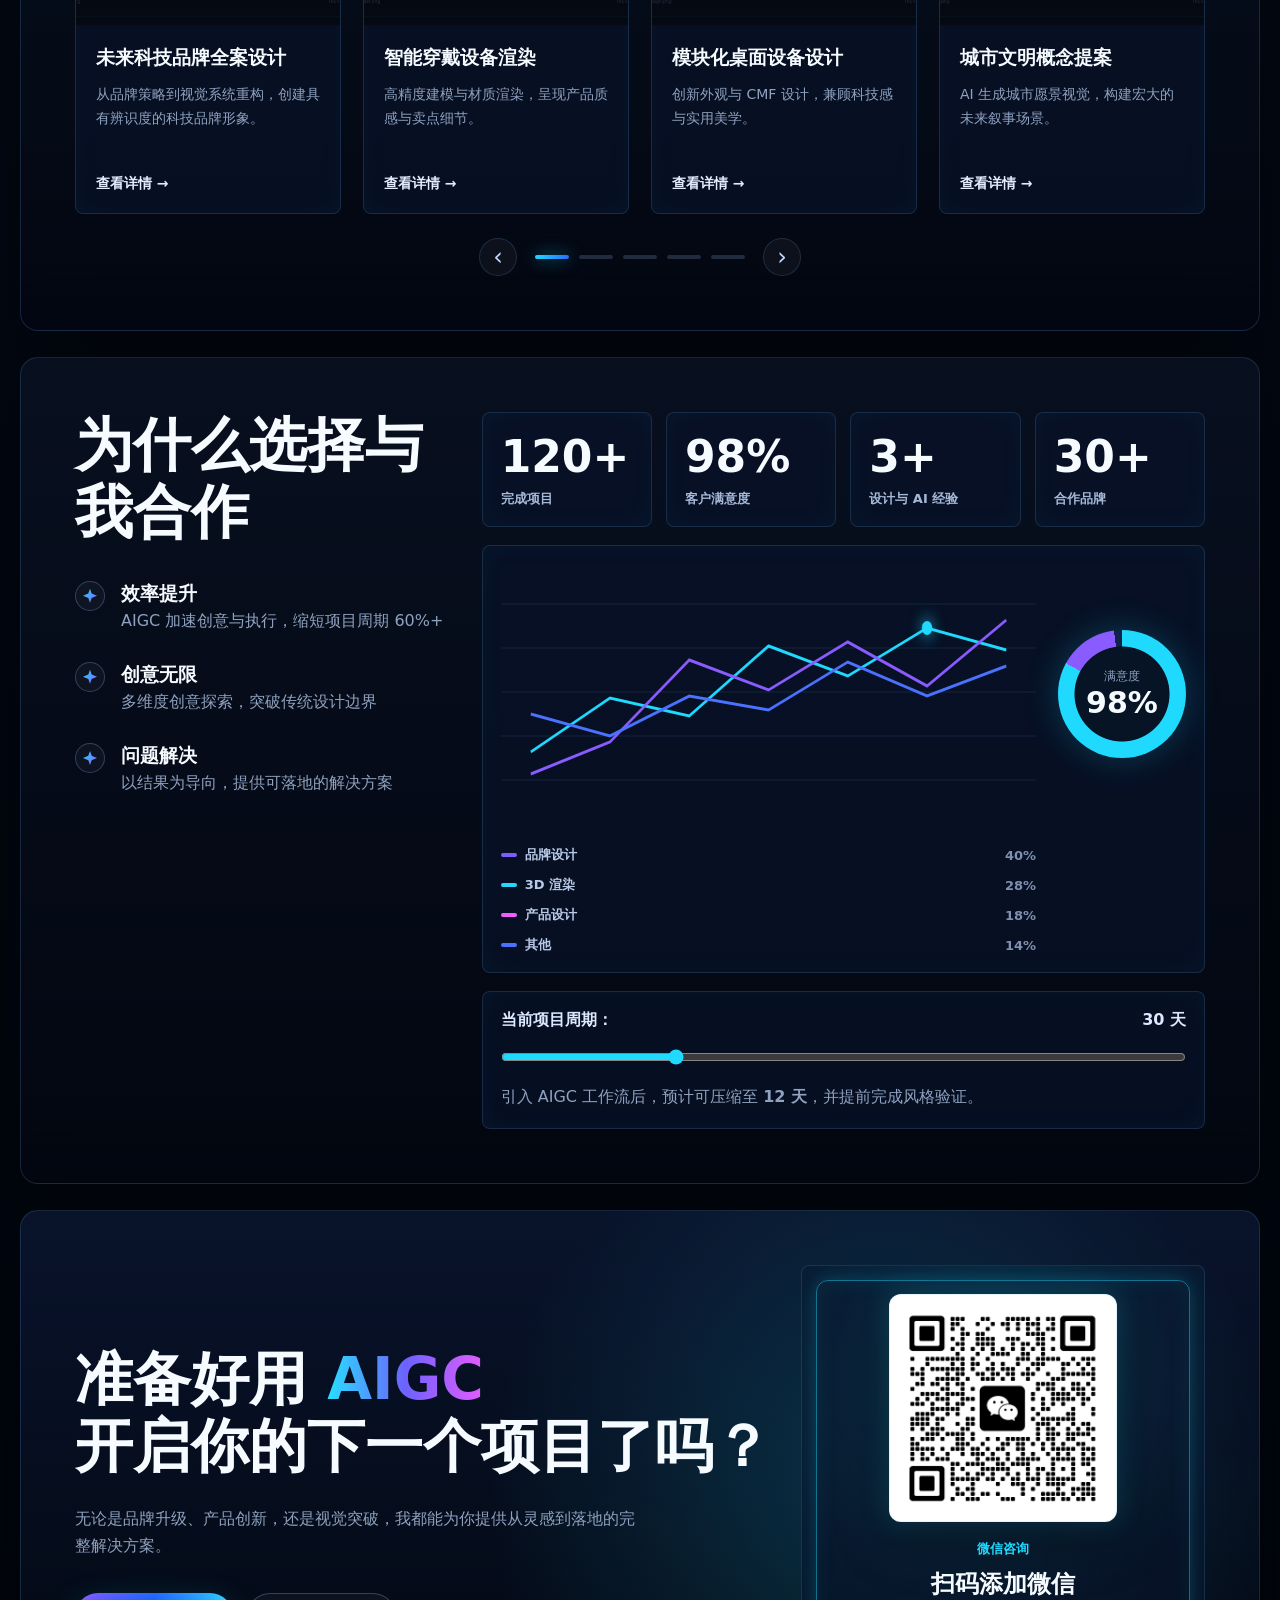
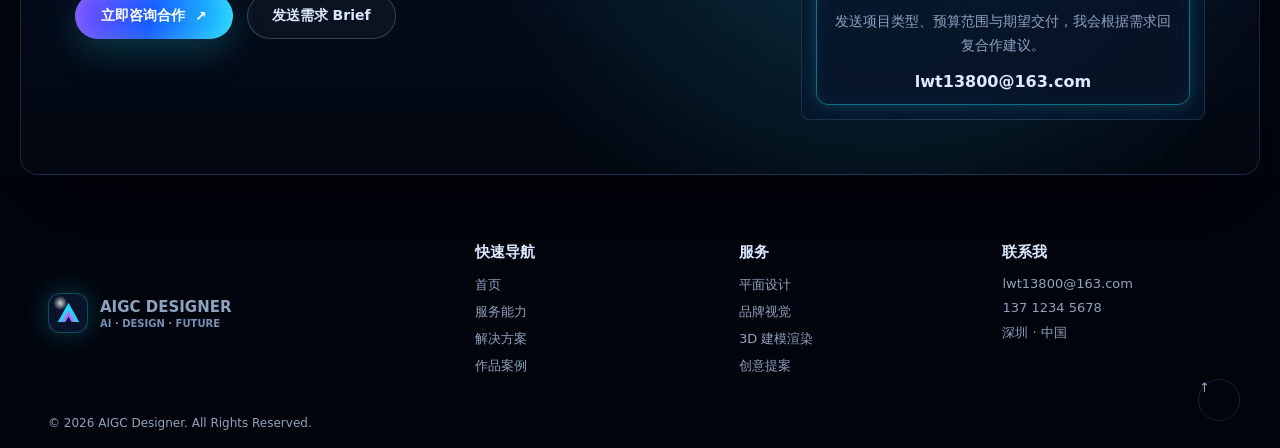
==== commit 2d0a20c5: "update" ====
--- a/aigc-design.html
+++ b/aigc-design.html
@@ -1,60 +1,287 @@
-﻿<!doctype html>
+<!doctype html>
 <html lang="zh-CN">
   <head>
     <meta charset="UTF-8" />
     <meta name="viewport" content="width=device-width, initial-scale=1.0" />
-    <title>概念视觉提案完整案例 | 视觉设计作品集</title>
-    <meta name="description" content="概念视觉提案完整案例展示，呈现从方向探索到版式落地的设计过程。" />
-    <link rel="stylesheet" href="styles.css?v=mobile-polish" />
+    <title>AIGC Designer | AI 赋能设计解决方案</title>
+    <link rel="icon" href="data:image/svg+xml,%3Csvg xmlns='http://www.w3.org/2000/svg' viewBox='0 0 38 38'%3E%3Crect width='38' height='38' rx='10' fill='%23020b18'/%3E%3Cpath d='M19 4 34 31h-8.1L19 18.6 12.1 31H4L19 4Z' fill='%231fd9ff'/%3E%3Cpath d='M19 13.2 29.4 31h-6.1L19 23.2 14.7 31H8.6L19 13.2Z' fill='%238a5cff'/%3E%3C/svg%3E" />
+    <meta
+      name="description"
+      content="AIGC Designer 为品牌、产品和空间项目提供平面设计、品牌视觉、3D 建模渲染、创意提案、产品外观设计与 AI 工作流解决方案。"
+    />
+    <link rel="stylesheet" href="./aigc-design.css" />
   </head>
-  <body class="case-page">
+  <body>
+    <canvas id="neural-canvas" aria-hidden="true"></canvas>
+    <div class="cursor-glow" aria-hidden="true"></div>
+
     <header class="site-header">
-      <a class="brand" href="index.html#top" aria-label="返回首页">作品集</a>
-      <nav class="nav-links" aria-label="案例页导航">
-        <a href="index.html#aigc">返回视觉提案</a>
-        <a href="#static">完整案例</a>
+      <a class="brand" href="#home" aria-label="AIGC Designer 首页">
+        <span class="brand-mark" aria-hidden="true">
+          <svg viewBox="0 0 38 38" role="img">
+            <path d="M19 4 34 31h-8.1L19 18.6 12.1 31H4L19 4Z" />
+            <path d="M19 13.2 29.4 31h-6.1L19 23.2 14.7 31H8.6L19 13.2Z" />
+          </svg>
+        </span>
+        <span>
+          <strong>AIGC DESIGNER</strong>
+          <small>AI · DESIGN · FUTURE</small>
+        </span>
+      </a>
+
+      <nav class="nav" aria-label="主导航">
+        <a class="is-active" href="#home">首页</a>
+        <a href="#services">服务能力</a>
+        <a href="#solution">解决方案</a>
+        <a href="#cases">作品案例</a>
+        <a href="#why">关于我</a>
+        <a href="#brief">观点分享</a>
       </nav>
+
+      <div class="header-actions">
+        <button class="icon-button" id="motion-toggle" type="button" aria-label="暂停动态效果">
+          <span class="pause-icon"></span>
+        </button>
+        <a class="pill-button" href="#brief">合作咨询 <span>↗</span></a>
+      </div>
     </header>
 
-    <main>
-      <section class="case-page-hero">
-        <span>完整案例 / Concept Visual Proposal</span>
-        <h1>概念视觉提案</h1>
-        <p>
-          从方向探索、画面筛选到商业设计落地，整理为适合连续阅读的完整案例。
-        </p>
-      </section>
-
-      <section id="static" class="case-page-section" aria-labelledby="static-title">
-        <div class="case-page-heading">
-          <span>01</span>
-          <h2 id="static-title">完整方案展示</h2>
-        </div>
-        <div class="ip-reference-stack aigc-reference-stack" aria-label="概念视觉提案完整案例">
-          <figure>
-            <img src="assets/portfolio/aigc-design/1.png" alt="概念视觉提案第 1 张" />
-          </figure>
-          <figure>
-            <img src="assets/portfolio/aigc-design/2.png" alt="概念视觉提案第 2 张" />
-          </figure>
-          <figure>
-            <img src="assets/portfolio/aigc-design/3.png" alt="概念视觉提案第 3 张" />
-          </figure>
-          <figure>
-            <img src="assets/portfolio/aigc-design/4.png" alt="概念视觉提案第 4 张" />
-          </figure>
-          <figure>
-            <img src="assets/portfolio/aigc-design/5.png" alt="概念视觉提案第 5 张" />
-          </figure>
-        </div>
+    <main id="home">
+      <section class="hero">
+        <div class="hero-copy">
+          <h1>AIGC 赋能设计<br />让想象成为<span>解决方案</span></h1>
+          <p>
+            我使用前沿的 AIGC 技术与设计思维，帮助品牌与产品突破边界，创造更具价值的未来体验。
+          </p>
+          <div class="signature">Aige Designer</div>
+          <ul class="hero-capabilities" aria-label="核心能力">
+            <li><i data-icon="spark"></i>AI 创意生成</li>
+            <li><i data-icon="pen"></i>视觉设计</li>
+            <li><i data-icon="cube"></i>3D 可视化</li>
+            <li><i data-icon="motion"></i>策略落地</li>
+          </ul>
+          <div class="hero-actions">
+            <a class="primary-button" href="#cases">查看我的作品 <span>↗</span></a>
+            <a class="secondary-button" href="#solution">了解服务能力</a>
+          </div>
+        </div>
+
+        <div class="hero-stage" id="hero-stage" aria-label="AIGC 设计工作台可视化">
+          <div class="halo halo-a"></div>
+          <div class="halo halo-b"></div>
+          <div class="portrait-shell">
+            <img src="./assets/aigc-designer/aigc-command-center.png" alt="AIGC 多模态创意工作台" />
+          </div>
+          <div class="holo-base"></div>
+          <div class="float-panel workflow-card" data-depth="18">
+            <small>AIGC WORKFLOW</small>
+            <span>Prompt</span>
+            <span>Generate</span>
+            <span>Refine</span>
+            <span>Output</span>
+          </div>
+          <div class="float-panel image-card" data-depth="-12">
+            <small>IMG_03.PNG</small>
+            <div class="mini-preview"></div>
+          </div>
+          <div class="float-panel model-card" data-depth="10">
+            <small>3D MODEL</small>
+            <div class="cube">
+              <i></i><i></i><i></i>
+            </div>
+          </div>
+          <div class="float-panel brand-card" data-depth="-16">
+            <small>BRAND VISUAL</small>
+            <strong>A</strong>
+          </div>
+        </div>
+        <a class="scroll-hint" href="#services">向下探索更多</a>
+      </section>
+
+      <section class="section services" id="services">
+        <div class="section-title">
+          <span></span>
+          <h2>服务能力</h2>
+          <p>用设计与 AI 的力量，构建完整的视觉与产品解决方案</p>
+        </div>
+        <div class="service-grid" id="service-grid"></div>
+        <div class="service-lab">
+          <div class="service-visual" aria-live="polite">
+            <div class="work-preview" id="work-preview">
+              <div class="work-frame" id="work-frame"></div>
+              <div class="work-caption">
+                <small id="work-type">海报</small>
+                <strong id="work-name">未来科技品牌发布海报</strong>
+              </div>
+            </div>
+            <div class="service-orbit"></div>
+            <div class="service-object" id="service-object"></div>
+          </div>
+          <div class="service-copy">
+            <small id="service-index">01 / 06</small>
+            <h3 id="service-title">平面设计</h3>
+            <p id="service-desc"></p>
+            <div class="tag-row" id="service-tags" aria-label="切换作品类型"></div>
+          </div>
+        </div>
+      </section>
+
+      <section class="section solution" id="solution">
+        <div class="section-title wide">
+          <span></span>
+          <h2>AIGC 如何解决用户问题</h2>
+          <p>以用户需求为核心，结合 AI 能力，快速探索并验证最佳方案</p>
+        </div>
+        <div class="process-board">
+          <div class="process-cards" id="process-cards"></div>
+          <div class="process-line" aria-hidden="true">
+            <span></span><span></span><span></span><span></span>
+          </div>
+          <div class="engine-row">
+            <button type="button" data-engine="AI 创意引擎">AI 创意引擎</button>
+            <button type="button" data-engine="多模态生成">多模态生成</button>
+            <button type="button" data-engine="人机协同">人机协同</button>
+            <button type="button" data-engine="高效落地">高效落地</button>
+          </div>
+        </div>
+
+        <div class="simulator">
+          <div>
+            <h3>项目推演器</h3>
+            <p>选择项目目标，系统会模拟 AIGC 从需求拆解到交付包的推进路径。</p>
+            <div class="sim-tabs" id="sim-tabs"></div>
+          </div>
+          <div class="sim-output" id="sim-output" aria-live="polite"></div>
+        </div>
+      </section>
+
+      <section class="section cases" id="cases">
+        <div class="section-title split">
+          <div>
+            <span></span>
+            <h2>作品案例</h2>
+          </div>
+          <button class="text-button" id="shuffle-cases" type="button">探索更多项目 ↗</button>
+        </div>
+        <div class="case-viewport">
+          <div class="case-track" id="case-track"></div>
+        </div>
+        <div class="case-controls">
+          <button class="round-button" id="case-prev" type="button" aria-label="上一个案例">‹</button>
+          <div class="dots" id="case-dots"></div>
+          <button class="round-button" id="case-next" type="button" aria-label="下一个案例">›</button>
+        </div>
+      </section>
+
+      <section class="section why" id="why">
+        <div class="why-copy">
+          <h2>为什么选择与我合作</h2>
+          <div class="reason-list">
+            <article>
+              <i data-icon="speed"></i>
+              <div>
+                <h3>效率提升</h3>
+                <p>AIGC 加速创意与执行，缩短项目周期 60%+</p>
+              </div>
+            </article>
+            <article>
+              <i data-icon="idea"></i>
+              <div>
+                <h3>创意无限</h3>
+                <p>多维度创意探索，突破传统设计边界</p>
+              </div>
+            </article>
+            <article>
+              <i data-icon="solve"></i>
+              <div>
+                <h3>问题解决</h3>
+                <p>以结果为导向，提供可落地的解决方案</p>
+              </div>
+            </article>
+          </div>
+        </div>
+        <div class="metric-panel">
+          <div class="metric-grid">
+            <article><strong data-count="120">0</strong><span>完成项目</span></article>
+            <article><strong data-count="98">0</strong><span>客户满意度</span></article>
+            <article><strong data-count="3">0</strong><span>设计与 AI 经验</span></article>
+            <article><strong data-count="30">0</strong><span>合作品牌</span></article>
+          </div>
+          <div class="chart-card">
+            <canvas id="chart-canvas" width="720" height="260" aria-label="设计效率可视化曲线"></canvas>
+            <div class="radial-score">
+              <span>满意度</span>
+              <strong>98%</strong>
+            </div>
+            <ul>
+              <li><b style="--c:#7c5cff"></b>品牌设计 <span>40%</span></li>
+              <li><b style="--c:#23d7ff"></b>3D 渲染 <span>28%</span></li>
+              <li><b style="--c:#f35cff"></b>产品设计 <span>18%</span></li>
+              <li><b style="--c:#4b72ff"></b>其他 <span>14%</span></li>
+            </ul>
+          </div>
+          <div class="calculator">
+            <label for="duration">当前项目周期：<strong id="duration-label">30 天</strong></label>
+            <input id="duration" type="range" min="10" max="90" value="30" />
+            <p>引入 AIGC 工作流后，预计可压缩至 <strong id="saved-days">12 天</strong>，并提前完成风格验证。</p>
+          </div>
+        </div>
+      </section>
+
+      <section class="section cta" id="brief">
+        <div class="cta-copy">
+          <h2>准备好用 <span>AIGC</span><br />开启你的下一个项目了吗？</h2>
+          <p>无论是品牌升级、产品创新，还是视觉突破，我都能为你提供从灵感到落地的完整解决方案。</p>
+          <div class="hero-actions">
+            <button class="primary-button" id="generate-brief" type="button">立即咨询合作 <span>↗</span></button>
+            <a class="secondary-button" href="mailto:lwt13800@163.com">发送需求 Brief</a>
+          </div>
+        </div>
+        <aside class="wechat-card" aria-label="微信合作咨询">
+          <div class="wechat-qr">
+            <img src="./assets/aigc-designer/wechat-qr.png" alt="微信二维码" />
+          </div>
+          <div class="wechat-copy">
+            <span>微信咨询</span>
+            <h3>扫码添加微信</h3>
+            <p>发送项目类型、预算范围与期望交付，我会根据需求回复合作建议。</p>
+            <a href="mailto:lwt13800@163.com">lwt13800@163.com</a>
+          </div>
+        </aside>
       </section>
     </main>
 
-    <footer class="site-footer">
-      <span>© 2026 概念视觉提案</span>
-      <a href="index.html#aigc">返回首页视觉提案</a>
+    <footer class="footer">
+      <div class="brand footer-brand">
+        <span class="brand-mark" aria-hidden="true">
+          <svg viewBox="0 0 38 38"><path d="M19 4 34 31h-8.1L19 18.6 12.1 31H4L19 4Z" /><path d="M19 13.2 29.4 31h-6.1L19 23.2 14.7 31H8.6L19 13.2Z" /></svg>
+        </span>
+        <span><strong>AIGC DESIGNER</strong><small>AI · DESIGN · FUTURE</small></span>
+      </div>
+      <div>
+        <h3>快速导航</h3>
+        <a href="#home">首页</a>
+        <a href="#services">服务能力</a>
+        <a href="#solution">解决方案</a>
+        <a href="#cases">作品案例</a>
+      </div>
+      <div>
+        <h3>服务</h3>
+        <a href="#services">平面设计</a>
+        <a href="#services">品牌视觉</a>
+        <a href="#services">3D 建模渲染</a>
+        <a href="#services">创意提案</a>
+      </div>
+      <div>
+        <h3>联系我</h3>
+        <a href="mailto:lwt13800@163.com">lwt13800@163.com</a>
+        <a href="tel:13712345678">137 1234 5678</a>
+        <span>深圳 · 中国</span>
+      </div>
+      <p class="copyright">© 2026 AIGC Designer. All Rights Reserved.</p>
+      <a class="to-top" href="#home" aria-label="回到顶部">↑</a>
     </footer>
+
+    <script src="./aigc-design.js"></script>
   </body>
 </html>
-
-
--- a/aigc-design.css
+++ b/aigc-design.css
@@ -0,0 +1,1679 @@
+:root {
+  color-scheme: dark;
+  --bg: #020713;
+  --panel: rgba(8, 16, 34, 0.78);
+  --panel-strong: rgba(10, 22, 48, 0.92);
+  --line: rgba(116, 181, 255, 0.17);
+  --line-hot: rgba(45, 219, 255, 0.58);
+  --text: #f6fbff;
+  --muted: #8fa2bf;
+  --cyan: #1fd9ff;
+  --blue: #2a6dff;
+  --violet: #8a5cff;
+  --pink: #e657ff;
+  --radius: 8px;
+  --shadow: 0 28px 100px rgba(0, 0, 0, 0.42);
+}
+
+* {
+  box-sizing: border-box;
+}
+
+html {
+  scroll-behavior: smooth;
+}
+
+body {
+  margin: 0;
+  min-width: 320px;
+  background:
+    radial-gradient(circle at 76% 4%, rgba(61, 91, 255, 0.22), transparent 31rem),
+    radial-gradient(circle at 10% 16%, rgba(31, 217, 255, 0.12), transparent 28rem),
+    linear-gradient(180deg, #020713 0%, #030a17 42%, #01040b 100%);
+  color: var(--text);
+  font-family:
+    Inter, ui-sans-serif, system-ui, -apple-system, BlinkMacSystemFont, "Segoe UI",
+    "Microsoft YaHei", sans-serif;
+  overflow-x: hidden;
+}
+
+body::before {
+  position: fixed;
+  inset: 0;
+  z-index: -3;
+  content: "";
+  background-image:
+    linear-gradient(rgba(70, 164, 255, 0.04) 1px, transparent 1px),
+    linear-gradient(90deg, rgba(70, 164, 255, 0.035) 1px, transparent 1px);
+  background-size: 76px 76px;
+  mask-image: linear-gradient(to bottom, #000 0%, transparent 88%);
+}
+
+body::after {
+  position: fixed;
+  inset: 0;
+  z-index: -2;
+  pointer-events: none;
+  content: "";
+  background: linear-gradient(90deg, rgba(0, 0, 0, 0.34), transparent 16%, transparent 84%, rgba(0, 0, 0, 0.38));
+}
+
+a {
+  color: inherit;
+  text-decoration: none;
+}
+
+button,
+input,
+select,
+textarea {
+  font: inherit;
+}
+
+button {
+  color: inherit;
+}
+
+#neural-canvas {
+  position: fixed;
+  inset: 0;
+  z-index: -1;
+  width: 100%;
+  height: 100%;
+  opacity: 0.88;
+}
+
+.cursor-glow {
+  position: fixed;
+  left: var(--x, 50%);
+  top: var(--y, 50%);
+  z-index: 20;
+  width: 22px;
+  height: 22px;
+  border: 1px solid rgba(31, 217, 255, 0.72);
+  border-radius: 50%;
+  box-shadow: 0 0 28px rgba(31, 217, 255, 0.72);
+  pointer-events: none;
+  transform: translate(-50%, -50%);
+  transition: width 140ms ease, height 140ms ease, opacity 140ms ease;
+}
+
+.site-header {
+  position: fixed;
+  top: 0;
+  left: 0;
+  right: 0;
+  z-index: 12;
+  display: grid;
+  grid-template-columns: auto 1fr auto;
+  align-items: center;
+  gap: 26px;
+  padding: 18px clamp(20px, 4.5vw, 64px);
+  border-bottom: 1px solid rgba(128, 185, 255, 0.11);
+  background: rgba(2, 7, 19, 0.72);
+  backdrop-filter: blur(18px);
+}
+
+.brand {
+  display: inline-flex;
+  align-items: center;
+  gap: 12px;
+}
+
+.brand-mark {
+  display: grid;
+  width: 40px;
+  height: 40px;
+  place-items: center;
+  border: 1px solid rgba(31, 217, 255, 0.28);
+  border-radius: 12px;
+  background: radial-gradient(circle at 30% 24%, rgba(255, 255, 255, 0.8), transparent 18%), rgba(14, 28, 58, 0.7);
+  box-shadow: 0 0 28px rgba(31, 217, 255, 0.28);
+}
+
+.brand-mark svg {
+  width: 27px;
+  height: 27px;
+  fill: url("#logoGradient");
+}
+
+.brand-mark path:first-child {
+  fill: #1fd9ff;
+}
+
+.brand-mark path:last-child {
+  fill: #a879ff;
+  opacity: 0.92;
+}
+
+.brand strong,
+.brand small {
+  display: block;
+}
+
+.brand strong {
+  font-size: 15px;
+  letter-spacing: 0;
+}
+
+.brand small {
+  margin-top: 2px;
+  color: #7790b5;
+  font-size: 10px;
+  font-weight: 700;
+}
+
+.nav {
+  justify-self: center;
+  display: flex;
+  gap: clamp(16px, 3.2vw, 42px);
+  color: #a9b7cf;
+  font-size: 14px;
+  font-weight: 700;
+}
+
+.nav a {
+  position: relative;
+  padding: 8px 0;
+}
+
+.nav a::after {
+  position: absolute;
+  left: 50%;
+  bottom: -12px;
+  width: 0;
+  height: 3px;
+  content: "";
+  border-radius: 999px;
+  background: linear-gradient(90deg, var(--violet), var(--cyan));
+  box-shadow: 0 0 16px rgba(31, 217, 255, 0.92);
+  transform: translateX(-50%);
+  transition: width 180ms ease;
+}
+
+.nav a:hover,
+.nav a.is-active {
+  color: #fff;
+}
+
+.nav a:hover::after,
+.nav a.is-active::after {
+  width: 38px;
+}
+
+.header-actions {
+  display: flex;
+  align-items: center;
+  gap: 10px;
+}
+
+.icon-button,
+.round-button {
+  display: grid;
+  place-items: center;
+  border: 1px solid var(--line);
+  background: rgba(255, 255, 255, 0.04);
+  cursor: pointer;
+}
+
+.icon-button {
+  width: 42px;
+  height: 42px;
+  border-radius: 999px;
+}
+
+.pause-icon {
+  width: 14px;
+  height: 16px;
+  border-inline: 4px solid var(--cyan);
+  filter: drop-shadow(0 0 10px var(--cyan));
+}
+
+.is-paused .pause-icon {
+  width: 0;
+  height: 0;
+  border-block: 8px solid transparent;
+  border-left: 14px solid var(--pink);
+  border-right: 0;
+}
+
+.pill-button,
+.primary-button,
+.secondary-button {
+  display: inline-flex;
+  min-height: 46px;
+  align-items: center;
+  justify-content: center;
+  gap: 10px;
+  border-radius: 999px;
+  font-size: 14px;
+  font-weight: 800;
+  white-space: nowrap;
+}
+
+.pill-button,
+.primary-button {
+  border: 0;
+  background: linear-gradient(100deg, #7b4dff 0%, #155dff 48%, #1fd9ff 100%);
+  color: #fff;
+  box-shadow: 0 12px 36px rgba(31, 217, 255, 0.22), inset 0 0 18px rgba(255, 255, 255, 0.16);
+}
+
+.pill-button {
+  padding: 0 17px;
+}
+
+.primary-button {
+  padding: 0 26px;
+  cursor: pointer;
+}
+
+.secondary-button {
+  border: 1px solid rgba(138, 166, 205, 0.32);
+  background: rgba(255, 255, 255, 0.035);
+  color: #dae8ff;
+  padding: 0 24px;
+  cursor: pointer;
+}
+
+.secondary-button.full {
+  width: 100%;
+}
+
+.hero {
+  position: relative;
+  display: grid;
+  min-height: 94svh;
+  grid-template-columns: minmax(460px, 0.9fr) minmax(460px, 1.1fr);
+  align-items: center;
+  gap: clamp(26px, 5vw, 78px);
+  padding: 114px clamp(20px, 5vw, 62px) 70px;
+}
+
+.hero-copy {
+  position: relative;
+  z-index: 2;
+  max-width: 760px;
+}
+
+.hero h1,
+.section h2 {
+  margin: 0;
+  letter-spacing: 0;
+}
+
+.hero h1 {
+  font-size: clamp(46px, 4vw, 54px);
+  line-height: 1.08;
+}
+
+.hero h1 span,
+.cta h2 span {
+  color: transparent;
+  background: linear-gradient(90deg, #27dfff, #6d62ff, #e75bff);
+  -webkit-background-clip: text;
+  background-clip: text;
+}
+
+.hero-copy > p {
+  max-width: 560px;
+  margin: 26px 0 0;
+  color: #aebcd3;
+  font-size: 17px;
+  line-height: 1.9;
+}
+
+.signature {
+  margin: 26px 0 30px;
+  color: #20e4f2;
+  font-family: "Segoe Script", "Microsoft YaHei", cursive;
+  font-size: clamp(26px, 3.5vw, 44px);
+  text-shadow: 0 0 18px rgba(31, 217, 255, 0.56);
+}
+
+.hero-capabilities {
+  display: grid;
+  max-width: 500px;
+  grid-template-columns: repeat(4, minmax(0, 1fr));
+  gap: 16px;
+  margin: 0 0 34px;
+  padding: 0;
+  list-style: none;
+  color: #b5c4da;
+  font-size: 13px;
+  font-weight: 700;
+}
+
+.hero-capabilities li {
+  display: grid;
+  justify-items: center;
+  gap: 10px;
+  text-align: center;
+}
+
+[data-icon] {
+  display: inline-grid;
+  width: 30px;
+  height: 30px;
+  place-items: center;
+  border: 1px solid rgba(151, 192, 255, 0.26);
+  border-radius: 50%;
+  background: rgba(255, 255, 255, 0.035);
+}
+
+[data-icon]::before {
+  width: 14px;
+  height: 14px;
+  content: "";
+  background: linear-gradient(135deg, var(--cyan), var(--violet));
+  clip-path: polygon(50% 0, 62% 34%, 100% 50%, 62% 66%, 50% 100%, 38% 66%, 0 50%, 38% 34%);
+}
+
+.hero-actions {
+  display: flex;
+  flex-wrap: wrap;
+  gap: 14px;
+}
+
+.hero-stage {
+  position: relative;
+  min-height: min(72svh, 690px);
+  perspective: 1100px;
+  transform-style: preserve-3d;
+  isolation: isolate;
+}
+
+.hero-stage::before {
+  position: absolute;
+  inset: 9% 4% 12%;
+  z-index: -1;
+  content: "";
+  border: 1px solid rgba(106, 116, 255, 0.32);
+  border-radius: 50%;
+  background: radial-gradient(circle at 54% 56%, rgba(39, 92, 255, 0.38), transparent 42%);
+  box-shadow: inset 0 0 80px rgba(55, 112, 255, 0.2), 0 0 80px rgba(31, 217, 255, 0.12);
+  transform: rotate(-12deg);
+}
+
+.halo {
+  position: absolute;
+  border: 1px solid rgba(31, 217, 255, 0.18);
+  border-radius: 50%;
+  pointer-events: none;
+  animation: spin 18s linear infinite;
+}
+
+.halo-a {
+  inset: 14% 8% 20% 6%;
+}
+
+.halo-b {
+  inset: 23% 17% 27% 20%;
+  border-color: rgba(231, 91, 255, 0.24);
+  animation-duration: 26s;
+  animation-direction: reverse;
+}
+
+.portrait-shell {
+  position: absolute;
+  inset: 13% 18% 22% 19%;
+  overflow: hidden;
+  border-radius: 50%;
+  background: #061226;
+  box-shadow: inset 0 0 70px rgba(31, 217, 255, 0.24), 0 26px 80px rgba(0, 0, 0, 0.4);
+  transform: translateZ(30px);
+}
+
+.portrait-shell::after {
+  position: absolute;
+  inset: 0;
+  content: "";
+  background:
+    radial-gradient(circle at 56% 38%, transparent 0 22%, rgba(3, 8, 18, 0.12) 23%, rgba(3, 8, 18, 0.8) 72%),
+    linear-gradient(180deg, transparent 50%, rgba(4, 10, 22, 0.86));
+}
+
+.portrait-shell img {
+  width: 100%;
+  height: 100%;
+  object-fit: cover;
+  object-position: center;
+  filter: saturate(1.05) contrast(1.08) brightness(0.9);
+  transform: scale(1.36);
+}
+
+.holo-base {
+  position: absolute;
+  left: 28%;
+  right: 25%;
+  bottom: 13%;
+  height: 76px;
+  border-radius: 50%;
+  background: radial-gradient(ellipse at center, rgba(31, 217, 255, 0.86), rgba(32, 84, 255, 0.3) 45%, transparent 72%);
+  filter: blur(2px);
+  box-shadow: 0 0 40px rgba(31, 217, 255, 0.58);
+}
+
+.float-panel {
+  position: absolute;
+  z-index: 3;
+  border: 1px solid rgba(112, 180, 255, 0.28);
+  border-radius: var(--radius);
+  background: linear-gradient(180deg, rgba(22, 40, 78, 0.72), rgba(8, 16, 32, 0.58));
+  box-shadow: 0 16px 40px rgba(0, 0, 0, 0.36), inset 0 0 22px rgba(31, 217, 255, 0.08);
+  backdrop-filter: blur(16px);
+}
+
+.float-panel small {
+  display: block;
+  color: #9fb3d5;
+  font-size: 10px;
+  font-weight: 800;
+}
+
+.workflow-card {
+  left: 13%;
+  top: 24%;
+  display: grid;
+  gap: 9px;
+  width: 160px;
+  padding: 14px;
+}
+
+.workflow-card span {
+  position: relative;
+  padding-left: 24px;
+  color: #dceaff;
+  font-size: 12px;
+}
+
+.workflow-card span::before {
+  position: absolute;
+  left: 0;
+  top: 50%;
+  width: 9px;
+  height: 9px;
+  content: "";
+  border-radius: 50%;
+  background: var(--cyan);
+  box-shadow: 0 0 12px var(--cyan);
+  transform: translateY(-50%);
+}
+
+.image-card {
+  right: 4%;
+  top: 15%;
+  width: 180px;
+  padding: 12px;
+}
+
+.mini-preview,
+.brand-card {
+  background:
+    radial-gradient(circle at 62% 38%, rgba(31, 217, 255, 0.38), transparent 28%),
+    linear-gradient(135deg, rgba(137, 92, 255, 0.18), rgba(31, 217, 255, 0.06));
+}
+
+.mini-preview {
+  height: 90px;
+  margin-top: 8px;
+  border-radius: 7px;
+}
+
+.model-card {
+  right: 8%;
+  bottom: 31%;
+  display: grid;
+  width: 176px;
+  height: 164px;
+  place-items: center;
+  padding: 13px;
+}
+
+.cube {
+  position: relative;
+  width: 70px;
+  height: 70px;
+  transform: rotate(45deg);
+}
+
+.cube i {
+  position: absolute;
+  inset: 8px;
+  display: block;
+  border: 1px solid rgba(31, 217, 255, 0.8);
+  background: rgba(86, 78, 255, 0.24);
+  box-shadow: 0 0 22px rgba(31, 217, 255, 0.42);
+}
+
+.cube i:nth-child(2) {
+  transform: translate(24px, 0);
+}
+
+.cube i:nth-child(3) {
+  transform: translate(12px, 24px);
+}
+
+.brand-card {
+  left: 7%;
+  bottom: 26%;
+  display: grid;
+  width: 170px;
+  height: 126px;
+  place-items: center;
+  padding: 12px;
+}
+
+.brand-card strong {
+  color: transparent;
+  background: linear-gradient(135deg, #14e6ff, #874fff);
+  -webkit-background-clip: text;
+  background-clip: text;
+  font-size: 54px;
+  filter: drop-shadow(0 0 22px rgba(31, 217, 255, 0.6));
+}
+
+.scroll-hint {
+  position: absolute;
+  left: 50%;
+  bottom: 22px;
+  color: #8196b9;
+  font-size: 12px;
+  transform: translateX(-50%);
+}
+
+.scroll-hint::before {
+  display: inline-block;
+  width: 18px;
+  height: 18px;
+  margin-right: 8px;
+  content: "";
+  border: 1px solid rgba(141, 175, 230, 0.55);
+  border-radius: 50%;
+  vertical-align: -5px;
+}
+
+.section {
+  width: min(1520px, calc(100% - 40px));
+  scroll-margin-top: 104px;
+  margin: 0 auto 26px;
+  border: 1px solid var(--line);
+  border-radius: 18px;
+  background: linear-gradient(180deg, rgba(10, 18, 36, 0.78), rgba(3, 8, 18, 0.72));
+  box-shadow: var(--shadow);
+  padding: clamp(32px, 4.8vw, 54px);
+}
+
+.section-title {
+  display: flex;
+  align-items: end;
+  justify-content: space-between;
+  gap: 24px;
+  margin-bottom: 28px;
+}
+
+.section-title:not(.split) {
+  display: grid;
+  grid-template-columns: auto 1fr auto;
+  align-items: center;
+}
+
+.section-title.wide {
+  grid-template-columns: auto 1fr;
+}
+
+.section-title span {
+  display: block;
+  width: 42px;
+  height: 4px;
+  border-radius: 999px;
+  background: linear-gradient(90deg, var(--cyan), var(--blue));
+  box-shadow: 0 0 18px rgba(31, 217, 255, 0.64);
+}
+
+.section-title h2 {
+  font-size: clamp(30px, 4vw, 46px);
+  line-height: 1.14;
+}
+
+.section-title p {
+  max-width: 480px;
+  margin: 0;
+  color: #8ea1bf;
+  font-size: 14px;
+  line-height: 1.7;
+  text-align: right;
+}
+
+.service-grid {
+  display: grid;
+  grid-template-columns: repeat(6, minmax(0, 1fr));
+  gap: 14px;
+}
+
+.service-card,
+.process-card,
+.case-card,
+.metric-grid article,
+.chart-card,
+.calculator,
+.brief-card,
+.wechat-card {
+  border: 1px solid var(--line);
+  border-radius: var(--radius);
+  background: rgba(9, 19, 41, 0.72);
+  box-shadow: inset 0 0 28px rgba(31, 217, 255, 0.035);
+}
+
+.service-card {
+  position: relative;
+  display: grid;
+  min-height: 256px;
+  align-content: space-between;
+  padding: 18px;
+  overflow: hidden;
+  text-align: left;
+  cursor: pointer;
+  transition: transform 180ms ease, border-color 180ms ease, background 180ms ease;
+}
+
+.service-card::after {
+  position: absolute;
+  inset: auto -30% -28% 12%;
+  height: 90px;
+  content: "";
+  background: radial-gradient(circle, var(--accent), transparent 62%);
+  filter: blur(24px);
+  opacity: 0.28;
+}
+
+.service-card:hover,
+.service-card.is-active {
+  transform: translateY(-7px);
+  border-color: var(--line-hot);
+  background: rgba(15, 31, 68, 0.86);
+}
+
+.service-icon {
+  position: relative;
+  z-index: 1;
+  display: grid;
+  width: 96px;
+  height: 96px;
+  place-items: center;
+  margin: 2px auto 20px;
+  border-radius: 26px;
+  background: radial-gradient(circle at 42% 34%, rgba(255, 255, 255, 0.28), transparent 22%), rgba(18, 42, 85, 0.7);
+  color: var(--accent);
+  transform: rotateX(58deg) rotateZ(45deg);
+  box-shadow: 0 20px 42px rgba(0, 0, 0, 0.3), 0 0 30px color-mix(in srgb, var(--accent), transparent 50%);
+}
+
+.service-icon svg {
+  width: 44px;
+  height: 44px;
+  stroke: currentColor;
+  stroke-width: 1.8;
+  fill: none;
+  filter: drop-shadow(0 0 14px currentColor);
+  transform: rotateZ(-45deg) rotateX(-58deg);
+}
+
+.service-card h3 {
+  margin: 0 0 10px;
+  font-size: 20px;
+}
+
+.service-card p,
+.service-copy p,
+.process-card p,
+.simulator p,
+.case-card p,
+.reason-list p,
+.cta p,
+.brief-card output,
+.wechat-card p,
+.calculator p {
+  color: var(--muted);
+  line-height: 1.7;
+}
+
+.service-card p {
+  margin: 0 0 14px;
+  font-size: 13px;
+}
+
+.service-card b {
+  color: #b8caf0;
+  font-size: 18px;
+}
+
+.service-lab {
+  display: grid;
+  grid-template-columns: minmax(0, 1.06fr) minmax(330px, 0.54fr);
+  gap: 22px;
+  margin-top: 20px;
+  overflow: hidden;
+}
+
+.service-visual {
+  position: relative;
+  aspect-ratio: 16 / 9;
+  min-height: 0;
+  border: 1px solid var(--line);
+  border-radius: var(--radius);
+  background:
+    radial-gradient(circle at var(--spot-x, 50%) var(--spot-y, 50%), rgba(31, 217, 255, 0.3), transparent 24rem),
+    linear-gradient(135deg, rgba(28, 50, 100, 0.56), rgba(3, 8, 18, 0.72));
+  overflow: hidden;
+}
+
+.work-preview {
+  position: absolute;
+  inset: 18px;
+  overflow: hidden;
+  border: 1px solid rgba(105, 178, 255, 0.24);
+  border-radius: var(--radius);
+  background: #071326;
+  box-shadow: inset 0 0 44px rgba(31, 217, 255, 0.08);
+}
+
+.work-frame {
+  position: absolute;
+  inset: 0;
+  background:
+    var(--art-image, none) center / cover no-repeat,
+    radial-gradient(circle at var(--art-x, 66%) var(--art-y, 34%), var(--art-glow, rgba(31, 217, 255, 0.48)), transparent 19%),
+    linear-gradient(135deg, var(--art-a, #123b64), var(--art-b, #071326) 58%, #030916);
+  transition: background 240ms ease, filter 240ms ease;
+}
+
+.work-frame::before,
+.work-frame::after {
+  position: absolute;
+  content: "";
+}
+
+.work-preview.has-real-art .work-frame::before,
+.work-preview.has-real-art .work-frame::after {
+  display: none;
+}
+
+.work-preview.has-real-art .work-caption {
+  display: none;
+}
+
+.service-visual.has-real-art .service-orbit,
+.service-visual.has-real-art .service-object {
+  display: none;
+}
+
+.work-frame::before {
+  left: var(--shape-left, 11%);
+  top: var(--shape-top, 14%);
+  width: var(--shape-w, 38%);
+  height: var(--shape-h, 58%);
+  border: 1px solid color-mix(in srgb, var(--art-accent, #1fd9ff), white 12%);
+  border-radius: var(--shape-radius, 7px);
+  background: color-mix(in srgb, var(--art-accent, #1fd9ff), transparent 82%);
+  box-shadow: 0 0 42px color-mix(in srgb, var(--art-accent, #1fd9ff), transparent 56%);
+  transform: var(--shape-transform, none);
+}
+
+.work-frame::after {
+  right: 8%;
+  bottom: 13%;
+  width: 42%;
+  height: 2px;
+  border-radius: 999px;
+  background: linear-gradient(90deg, transparent, var(--art-accent, #1fd9ff), transparent);
+  box-shadow:
+    0 -30px 0 rgba(255, 255, 255, 0.12),
+    0 -60px 0 rgba(255, 255, 255, 0.07),
+    0 30px 32px color-mix(in srgb, var(--art-accent, #1fd9ff), transparent 50%);
+}
+
+.work-caption {
+  position: absolute;
+  left: 18px;
+  right: 18px;
+  bottom: 18px;
+  z-index: 2;
+  display: flex;
+  align-items: end;
+  justify-content: space-between;
+  gap: 16px;
+  color: #fff;
+}
+
+.work-caption small {
+  display: inline-flex;
+  min-height: 28px;
+  align-items: center;
+  border: 1px solid rgba(133, 181, 255, 0.32);
+  border-radius: 999px;
+  background: rgba(12, 28, 62, 0.68);
+  color: #cae0ff;
+  padding: 0 10px;
+  font-size: 12px;
+  font-weight: 900;
+}
+
+.work-caption strong {
+  max-width: 62%;
+  text-align: right;
+  font-size: clamp(18px, 2vw, 28px);
+  line-height: 1.18;
+  text-shadow: 0 0 22px rgba(0, 0, 0, 0.72);
+}
+
+.service-orbit {
+  position: absolute;
+  inset: 20%;
+  z-index: 1;
+  border: 1px dashed rgba(52, 182, 255, 0.22);
+  border-radius: 50%;
+  animation: spin 18s linear infinite;
+  pointer-events: none;
+}
+
+.service-object {
+  position: absolute;
+  left: 50%;
+  top: 50%;
+  z-index: 1;
+  width: 118px;
+  height: 118px;
+  border: 1px solid var(--line-hot);
+  border-radius: 28px;
+  background:
+    linear-gradient(135deg, rgba(255, 255, 255, 0.18), transparent),
+    radial-gradient(circle at 50% 50%, rgba(31, 217, 255, 0.34), rgba(117, 82, 255, 0.16));
+  box-shadow: 0 0 52px rgba(31, 217, 255, 0.38);
+  transform: translate(-50%, -50%) rotateX(58deg) rotateZ(45deg);
+  pointer-events: none;
+}
+
+.service-copy {
+  display: flex;
+  min-height: 320px;
+  flex-direction: column;
+  justify-content: center;
+  border: 1px solid var(--line);
+  border-radius: var(--radius);
+  background: rgba(8, 16, 34, 0.66);
+  padding: 28px;
+}
+
+.service-copy small {
+  color: var(--cyan);
+  font-weight: 900;
+}
+
+.service-copy h3 {
+  margin: 12px 0 0;
+  font-size: clamp(30px, 4vw, 50px);
+}
+
+.tag-row {
+  display: flex;
+  flex-wrap: wrap;
+  gap: 9px;
+  margin-top: 16px;
+}
+
+.tag-row button,
+.engine-row button,
+.sim-tabs button {
+  border: 1px solid rgba(92, 157, 255, 0.28);
+  border-radius: 999px;
+  background: rgba(17, 39, 84, 0.58);
+  color: #c9dcff;
+  font-size: 13px;
+  font-weight: 800;
+}
+
+.tag-row button {
+  min-height: 38px;
+  padding: 8px 12px;
+  cursor: pointer;
+  transition: border-color 160ms ease, background 160ms ease, transform 160ms ease;
+}
+
+.tag-row button:hover,
+.tag-row button.is-active {
+  border-color: var(--line-hot);
+  background: rgba(31, 217, 255, 0.14);
+  color: #fff;
+  transform: translateY(-2px);
+}
+
+.process-board {
+  position: relative;
+  overflow: hidden;
+}
+
+.process-cards {
+  display: grid;
+  grid-template-columns: repeat(4, minmax(0, 1fr));
+  gap: clamp(18px, 4vw, 66px);
+}
+
+.process-card {
+  position: relative;
+  min-height: 244px;
+  padding: 24px;
+  overflow: hidden;
+  cursor: pointer;
+}
+
+.process-card::after {
+  position: absolute;
+  right: -42px;
+  bottom: -38px;
+  width: 130px;
+  height: 130px;
+  content: "";
+  border: 1px solid rgba(31, 217, 255, 0.32);
+  border-radius: 50%;
+  background: radial-gradient(circle, rgba(31, 217, 255, 0.22), transparent 64%);
+}
+
+.process-card.is-active {
+  border-color: var(--line-hot);
+  background: rgba(17, 37, 77, 0.86);
+}
+
+.process-card small {
+  color: #9daed3;
+  font-weight: 900;
+}
+
+.process-card h3 {
+  margin: 20px 0 0;
+  font-size: 28px;
+}
+
+.process-line {
+  position: relative;
+  height: 62px;
+}
+
+.process-line::before {
+  position: absolute;
+  left: 8%;
+  right: 8%;
+  top: 50%;
+  height: 1px;
+  content: "";
+  background: linear-gradient(90deg, transparent, var(--cyan), var(--violet), transparent);
+}
+
+.process-line span {
+  position: absolute;
+  top: calc(50% - 5px);
+  width: 10px;
+  height: 10px;
+  border-radius: 50%;
+  background: var(--cyan);
+  box-shadow: 0 0 18px var(--cyan);
+}
+
+.process-line span:nth-child(1) { left: 14%; }
+.process-line span:nth-child(2) { left: 38%; }
+.process-line span:nth-child(3) { left: 62%; }
+.process-line span:nth-child(4) { left: 86%; }
+
+.engine-row {
+  display: flex;
+  flex-wrap: wrap;
+  justify-content: center;
+  gap: 12px;
+}
+
+.engine-row button,
+.sim-tabs button {
+  min-height: 38px;
+  padding: 0 16px;
+  cursor: pointer;
+}
+
+.engine-row button.is-active,
+.sim-tabs button.is-active {
+  border-color: var(--line-hot);
+  background: rgba(31, 217, 255, 0.14);
+  color: #fff;
+}
+
+.simulator {
+  display: grid;
+  grid-template-columns: minmax(260px, 0.42fr) minmax(0, 0.58fr);
+  gap: 18px;
+  margin-top: 26px;
+}
+
+.simulator > div {
+  border: 1px solid var(--line);
+  border-radius: var(--radius);
+  background: rgba(8, 16, 34, 0.58);
+  padding: 24px;
+}
+
+.simulator h3 {
+  margin: 0;
+  font-size: 30px;
+}
+
+.sim-tabs {
+  display: flex;
+  flex-wrap: wrap;
+  gap: 10px;
+  margin-top: 24px;
+}
+
+.sim-output {
+  display: grid;
+  gap: 14px;
+}
+
+.sim-output article {
+  display: grid;
+  grid-template-columns: auto 1fr;
+  gap: 14px;
+  align-items: start;
+}
+
+.sim-output b {
+  display: grid;
+  width: 34px;
+  height: 34px;
+  place-items: center;
+  border-radius: 50%;
+  background: linear-gradient(135deg, var(--blue), var(--cyan));
+}
+
+.split {
+  align-items: center;
+}
+
+.text-button {
+  border: 0;
+  background: transparent;
+  color: #c4d6f7;
+  cursor: pointer;
+  font-weight: 800;
+}
+
+.case-viewport {
+  overflow: hidden;
+}
+
+.case-track {
+  display: flex;
+  gap: 22px;
+  transition: transform 360ms cubic-bezier(0.2, 0.8, 0.2, 1);
+}
+
+.case-card {
+  flex: 0 0 calc((100% - 66px) / 4);
+  min-height: 416px;
+  overflow: hidden;
+}
+
+.case-media {
+  position: relative;
+  height: 226px;
+  overflow: hidden;
+  background: #121a2a;
+}
+
+.case-media::after {
+  position: absolute;
+  inset: 0;
+  content: "";
+  background: linear-gradient(180deg, transparent 36%, rgba(5, 10, 20, 0.84));
+}
+
+.case-media img,
+.case-media .generated-art {
+  width: 100%;
+  height: 100%;
+  object-fit: cover;
+}
+
+.generated-art {
+  background:
+    radial-gradient(circle at 62% 35%, var(--art-a), transparent 20%),
+    linear-gradient(135deg, var(--art-b), #111827);
+}
+
+.case-badge {
+  position: absolute;
+  left: 16px;
+  top: 16px;
+  z-index: 1;
+  border: 1px solid rgba(143, 181, 255, 0.34);
+  border-radius: 999px;
+  background: rgba(18, 30, 69, 0.74);
+  color: #d5e5ff;
+  padding: 6px 10px;
+  font-size: 12px;
+  font-weight: 900;
+}
+
+.case-card div:last-child {
+  padding: 20px;
+}
+
+.case-card h3 {
+  margin: 0 0 12px;
+}
+
+.case-card p {
+  min-height: 70px;
+  margin: 0 0 20px;
+  font-size: 14px;
+}
+
+.case-card a {
+  color: #e3edff;
+  font-size: 14px;
+  font-weight: 900;
+}
+
+.case-controls {
+  display: flex;
+  justify-content: center;
+  align-items: center;
+  gap: 18px;
+  margin-top: 24px;
+}
+
+.round-button {
+  width: 38px;
+  height: 38px;
+  border-radius: 50%;
+  color: #c4d8ff;
+  font-size: 24px;
+}
+
+.dots {
+  display: flex;
+  gap: 10px;
+}
+
+.dots button {
+  width: 34px;
+  height: 4px;
+  border: 0;
+  border-radius: 999px;
+  background: rgba(142, 168, 214, 0.22);
+  cursor: pointer;
+}
+
+.dots button.is-active {
+  background: linear-gradient(90deg, var(--cyan), var(--blue));
+  box-shadow: 0 0 16px rgba(31, 217, 255, 0.56);
+}
+
+.why {
+  display: grid;
+  grid-template-columns: minmax(260px, 0.34fr) minmax(0, 0.66fr);
+  gap: 34px;
+}
+
+.why h2,
+.cta h2 {
+  font-size: clamp(34px, 4.6vw, 58px);
+  line-height: 1.16;
+}
+
+.reason-list {
+  display: grid;
+  gap: 28px;
+  margin-top: 34px;
+}
+
+.reason-list article {
+  display: grid;
+  grid-template-columns: auto 1fr;
+  gap: 16px;
+  align-items: start;
+}
+
+.reason-list h3,
+.reason-list p {
+  margin: 0;
+}
+
+.metric-panel {
+  display: grid;
+  gap: 18px;
+}
+
+.metric-grid {
+  display: grid;
+  grid-template-columns: repeat(4, minmax(0, 1fr));
+  gap: 14px;
+}
+
+.metric-grid article {
+  min-height: 104px;
+  display: grid;
+  align-content: center;
+  gap: 8px;
+  padding: 18px;
+}
+
+.metric-grid strong {
+  font-size: clamp(30px, 4vw, 44px);
+}
+
+.metric-grid span {
+  color: #a5b8d8;
+  font-size: 13px;
+  font-weight: 800;
+}
+
+.chart-card {
+  position: relative;
+  display: grid;
+  grid-template-columns: minmax(0, 1fr) auto;
+  gap: 22px;
+  align-items: center;
+  padding: 18px;
+}
+
+.chart-card canvas {
+  width: 100%;
+  max-width: 720px;
+  height: 260px;
+}
+
+.radial-score {
+  display: grid;
+  width: 128px;
+  height: 128px;
+  place-items: center;
+  align-content: center;
+  border-radius: 50%;
+  background:
+    radial-gradient(circle at center, #071426 0 52%, transparent 53%),
+    conic-gradient(var(--cyan) 0 83%, var(--violet) 83% 98%, rgba(75, 114, 255, 0.18) 98%);
+  box-shadow: 0 0 34px rgba(31, 217, 255, 0.22);
+}
+
+.radial-score span {
+  color: var(--muted);
+  font-size: 12px;
+}
+
+.radial-score strong {
+  font-size: 30px;
+}
+
+.chart-card ul {
+  display: grid;
+  gap: 12px;
+  margin: 0;
+  padding: 0;
+  list-style: none;
+  color: #b9cae8;
+  font-size: 13px;
+  font-weight: 800;
+}
+
+.chart-card li {
+  display: flex;
+  gap: 8px;
+  align-items: center;
+}
+
+.chart-card b {
+  width: 16px;
+  height: 4px;
+  border-radius: 999px;
+  background: var(--c);
+}
+
+.chart-card li span {
+  margin-left: auto;
+  color: #7f90b0;
+}
+
+.calculator {
+  padding: 18px;
+}
+
+.calculator label {
+  display: flex;
+  justify-content: space-between;
+  color: #dce8ff;
+  font-weight: 800;
+}
+
+.calculator input {
+  width: 100%;
+  margin: 18px 0;
+  accent-color: var(--cyan);
+}
+
+.calculator p {
+  margin: 0;
+}
+
+.cta {
+  display: grid;
+  grid-template-columns: minmax(0, 0.95fr) minmax(320px, 0.55fr);
+  align-items: center;
+  gap: 28px;
+  overflow: hidden;
+  background:
+    radial-gradient(circle at 70% 50%, rgba(31, 217, 255, 0.18), transparent 25rem),
+    linear-gradient(180deg, rgba(10, 22, 48, 0.86), rgba(3, 8, 18, 0.72));
+}
+
+.cta h2,
+.cta p {
+  margin: 0;
+}
+
+.cta p {
+  max-width: 560px;
+  margin-top: 24px;
+}
+
+.cta .hero-actions {
+  margin-top: 34px;
+}
+
+.brief-card {
+  display: grid;
+  gap: 16px;
+  padding: 22px;
+}
+
+.brief-card label {
+  display: grid;
+  gap: 8px;
+  color: #cfe0ff;
+  font-size: 13px;
+  font-weight: 900;
+}
+
+.brief-card select,
+.brief-card textarea {
+  width: 100%;
+  border: 1px solid rgba(142, 178, 236, 0.24);
+  border-radius: var(--radius);
+  background: rgba(4, 10, 22, 0.72);
+  color: #f6fbff;
+  outline: none;
+  padding: 12px;
+  resize: vertical;
+}
+
+.brief-card output {
+  min-height: 70px;
+  display: block;
+  border-radius: var(--radius);
+  background: rgba(31, 217, 255, 0.07);
+  padding: 14px;
+}
+
+.wechat-card {
+  position: relative;
+  display: grid;
+  gap: 16px;
+  justify-items: center;
+  align-content: center;
+  overflow: hidden;
+  padding: 28px 24px;
+  text-align: center;
+  background:
+    radial-gradient(circle at 50% 20%, rgba(31, 217, 255, 0.13), transparent 16rem),
+    rgba(9, 19, 41, 0.72);
+}
+
+.wechat-card::before {
+  position: absolute;
+  inset: 14px;
+  content: "";
+  border: 1px solid rgba(31, 217, 255, 0.46);
+  border-radius: 12px;
+  box-shadow:
+    0 0 18px rgba(31, 217, 255, 0.24),
+    inset 0 0 22px rgba(31, 217, 255, 0.08);
+  pointer-events: none;
+}
+
+.wechat-qr {
+  position: relative;
+  z-index: 1;
+  width: min(100%, 228px);
+  aspect-ratio: 1;
+  border: 1px solid rgba(226, 243, 255, 0.9);
+  border-radius: 12px;
+  background: #fff;
+  padding: 10px;
+  box-shadow:
+    0 18px 52px rgba(0, 0, 0, 0.36),
+    0 0 28px rgba(31, 217, 255, 0.22);
+}
+
+.wechat-qr img {
+  display: block;
+  width: 100%;
+  height: 100%;
+  object-fit: contain;
+}
+
+.wechat-copy {
+  position: relative;
+  z-index: 1;
+  max-width: 340px;
+}
+
+.wechat-copy span {
+  color: var(--cyan);
+  font-size: 13px;
+  font-weight: 900;
+}
+
+.wechat-copy h3 {
+  margin: 10px 0 0;
+  font-size: 24px;
+}
+
+.wechat-copy p {
+  margin: 10px 0 14px;
+  font-size: 14px;
+}
+
+.wechat-copy a {
+  color: #dceaff;
+  font-weight: 900;
+}
+
+.footer {
+  position: relative;
+  display: grid;
+  width: min(1520px, calc(100% - 40px));
+  grid-template-columns: 1.2fr repeat(3, minmax(150px, 0.7fr));
+  gap: 34px;
+  margin: 0 auto;
+  padding: 42px 28px 64px;
+  color: #8fa2bf;
+}
+
+.footer h3 {
+  margin: 0 0 14px;
+  color: #dbe8ff;
+  font-size: 15px;
+}
+
+.footer a,
+.footer span:not(.brand-mark) {
+  display: block;
+  margin: 9px 0;
+  font-size: 13px;
+}
+
+.copyright {
+  position: absolute;
+  left: 28px;
+  bottom: 18px;
+  margin: 0;
+  font-size: 12px;
+}
+
+.to-top {
+  position: absolute;
+  right: 20px;
+  bottom: 18px;
+  display: grid;
+  width: 42px;
+  height: 42px;
+  place-items: center;
+  border: 1px solid var(--line);
+  border-radius: 50%;
+}
+
+@keyframes spin {
+  to {
+    transform: rotate(360deg);
+  }
+}
+
+@media (max-width: 1180px) {
+  .site-header {
+    grid-template-columns: auto auto;
+  }
+
+  .nav {
+    display: none;
+  }
+
+  .header-actions {
+    justify-self: end;
+  }
+
+  .hero,
+  .why,
+  .cta,
+  .simulator,
+  .service-lab {
+    grid-template-columns: 1fr;
+  }
+
+  .service-grid {
+    grid-template-columns: repeat(3, minmax(0, 1fr));
+  }
+
+  .case-card {
+    flex-basis: calc((100% - 22px) / 2);
+  }
+}
+
+@media (max-width: 760px) {
+  .cursor-glow {
+    display: none;
+  }
+
+  .site-header {
+    padding: 14px 18px;
+  }
+
+  .pill-button {
+    display: none;
+  }
+
+  .hero {
+    min-height: auto;
+    grid-template-columns: 1fr;
+    padding: 104px 20px 64px;
+  }
+
+  .hero h1 {
+    font-size: clamp(42px, 13vw, 64px);
+  }
+
+  .hero-capabilities {
+    grid-template-columns: repeat(2, minmax(0, 1fr));
+    justify-items: start;
+  }
+
+  .hero-stage {
+    min-height: 520px;
+  }
+
+  .workflow-card,
+  .image-card,
+  .model-card,
+  .brand-card {
+    transform: scale(0.84);
+  }
+
+  .workflow-card {
+    left: -4%;
+  }
+
+  .image-card,
+  .model-card {
+    right: -8%;
+  }
+
+  .section {
+    width: calc(100% - 24px);
+    padding: 24px 18px;
+    border-radius: 14px;
+  }
+
+  .section-title,
+  .section-title:not(.split),
+  .section-title.wide {
+    display: grid;
+    grid-template-columns: 1fr;
+    align-items: start;
+  }
+
+  .section-title p {
+    text-align: left;
+  }
+
+  .service-grid,
+  .process-cards,
+  .metric-grid,
+  .chart-card,
+  .footer {
+    grid-template-columns: 1fr;
+  }
+
+  .process-line {
+    display: none;
+  }
+
+  .case-card {
+    flex-basis: 100%;
+  }
+
+  .chart-card canvas {
+    height: 220px;
+  }
+
+  .footer {
+    width: calc(100% - 24px);
+    padding-inline: 10px;
+  }
+}
+
+@media (prefers-reduced-motion: reduce) {
+  *,
+  *::before,
+  *::after {
+    scroll-behavior: auto !important;
+    animation-duration: 0.01ms !important;
+    animation-iteration-count: 1 !important;
+    transition-duration: 0.01ms !important;
+  }
+}
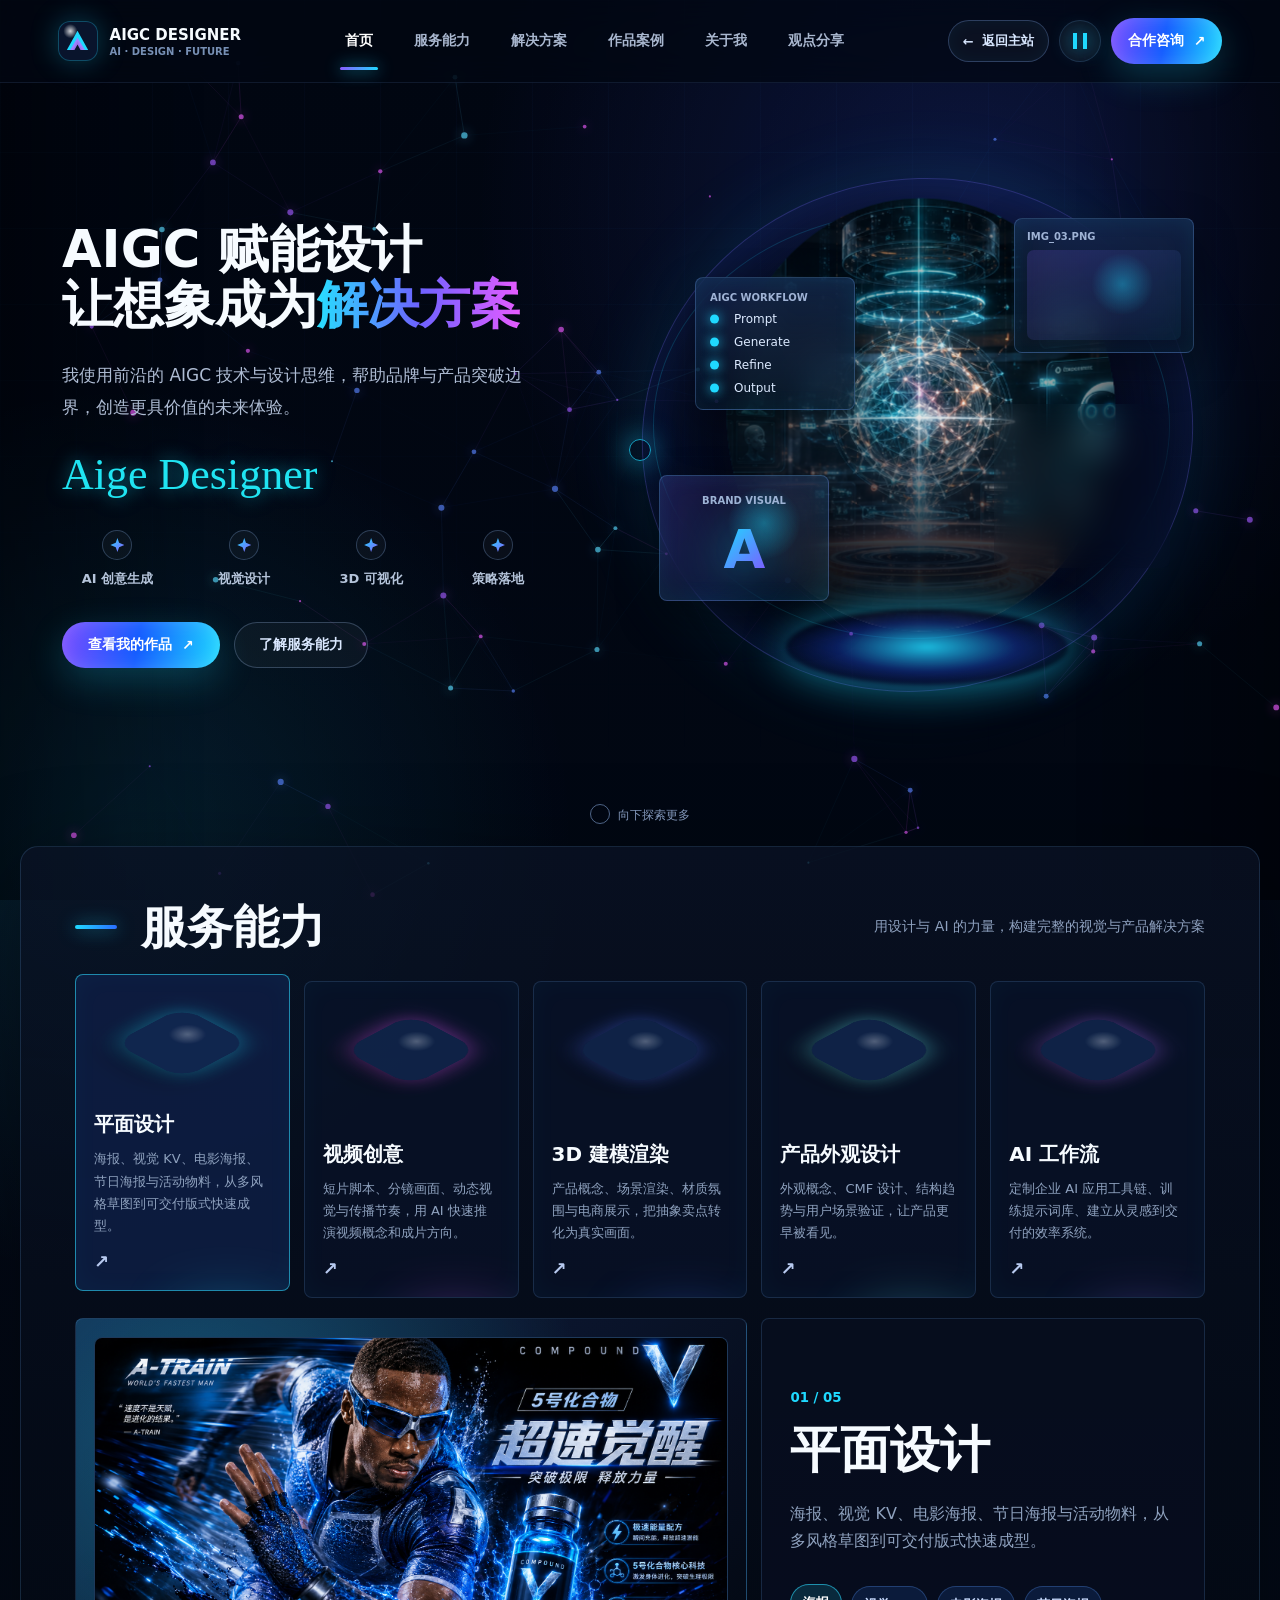
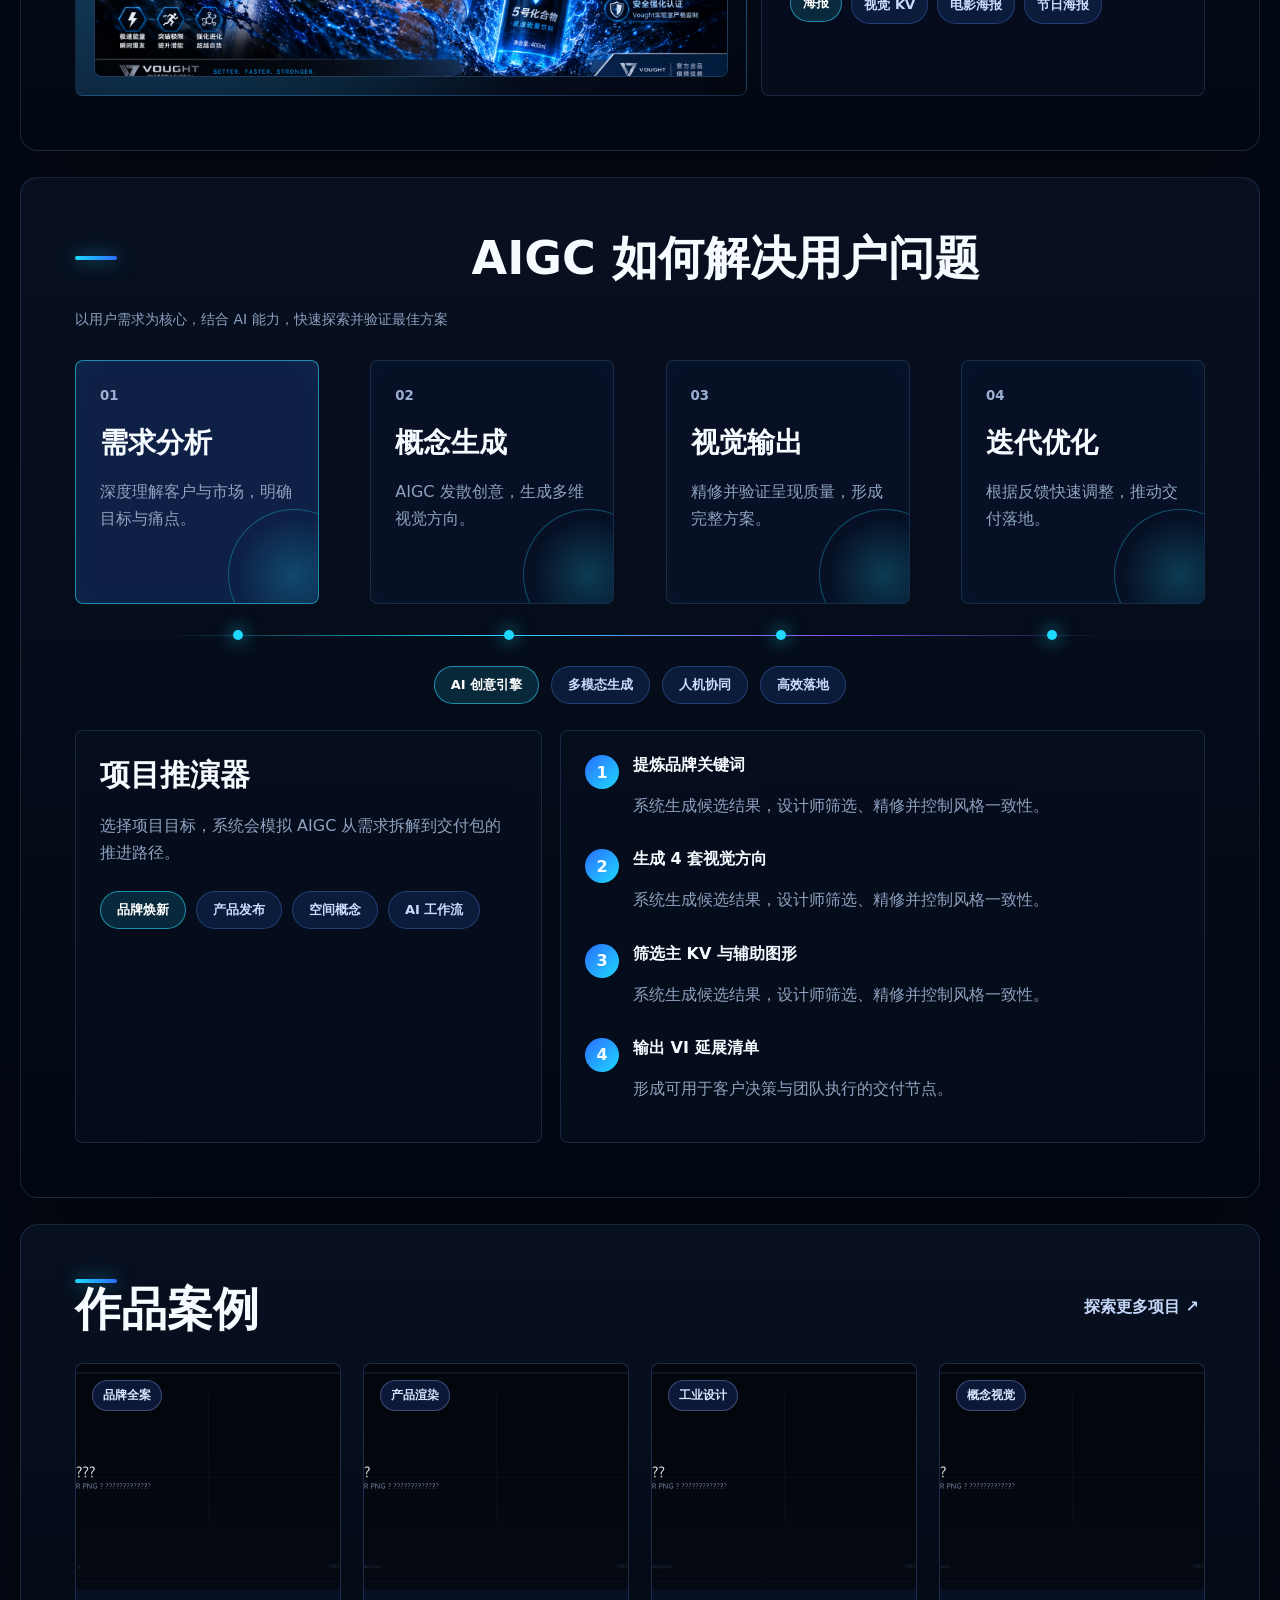
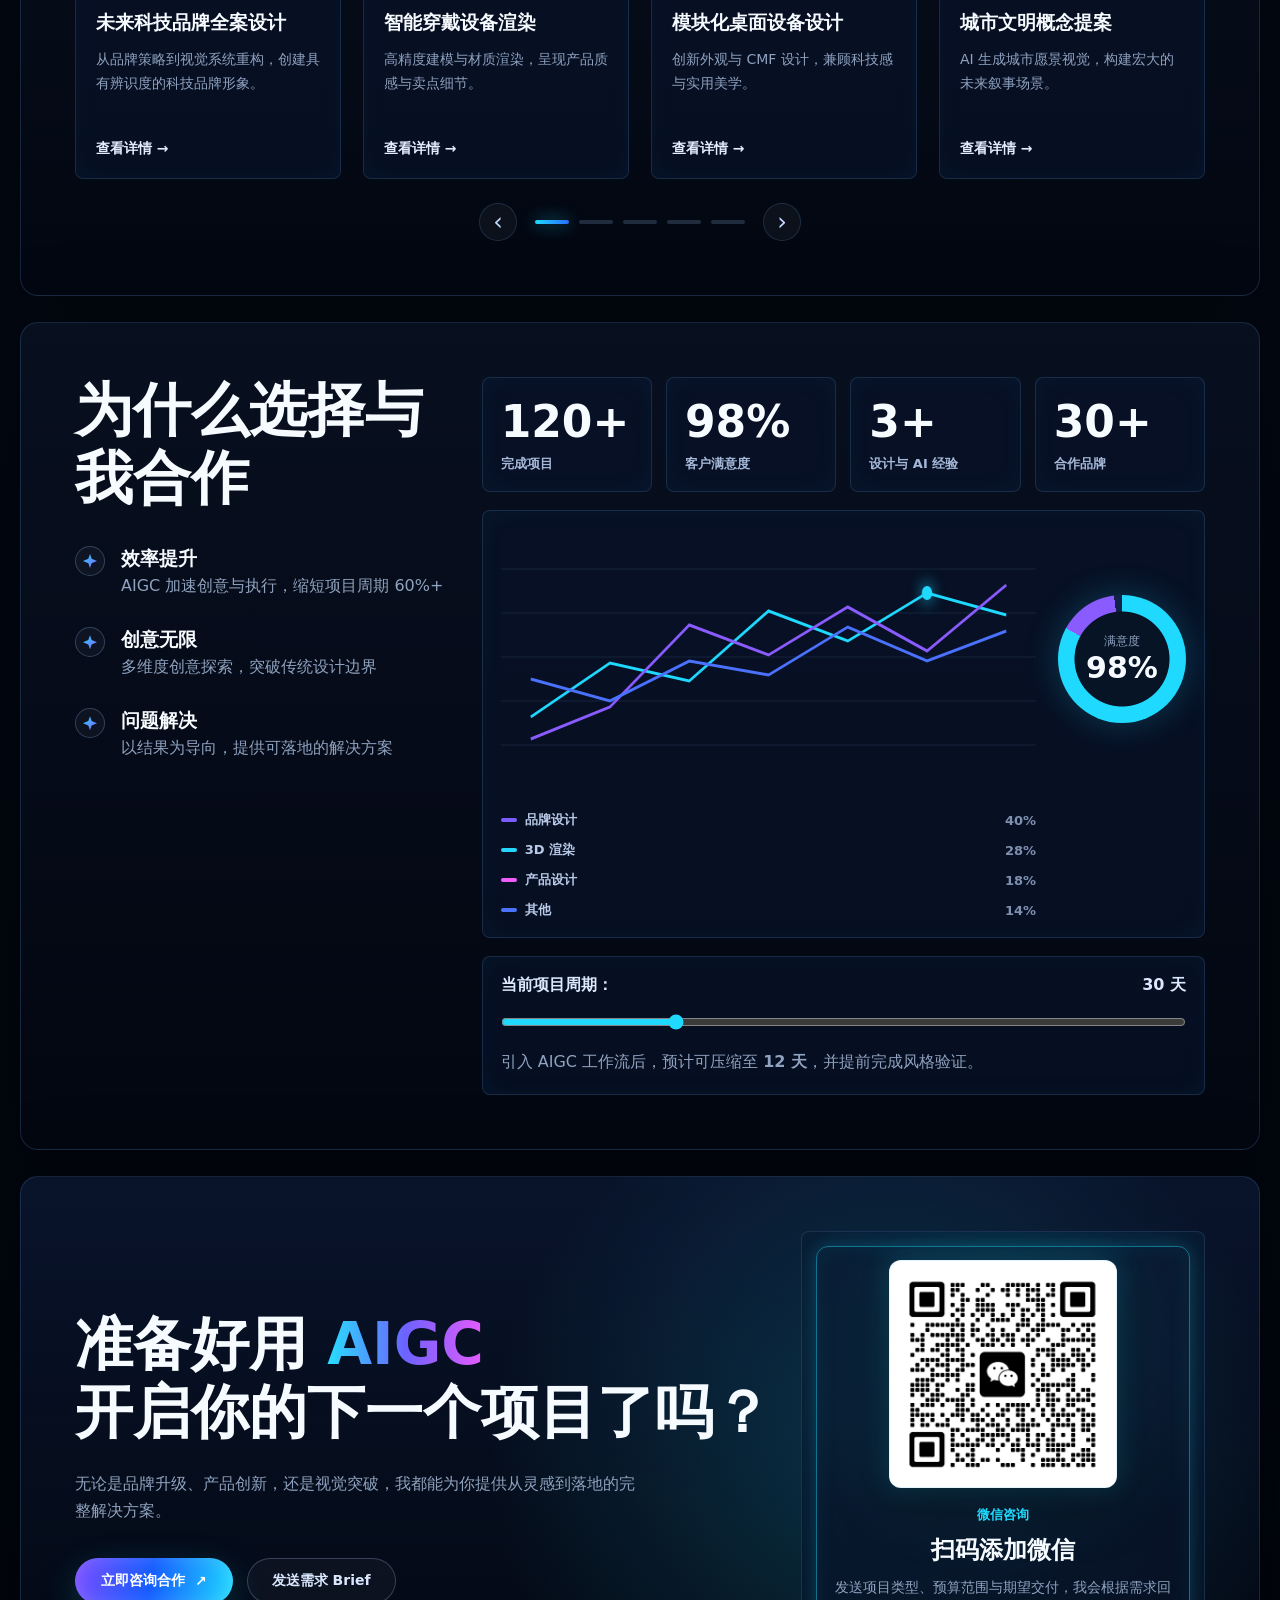
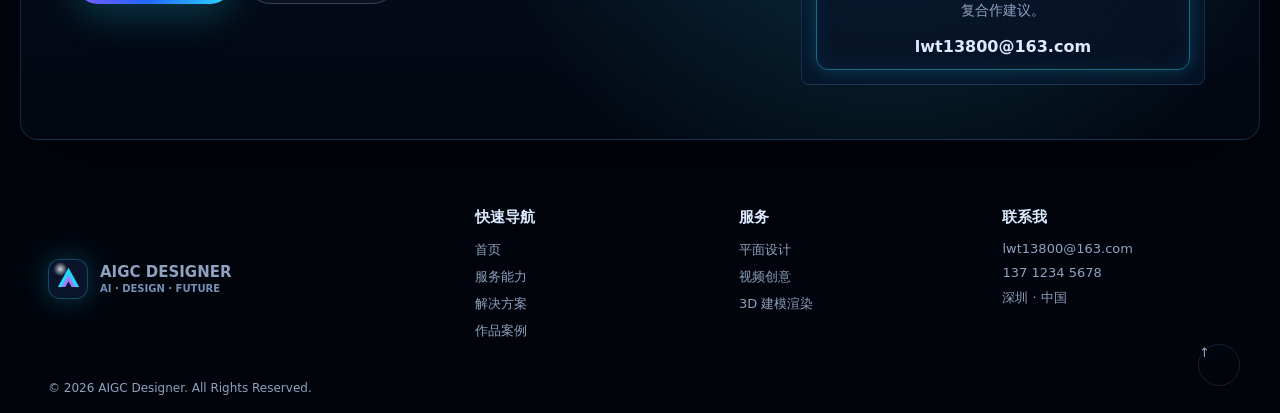
==== commit a9316936: "update" ====
--- a/aigc-design.html
+++ b/aigc-design.html
@@ -7,9 +7,9 @@
     <link rel="icon" href="data:image/svg+xml,%3Csvg xmlns='http://www.w3.org/2000/svg' viewBox='0 0 38 38'%3E%3Crect width='38' height='38' rx='10' fill='%23020b18'/%3E%3Cpath d='M19 4 34 31h-8.1L19 18.6 12.1 31H4L19 4Z' fill='%231fd9ff'/%3E%3Cpath d='M19 13.2 29.4 31h-6.1L19 23.2 14.7 31H8.6L19 13.2Z' fill='%238a5cff'/%3E%3C/svg%3E" />
     <meta
       name="description"
-      content="AIGC Designer 为品牌、产品和空间项目提供平面设计、品牌视觉、3D 建模渲染、创意提案、产品外观设计与 AI 工作流解决方案。"
+      content="AIGC Designer 为品牌、产品和空间项目提供平面设计、视频创意、3D 建模渲染、产品外观设计与 AI 工作流解决方案。"
     />
-    <link rel="stylesheet" href="./aigc-design.css" />
+    <link rel="stylesheet" href="./aigc-design.css?v=back-home-01" />
   </head>
   <body>
     <canvas id="neural-canvas" aria-hidden="true"></canvas>
@@ -39,6 +39,10 @@
       </nav>
 
       <div class="header-actions">
+        <a class="home-button" href="./index.html" aria-label="返回一级页面">
+          <span aria-hidden="true">←</span>
+          <span class="home-button-label">返回主站</span>
+        </a>
         <button class="icon-button" id="motion-toggle" type="button" aria-label="暂停动态效果">
           <span class="pause-icon"></span>
         </button>
@@ -118,7 +122,7 @@
             <div class="service-object" id="service-object"></div>
           </div>
           <div class="service-copy">
-            <small id="service-index">01 / 06</small>
+            <small id="service-index">01 / 05</small>
             <h3 id="service-title">平面设计</h3>
             <p id="service-desc"></p>
             <div class="tag-row" id="service-tags" aria-label="切换作品类型"></div>
@@ -268,9 +272,8 @@
       <div>
         <h3>服务</h3>
         <a href="#services">平面设计</a>
-        <a href="#services">品牌视觉</a>
+        <a href="#services">视频创意</a>
         <a href="#services">3D 建模渲染</a>
-        <a href="#services">创意提案</a>
       </div>
       <div>
         <h3>联系我</h3>
@@ -282,6 +285,6 @@
       <a class="to-top" href="#home" aria-label="回到顶部">↑</a>
     </footer>
 
-    <script src="./aigc-design.js"></script>
+    <script src="./aigc-design.js?v=video-creative-01"></script>
   </body>
 </html>
--- a/aigc-design.css
+++ b/aigc-design.css
@@ -207,6 +207,31 @@
   gap: 10px;
 }
 
+.home-button {
+  display: inline-flex;
+  min-height: 42px;
+  align-items: center;
+  justify-content: center;
+  gap: 8px;
+  border: 1px solid rgba(133, 181, 255, 0.28);
+  border-radius: 999px;
+  background: rgba(255, 255, 255, 0.035);
+  color: #d8e7ff;
+  padding: 0 14px;
+  font-size: 13px;
+  font-weight: 850;
+  white-space: nowrap;
+  box-shadow: inset 0 0 18px rgba(31, 217, 255, 0.05);
+  transition: transform 180ms ease, border-color 180ms ease, color 180ms ease, background 180ms ease;
+}
+
+.home-button:hover {
+  transform: translateY(-2px);
+  border-color: rgba(31, 217, 255, 0.52);
+  background: rgba(31, 217, 255, 0.08);
+  color: #fff;
+}
+
 .icon-button,
 .round-button {
   display: grid;
@@ -647,7 +672,7 @@
 
 .service-grid {
   display: grid;
-  grid-template-columns: repeat(6, minmax(0, 1fr));
+  grid-template-columns: repeat(5, minmax(0, 1fr));
   gap: 14px;
 }
 
@@ -750,14 +775,15 @@
 
 .service-lab {
   display: grid;
-  grid-template-columns: minmax(0, 1.06fr) minmax(330px, 0.54fr);
-  gap: 22px;
+  grid-template-columns: repeat(5, minmax(0, 1fr));
+  gap: 14px;
   margin-top: 20px;
   overflow: hidden;
 }
 
 .service-visual {
   position: relative;
+  grid-column: span 3;
   aspect-ratio: 16 / 9;
   min-height: 0;
   border: 1px solid var(--line);
@@ -896,6 +922,7 @@
 
 .service-copy {
   display: flex;
+  grid-column: span 2;
   min-height: 320px;
   flex-direction: column;
   justify-content: center;
@@ -1566,6 +1593,11 @@
     grid-template-columns: 1fr;
   }
 
+  .service-visual,
+  .service-copy {
+    grid-column: auto;
+  }
+
   .service-grid {
     grid-template-columns: repeat(3, minmax(0, 1fr));
   }
@@ -1585,6 +1617,15 @@
   }
 
   .pill-button {
+    display: none;
+  }
+
+  .home-button {
+    width: 42px;
+    padding: 0;
+  }
+
+  .home-button-label {
     display: none;
   }
 
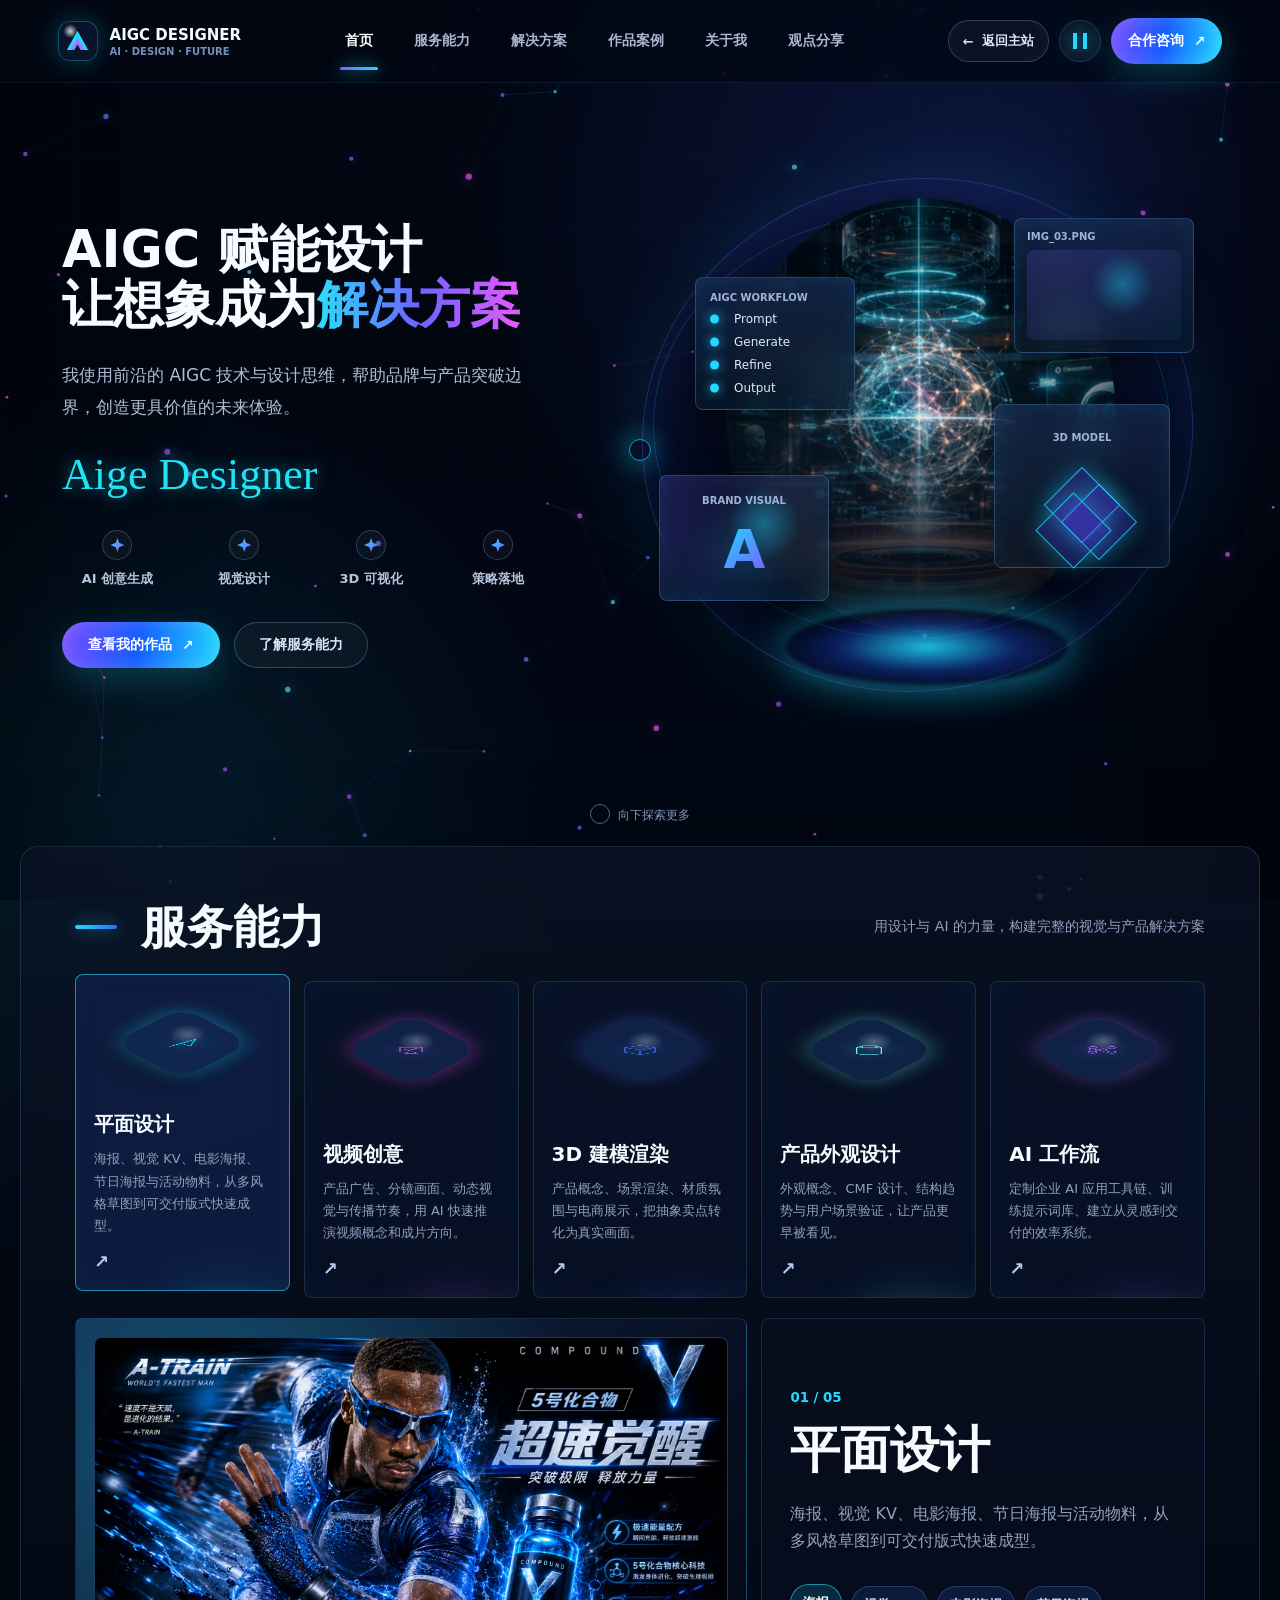
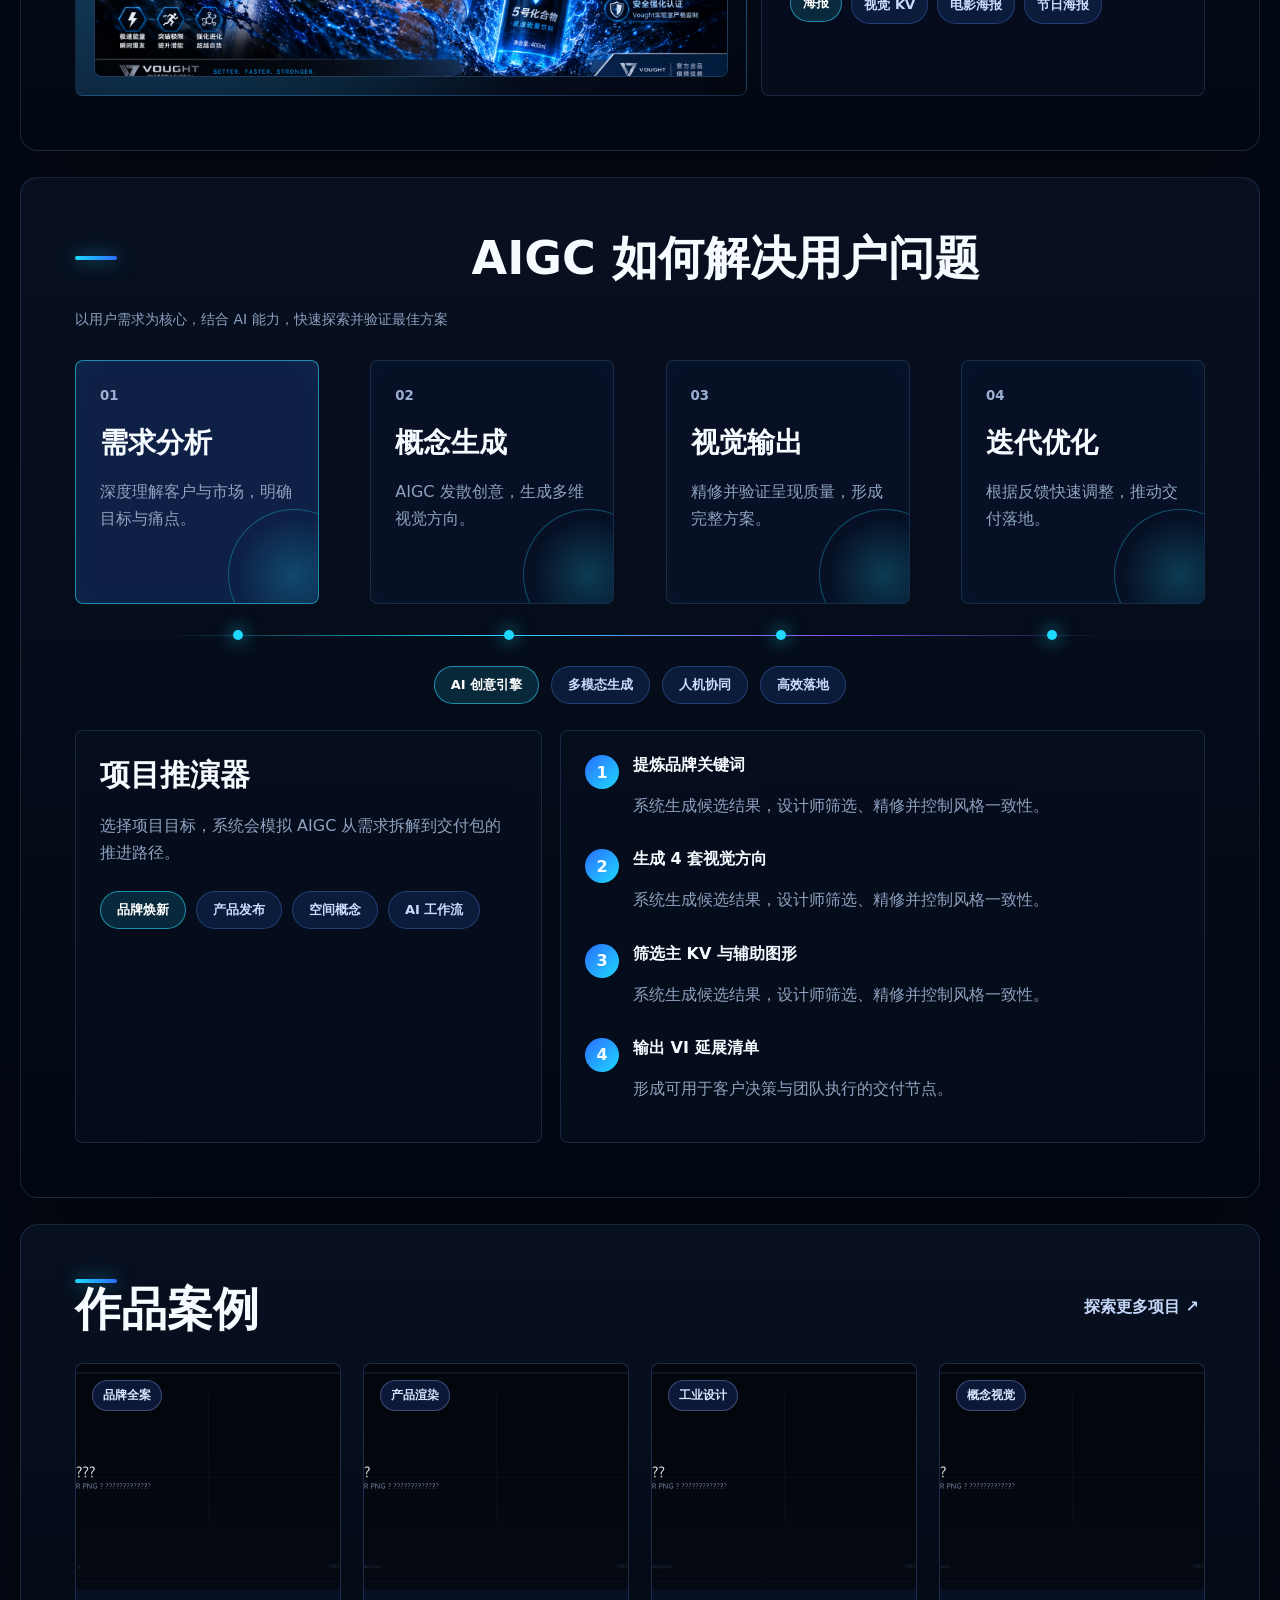
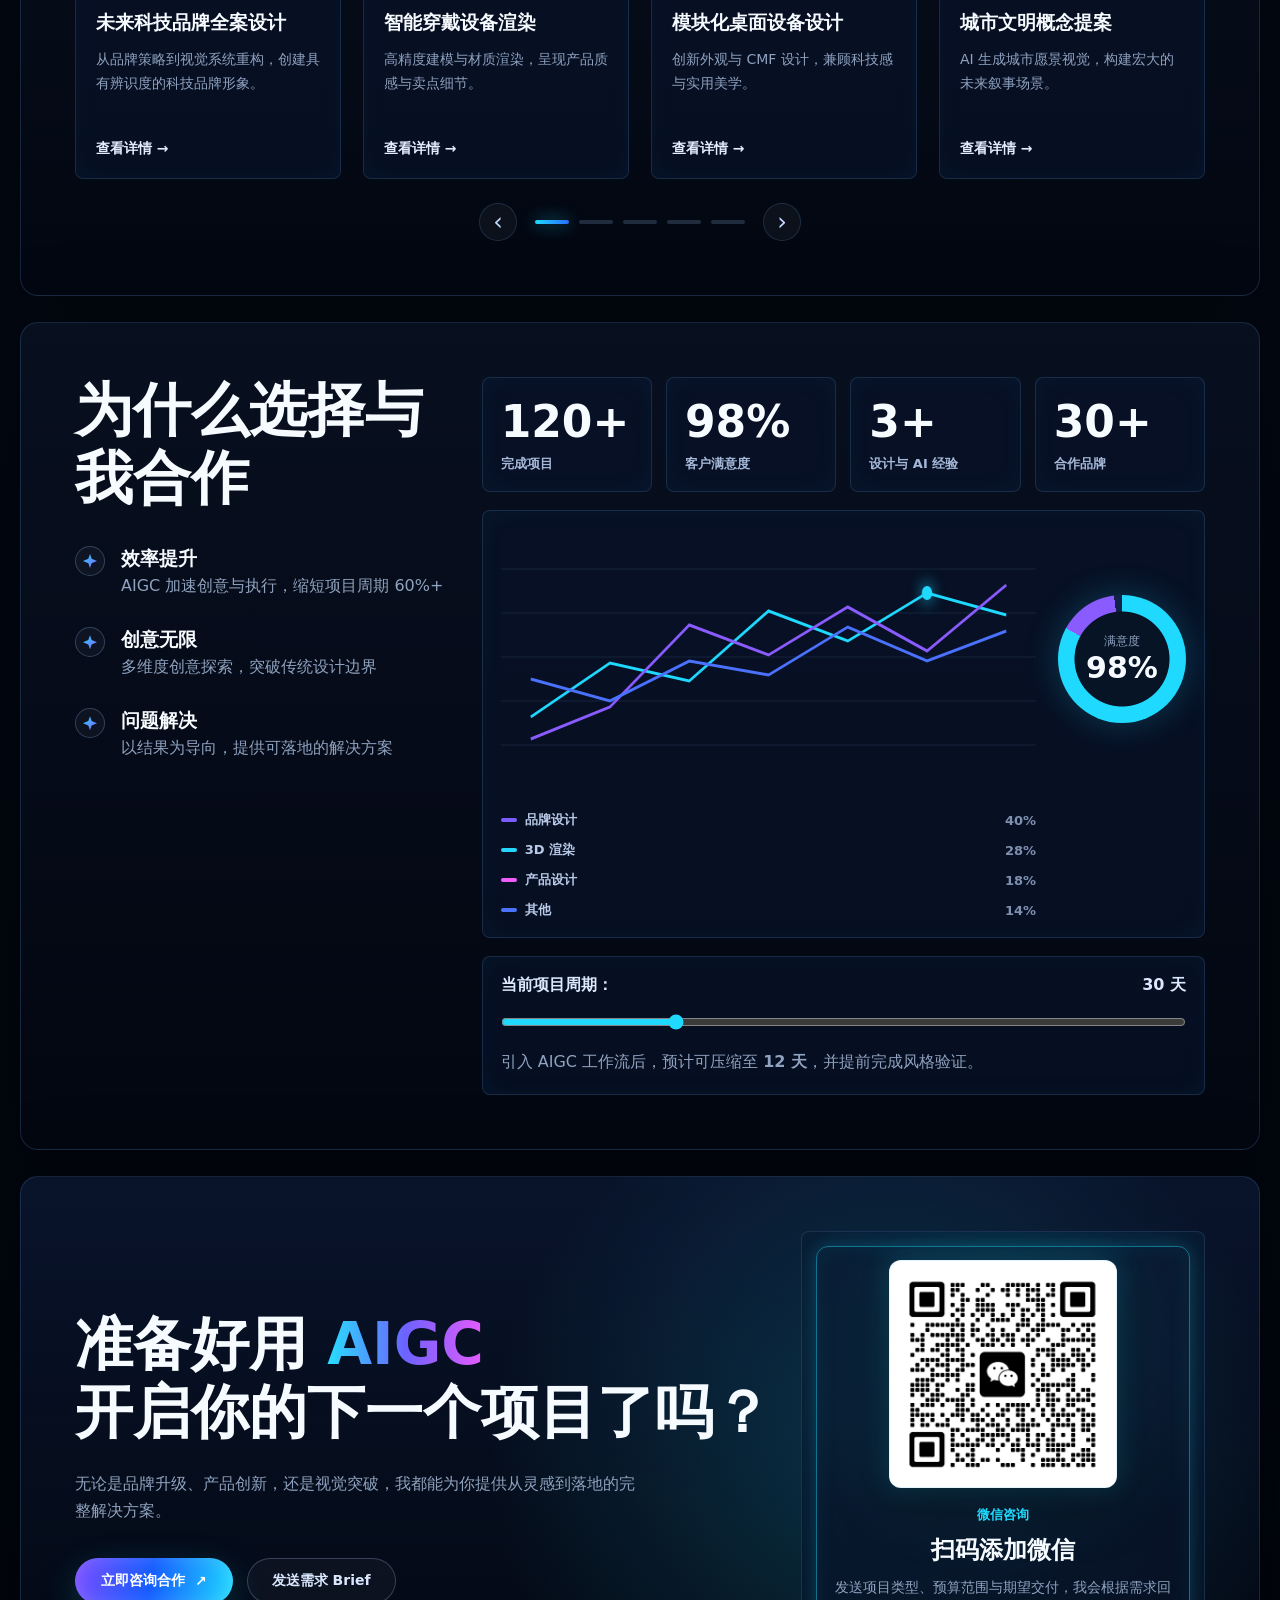
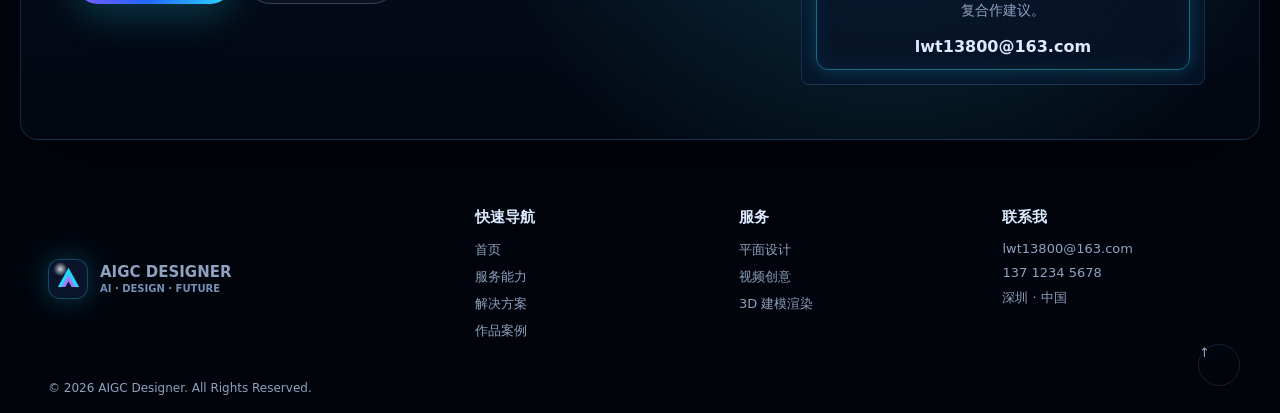
==== commit 0dae21bf: "update" ====
--- a/aigc-design.html
+++ b/aigc-design.html
@@ -113,6 +113,7 @@
           <div class="service-visual" aria-live="polite">
             <div class="work-preview" id="work-preview">
               <div class="work-frame" id="work-frame"></div>
+              <video class="work-video" id="work-video" muted loop playsinline preload="metadata"></video>
               <div class="work-caption">
                 <small id="work-type">海报</small>
                 <strong id="work-name">未来科技品牌发布海报</strong>
--- a/aigc-design.css
+++ b/aigc-design.css
@@ -814,6 +814,17 @@
   transition: background 240ms ease, filter 240ms ease;
 }
 
+.work-video {
+  position: absolute;
+  inset: 0;
+  z-index: 2;
+  display: none;
+  width: 100%;
+  height: 100%;
+  object-fit: cover;
+  background: #02050b;
+}
+
 .work-frame::before,
 .work-frame::after {
   position: absolute;
@@ -829,8 +840,22 @@
   display: none;
 }
 
+.work-preview.has-real-video .work-frame {
+  display: none;
+}
+
+.work-preview.has-real-video .work-video {
+  display: block;
+}
+
+.work-preview.has-real-video .work-caption {
+  display: none;
+}
+
 .service-visual.has-real-art .service-orbit,
-.service-visual.has-real-art .service-object {
+.service-visual.has-real-art .service-object,
+.service-visual.has-real-video .service-orbit,
+.service-visual.has-real-video .service-object {
   display: none;
 }
 
